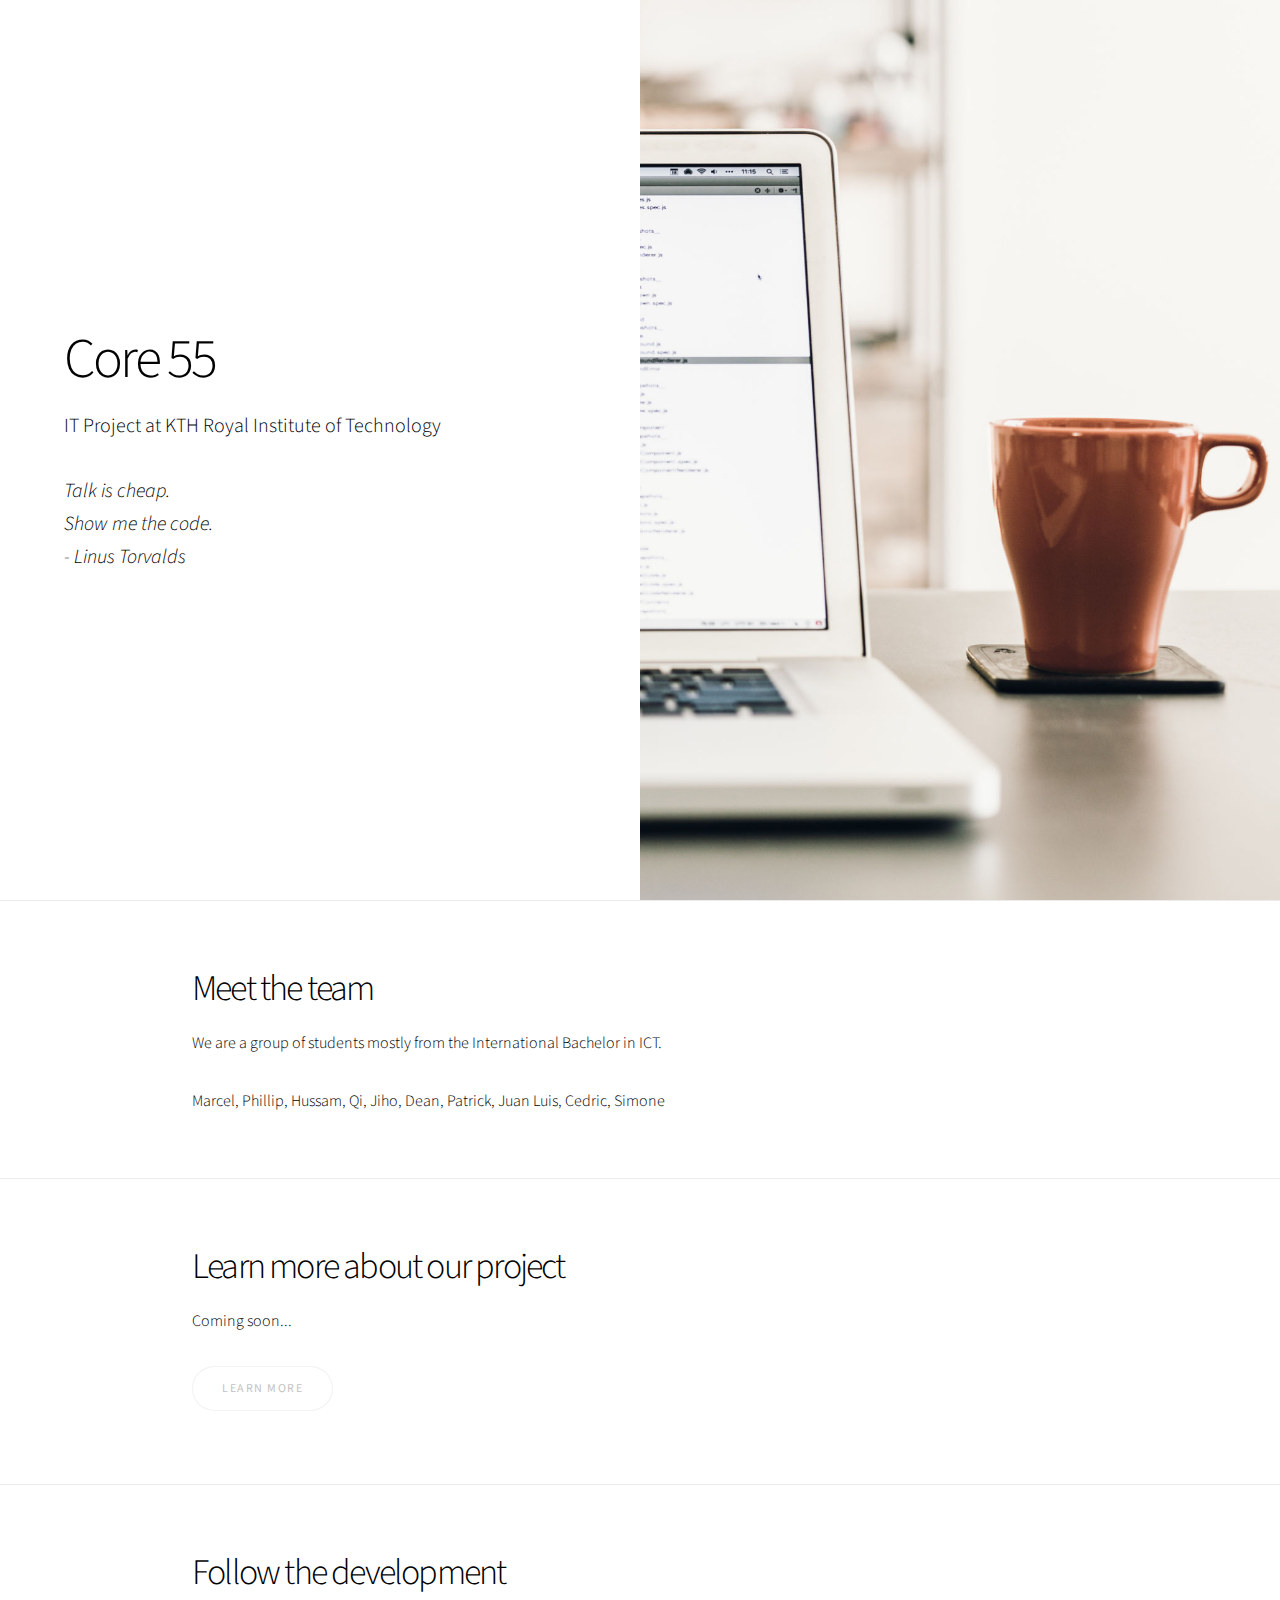
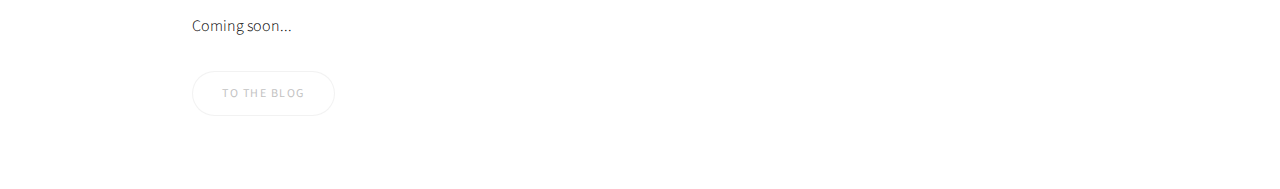
==== index.html @ 36d3620c "Add optimised image" ====
<!DOCTYPE HTML>
<!--
	Story by HTML5 UP
	html5up.net | @ajlkn
	Free for personal and commercial use under the CCA 3.0 license (html5up.net/license)
-->
<html>

<head>
	<title>Core 55</title>
	<meta charset="utf-8" />
	<meta name="viewport" content="width=device-width, initial-scale=1" />
	<link rel="stylesheet" href="assets/css/main.css" />
</head>

<body>

	<!-- Wrapper -->
	<div id="wrapper" class="divided">

		<!-- Core 55 presentation -->
		<section class="banner style1 orient-left content-align-left image-position-right fullscreen onload-image-fade-in onload-content-fade-right">
			<div class="content">
				<h1>Core 55</h1>
				<p class="major">IT Project at KTH Royal Institute of Technology</p>
				<p class="major"><i>Talk is cheap.<br>Show me the code.<br>- Linus Torvalds</i></p>
			</div>
			<div class="image">
				<img src="images/banner_opt.jpg" alt="" />
			</div>
		</section>

		<!-- About our project -->
		<section class="spotlight style1 orient-right content-align-left image-position-center onscroll-image-fade-in" id="first">
			<div class="content">
				<h2>Meet the team</h2>
				<p>We are a group of students mostly from the International Bachelor in ICT.</p>
				<p>Marcel, Phillip, Hussam, Qi, Jiho, Dean, Patrick, Juan Luis, Cedric, Simone</p>
			</div>
		</section>

		<!-- Blog -->
		<section class="spotlight style1 orient-left content-align-left image-position-center onscroll-image-fade-in">
			<div class="content">
				<h2>Learn more about our project</h2>
				<p>Coming soon...</p>
				<ul class="actions vertical">
					<li><a href="#" class="button disabled">Learn More</a></li>
				</ul>
			</div>
		</section>

		<!-- Blog -->
		<section class="spotlight style1 orient-left content-align-left image-position-center onscroll-image-fade-in">
			<div class="content">
				<h2>Follow the development</h2>
				<p>Coming soon...</p>
				<ul class="actions vertical">
					<li><a href="#" class="button disabled">To The Blog</a></li>
				</ul>
			</div>
		</section>

	</div>

	<!-- Scripts -->
	<script src="assets/js/jquery.min.js"></script>
	<script src="assets/js/jquery.scrollex.min.js"></script>
	<script src="assets/js/jquery.scrolly.min.js"></script>
	<script src="assets/js/skel.min.js"></script>
	<script src="assets/js/util.js"></script>
	<script src="assets/js/main.js"></script>

</body>

</html>
---- assets/css/main.css ----
@import url(font-awesome.min.css);
@import url("https://fonts.googleapis.com/css?family=Source+Sans+Pro:300,300i,400,400i");

/*
	Story by HTML5 UP
	html5up.net | @ajlkn
	Free for personal and commercial use under the CCA 3.0 license (html5up.net/license)
*/

/* Reset */

	html, body, div, span, applet, object, iframe, h1, h2, h3, h4, h5, h6, p, blockquote, pre, a, abbr, acronym, address, big, cite, code, del, dfn, em, img, ins, kbd, q, s, samp, small, strike, strong, sub, sup, tt, var, b, u, i, center, dl, dt, dd, ol, ul, li, fieldset, form, label, legend, table, caption, tbody, tfoot, thead, tr, th, td, article, aside, canvas, details, embed, figure, figcaption, footer, header, hgroup, menu, nav, output, ruby, section, summary, time, mark, audio, video {
		margin: 0;
		padding: 0;
		border: 0;
		font-size: 100%;
		font: inherit;
		vertical-align: baseline;
	}

	article, aside, details, figcaption, figure, footer, header, hgroup, menu, nav, section {
		display: block;
	}

	body {
		line-height: 1;
	}

	ol, ul {
		list-style: none;
	}

	blockquote, q {
		quotes: none;
	}

	blockquote:before, blockquote:after, q:before, q:after {
		content: '';
		content: none;
	}

	table {
		border-collapse: collapse;
		border-spacing: 0;
	}

	body {
		-webkit-text-size-adjust: none;
	}

/* Box Model */

	*, *:before, *:after {
		-moz-box-sizing: border-box;
		-webkit-box-sizing: border-box;
		box-sizing: border-box;
	}

/* Grid */

	.row {
		border-bottom: solid 1px transparent;
		-moz-box-sizing: border-box;
		-webkit-box-sizing: border-box;
		box-sizing: border-box;
	}

	.row > * {
		float: left;
		-moz-box-sizing: border-box;
		-webkit-box-sizing: border-box;
		box-sizing: border-box;
	}

	.row:after, .row:before {
		content: '';
		display: block;
		clear: both;
		height: 0;
	}

	.row.uniform > * > :first-child {
		margin-top: 0;
	}

	.row.uniform > * > :last-child {
		margin-bottom: 0;
	}

	.row.\30 \25 > * {
		padding: 0 0 0 0rem;
	}

	.row.\30 \25 {
		margin: 0 0 -1px 0rem;
	}

	.row.uniform.\30 \25 > * {
		padding: 0rem 0 0 0rem;
	}

	.row.uniform.\30 \25 {
		margin: 0rem 0 -1px 0rem;
	}

	.row > * {
		padding: 0 0 0 2rem;
	}

	.row {
		margin: 0 0 -1px -2rem;
	}

	.row.uniform > * {
		padding: 2rem 0 0 2rem;
	}

	.row.uniform {
		margin: -2rem 0 -1px -2rem;
	}

	.row.\32 00\25 > * {
		padding: 0 0 0 4rem;
	}

	.row.\32 00\25 {
		margin: 0 0 -1px -4rem;
	}

	.row.uniform.\32 00\25 > * {
		padding: 4rem 0 0 4rem;
	}

	.row.uniform.\32 00\25 {
		margin: -4rem 0 -1px -4rem;
	}

	.row.\31 50\25 > * {
		padding: 0 0 0 3rem;
	}

	.row.\31 50\25 {
		margin: 0 0 -1px -3rem;
	}

	.row.uniform.\31 50\25 > * {
		padding: 3rem 0 0 3rem;
	}

	.row.uniform.\31 50\25 {
		margin: -3rem 0 -1px -3rem;
	}

	.row.\35 0\25 > * {
		padding: 0 0 0 1rem;
	}

	.row.\35 0\25 {
		margin: 0 0 -1px -1rem;
	}

	.row.uniform.\35 0\25 > * {
		padding: 1rem 0 0 1rem;
	}

	.row.uniform.\35 0\25 {
		margin: -1rem 0 -1px -1rem;
	}

	.row.\32 5\25 > * {
		padding: 0 0 0 0.5rem;
	}

	.row.\32 5\25 {
		margin: 0 0 -1px -0.5rem;
	}

	.row.uniform.\32 5\25 > * {
		padding: 0.5rem 0 0 0.5rem;
	}

	.row.uniform.\32 5\25 {
		margin: -0.5rem 0 -1px -0.5rem;
	}

	.\31 2u, .\31 2u\24 {
		width: 100%;
		clear: none;
		margin-left: 0;
	}

	.\31 1u, .\31 1u\24 {
		width: 91.6666666667%;
		clear: none;
		margin-left: 0;
	}

	.\31 0u, .\31 0u\24 {
		width: 83.3333333333%;
		clear: none;
		margin-left: 0;
	}

	.\39 u, .\39 u\24 {
		width: 75%;
		clear: none;
		margin-left: 0;
	}

	.\38 u, .\38 u\24 {
		width: 66.6666666667%;
		clear: none;
		margin-left: 0;
	}

	.\37 u, .\37 u\24 {
		width: 58.3333333333%;
		clear: none;
		margin-left: 0;
	}

	.\36 u, .\36 u\24 {
		width: 50%;
		clear: none;
		margin-left: 0;
	}

	.\35 u, .\35 u\24 {
		width: 41.6666666667%;
		clear: none;
		margin-left: 0;
	}

	.\34 u, .\34 u\24 {
		width: 33.3333333333%;
		clear: none;
		margin-left: 0;
	}

	.\33 u, .\33 u\24 {
		width: 25%;
		clear: none;
		margin-left: 0;
	}

	.\32 u, .\32 u\24 {
		width: 16.6666666667%;
		clear: none;
		margin-left: 0;
	}

	.\31 u, .\31 u\24 {
		width: 8.3333333333%;
		clear: none;
		margin-left: 0;
	}

	.\31 2u\24 + *,
	.\31 1u\24 + *,
	.\31 0u\24 + *,
	.\39 u\24 + *,
	.\38 u\24 + *,
	.\37 u\24 + *,
	.\36 u\24 + *,
	.\35 u\24 + *,
	.\34 u\24 + *,
	.\33 u\24 + *,
	.\32 u\24 + *,
	.\31 u\24 + * {
		clear: left;
	}

	.\-11u {
		margin-left: 91.66667%;
	}

	.\-10u {
		margin-left: 83.33333%;
	}

	.\-9u {
		margin-left: 75%;
	}

	.\-8u {
		margin-left: 66.66667%;
	}

	.\-7u {
		margin-left: 58.33333%;
	}

	.\-6u {
		margin-left: 50%;
	}

	.\-5u {
		margin-left: 41.66667%;
	}

	.\-4u {
		margin-left: 33.33333%;
	}

	.\-3u {
		margin-left: 25%;
	}

	.\-2u {
		margin-left: 16.66667%;
	}

	.\-1u {
		margin-left: 8.33333%;
	}

	@media screen and (max-width: 1680px) {

		.row > * {
			padding: 0 0 0 2rem;
		}

		.row {
			margin: 0 0 -1px -2rem;
		}

		.row.uniform > * {
			padding: 2rem 0 0 2rem;
		}

		.row.uniform {
			margin: -2rem 0 -1px -2rem;
		}

		.row.\32 00\25 > * {
			padding: 0 0 0 4rem;
		}

		.row.\32 00\25 {
			margin: 0 0 -1px -4rem;
		}

		.row.uniform.\32 00\25 > * {
			padding: 4rem 0 0 4rem;
		}

		.row.uniform.\32 00\25 {
			margin: -4rem 0 -1px -4rem;
		}

		.row.\31 50\25 > * {
			padding: 0 0 0 3rem;
		}

		.row.\31 50\25 {
			margin: 0 0 -1px -3rem;
		}

		.row.uniform.\31 50\25 > * {
			padding: 3rem 0 0 3rem;
		}

		.row.uniform.\31 50\25 {
			margin: -3rem 0 -1px -3rem;
		}

		.row.\35 0\25 > * {
			padding: 0 0 0 1rem;
		}

		.row.\35 0\25 {
			margin: 0 0 -1px -1rem;
		}

		.row.uniform.\35 0\25 > * {
			padding: 1rem 0 0 1rem;
		}

		.row.uniform.\35 0\25 {
			margin: -1rem 0 -1px -1rem;
		}

		.row.\32 5\25 > * {
			padding: 0 0 0 0.5rem;
		}

		.row.\32 5\25 {
			margin: 0 0 -1px -0.5rem;
		}

		.row.uniform.\32 5\25 > * {
			padding: 0.5rem 0 0 0.5rem;
		}

		.row.uniform.\32 5\25 {
			margin: -0.5rem 0 -1px -0.5rem;
		}

		.\31 2u\28xlarge\29, .\31 2u\24\28xlarge\29 {
			width: 100%;
			clear: none;
			margin-left: 0;
		}

		.\31 1u\28xlarge\29, .\31 1u\24\28xlarge\29 {
			width: 91.6666666667%;
			clear: none;
			margin-left: 0;
		}

		.\31 0u\28xlarge\29, .\31 0u\24\28xlarge\29 {
			width: 83.3333333333%;
			clear: none;
			margin-left: 0;
		}

		.\39 u\28xlarge\29, .\39 u\24\28xlarge\29 {
			width: 75%;
			clear: none;
			margin-left: 0;
		}

		.\38 u\28xlarge\29, .\38 u\24\28xlarge\29 {
			width: 66.6666666667%;
			clear: none;
			margin-left: 0;
		}

		.\37 u\28xlarge\29, .\37 u\24\28xlarge\29 {
			width: 58.3333333333%;
			clear: none;
			margin-left: 0;
		}

		.\36 u\28xlarge\29, .\36 u\24\28xlarge\29 {
			width: 50%;
			clear: none;
			margin-left: 0;
		}

		.\35 u\28xlarge\29, .\35 u\24\28xlarge\29 {
			width: 41.6666666667%;
			clear: none;
			margin-left: 0;
		}

		.\34 u\28xlarge\29, .\34 u\24\28xlarge\29 {
			width: 33.3333333333%;
			clear: none;
			margin-left: 0;
		}

		.\33 u\28xlarge\29, .\33 u\24\28xlarge\29 {
			width: 25%;
			clear: none;
			margin-left: 0;
		}

		.\32 u\28xlarge\29, .\32 u\24\28xlarge\29 {
			width: 16.6666666667%;
			clear: none;
			margin-left: 0;
		}

		.\31 u\28xlarge\29, .\31 u\24\28xlarge\29 {
			width: 8.3333333333%;
			clear: none;
			margin-left: 0;
		}

		.\31 2u\24\28xlarge\29 + *,
		.\31 1u\24\28xlarge\29 + *,
		.\31 0u\24\28xlarge\29 + *,
		.\39 u\24\28xlarge\29 + *,
		.\38 u\24\28xlarge\29 + *,
		.\37 u\24\28xlarge\29 + *,
		.\36 u\24\28xlarge\29 + *,
		.\35 u\24\28xlarge\29 + *,
		.\34 u\24\28xlarge\29 + *,
		.\33 u\24\28xlarge\29 + *,
		.\32 u\24\28xlarge\29 + *,
		.\31 u\24\28xlarge\29 + * {
			clear: left;
		}

		.\-11u\28xlarge\29 {
			margin-left: 91.66667%;
		}

		.\-10u\28xlarge\29 {
			margin-left: 83.33333%;
		}

		.\-9u\28xlarge\29 {
			margin-left: 75%;
		}

		.\-8u\28xlarge\29 {
			margin-left: 66.66667%;
		}

		.\-7u\28xlarge\29 {
			margin-left: 58.33333%;
		}

		.\-6u\28xlarge\29 {
			margin-left: 50%;
		}

		.\-5u\28xlarge\29 {
			margin-left: 41.66667%;
		}

		.\-4u\28xlarge\29 {
			margin-left: 33.33333%;
		}

		.\-3u\28xlarge\29 {
			margin-left: 25%;
		}

		.\-2u\28xlarge\29 {
			margin-left: 16.66667%;
		}

		.\-1u\28xlarge\29 {
			margin-left: 8.33333%;
		}

	}

	@media screen and (max-width: 1280px) {

		.row > * {
			padding: 0 0 0 2rem;
		}

		.row {
			margin: 0 0 -1px -2rem;
		}

		.row.uniform > * {
			padding: 2rem 0 0 2rem;
		}

		.row.uniform {
			margin: -2rem 0 -1px -2rem;
		}

		.row.\32 00\25 > * {
			padding: 0 0 0 4rem;
		}

		.row.\32 00\25 {
			margin: 0 0 -1px -4rem;
		}

		.row.uniform.\32 00\25 > * {
			padding: 4rem 0 0 4rem;
		}

		.row.uniform.\32 00\25 {
			margin: -4rem 0 -1px -4rem;
		}

		.row.\31 50\25 > * {
			padding: 0 0 0 3rem;
		}

		.row.\31 50\25 {
			margin: 0 0 -1px -3rem;
		}

		.row.uniform.\31 50\25 > * {
			padding: 3rem 0 0 3rem;
		}

		.row.uniform.\31 50\25 {
			margin: -3rem 0 -1px -3rem;
		}

		.row.\35 0\25 > * {
			padding: 0 0 0 1rem;
		}

		.row.\35 0\25 {
			margin: 0 0 -1px -1rem;
		}

		.row.uniform.\35 0\25 > * {
			padding: 1rem 0 0 1rem;
		}

		.row.uniform.\35 0\25 {
			margin: -1rem 0 -1px -1rem;
		}

		.row.\32 5\25 > * {
			padding: 0 0 0 0.5rem;
		}

		.row.\32 5\25 {
			margin: 0 0 -1px -0.5rem;
		}

		.row.uniform.\32 5\25 > * {
			padding: 0.5rem 0 0 0.5rem;
		}

		.row.uniform.\32 5\25 {
			margin: -0.5rem 0 -1px -0.5rem;
		}

		.\31 2u\28large\29, .\31 2u\24\28large\29 {
			width: 100%;
			clear: none;
			margin-left: 0;
		}

		.\31 1u\28large\29, .\31 1u\24\28large\29 {
			width: 91.6666666667%;
			clear: none;
			margin-left: 0;
		}

		.\31 0u\28large\29, .\31 0u\24\28large\29 {
			width: 83.3333333333%;
			clear: none;
			margin-left: 0;
		}

		.\39 u\28large\29, .\39 u\24\28large\29 {
			width: 75%;
			clear: none;
			margin-left: 0;
		}

		.\38 u\28large\29, .\38 u\24\28large\29 {
			width: 66.6666666667%;
			clear: none;
			margin-left: 0;
		}

		.\37 u\28large\29, .\37 u\24\28large\29 {
			width: 58.3333333333%;
			clear: none;
			margin-left: 0;
		}

		.\36 u\28large\29, .\36 u\24\28large\29 {
			width: 50%;
			clear: none;
			margin-left: 0;
		}

		.\35 u\28large\29, .\35 u\24\28large\29 {
			width: 41.6666666667%;
			clear: none;
			margin-left: 0;
		}

		.\34 u\28large\29, .\34 u\24\28large\29 {
			width: 33.3333333333%;
			clear: none;
			margin-left: 0;
		}

		.\33 u\28large\29, .\33 u\24\28large\29 {
			width: 25%;
			clear: none;
			margin-left: 0;
		}

		.\32 u\28large\29, .\32 u\24\28large\29 {
			width: 16.6666666667%;
			clear: none;
			margin-left: 0;
		}

		.\31 u\28large\29, .\31 u\24\28large\29 {
			width: 8.3333333333%;
			clear: none;
			margin-left: 0;
		}

		.\31 2u\24\28large\29 + *,
		.\31 1u\24\28large\29 + *,
		.\31 0u\24\28large\29 + *,
		.\39 u\24\28large\29 + *,
		.\38 u\24\28large\29 + *,
		.\37 u\24\28large\29 + *,
		.\36 u\24\28large\29 + *,
		.\35 u\24\28large\29 + *,
		.\34 u\24\28large\29 + *,
		.\33 u\24\28large\29 + *,
		.\32 u\24\28large\29 + *,
		.\31 u\24\28large\29 + * {
			clear: left;
		}

		.\-11u\28large\29 {
			margin-left: 91.66667%;
		}

		.\-10u\28large\29 {
			margin-left: 83.33333%;
		}

		.\-9u\28large\29 {
			margin-left: 75%;
		}

		.\-8u\28large\29 {
			margin-left: 66.66667%;
		}

		.\-7u\28large\29 {
			margin-left: 58.33333%;
		}

		.\-6u\28large\29 {
			margin-left: 50%;
		}

		.\-5u\28large\29 {
			margin-left: 41.66667%;
		}

		.\-4u\28large\29 {
			margin-left: 33.33333%;
		}

		.\-3u\28large\29 {
			margin-left: 25%;
		}

		.\-2u\28large\29 {
			margin-left: 16.66667%;
		}

		.\-1u\28large\29 {
			margin-left: 8.33333%;
		}

	}

	@media screen and (max-width: 980px) {

		.row > * {
			padding: 0 0 0 2rem;
		}

		.row {
			margin: 0 0 -1px -2rem;
		}

		.row.uniform > * {
			padding: 2rem 0 0 2rem;
		}

		.row.uniform {
			margin: -2rem 0 -1px -2rem;
		}

		.row.\32 00\25 > * {
			padding: 0 0 0 4rem;
		}

		.row.\32 00\25 {
			margin: 0 0 -1px -4rem;
		}

		.row.uniform.\32 00\25 > * {
			padding: 4rem 0 0 4rem;
		}

		.row.uniform.\32 00\25 {
			margin: -4rem 0 -1px -4rem;
		}

		.row.\31 50\25 > * {
			padding: 0 0 0 3rem;
		}

		.row.\31 50\25 {
			margin: 0 0 -1px -3rem;
		}

		.row.uniform.\31 50\25 > * {
			padding: 3rem 0 0 3rem;
		}

		.row.uniform.\31 50\25 {
			margin: -3rem 0 -1px -3rem;
		}

		.row.\35 0\25 > * {
			padding: 0 0 0 1rem;
		}

		.row.\35 0\25 {
			margin: 0 0 -1px -1rem;
		}

		.row.uniform.\35 0\25 > * {
			padding: 1rem 0 0 1rem;
		}

		.row.uniform.\35 0\25 {
			margin: -1rem 0 -1px -1rem;
		}

		.row.\32 5\25 > * {
			padding: 0 0 0 0.5rem;
		}

		.row.\32 5\25 {
			margin: 0 0 -1px -0.5rem;
		}

		.row.uniform.\32 5\25 > * {
			padding: 0.5rem 0 0 0.5rem;
		}

		.row.uniform.\32 5\25 {
			margin: -0.5rem 0 -1px -0.5rem;
		}

		.\31 2u\28medium\29, .\31 2u\24\28medium\29 {
			width: 100%;
			clear: none;
			margin-left: 0;
		}

		.\31 1u\28medium\29, .\31 1u\24\28medium\29 {
			width: 91.6666666667%;
			clear: none;
			margin-left: 0;
		}

		.\31 0u\28medium\29, .\31 0u\24\28medium\29 {
			width: 83.3333333333%;
			clear: none;
			margin-left: 0;
		}

		.\39 u\28medium\29, .\39 u\24\28medium\29 {
			width: 75%;
			clear: none;
			margin-left: 0;
		}

		.\38 u\28medium\29, .\38 u\24\28medium\29 {
			width: 66.6666666667%;
			clear: none;
			margin-left: 0;
		}

		.\37 u\28medium\29, .\37 u\24\28medium\29 {
			width: 58.3333333333%;
			clear: none;
			margin-left: 0;
		}

		.\36 u\28medium\29, .\36 u\24\28medium\29 {
			width: 50%;
			clear: none;
			margin-left: 0;
		}

		.\35 u\28medium\29, .\35 u\24\28medium\29 {
			width: 41.6666666667%;
			clear: none;
			margin-left: 0;
		}

		.\34 u\28medium\29, .\34 u\24\28medium\29 {
			width: 33.3333333333%;
			clear: none;
			margin-left: 0;
		}

		.\33 u\28medium\29, .\33 u\24\28medium\29 {
			width: 25%;
			clear: none;
			margin-left: 0;
		}

		.\32 u\28medium\29, .\32 u\24\28medium\29 {
			width: 16.6666666667%;
			clear: none;
			margin-left: 0;
		}

		.\31 u\28medium\29, .\31 u\24\28medium\29 {
			width: 8.3333333333%;
			clear: none;
			margin-left: 0;
		}

		.\31 2u\24\28medium\29 + *,
		.\31 1u\24\28medium\29 + *,
		.\31 0u\24\28medium\29 + *,
		.\39 u\24\28medium\29 + *,
		.\38 u\24\28medium\29 + *,
		.\37 u\24\28medium\29 + *,
		.\36 u\24\28medium\29 + *,
		.\35 u\24\28medium\29 + *,
		.\34 u\24\28medium\29 + *,
		.\33 u\24\28medium\29 + *,
		.\32 u\24\28medium\29 + *,
		.\31 u\24\28medium\29 + * {
			clear: left;
		}

		.\-11u\28medium\29 {
			margin-left: 91.66667%;
		}

		.\-10u\28medium\29 {
			margin-left: 83.33333%;
		}

		.\-9u\28medium\29 {
			margin-left: 75%;
		}

		.\-8u\28medium\29 {
			margin-left: 66.66667%;
		}

		.\-7u\28medium\29 {
			margin-left: 58.33333%;
		}

		.\-6u\28medium\29 {
			margin-left: 50%;
		}

		.\-5u\28medium\29 {
			margin-left: 41.66667%;
		}

		.\-4u\28medium\29 {
			margin-left: 33.33333%;
		}

		.\-3u\28medium\29 {
			margin-left: 25%;
		}

		.\-2u\28medium\29 {
			margin-left: 16.66667%;
		}

		.\-1u\28medium\29 {
			margin-left: 8.33333%;
		}

	}

	@media screen and (max-width: 736px) {

		.row > * {
			padding: 0 0 0 2rem;
		}

		.row {
			margin: 0 0 -1px -2rem;
		}

		.row.uniform > * {
			padding: 2rem 0 0 2rem;
		}

		.row.uniform {
			margin: -2rem 0 -1px -2rem;
		}

		.row.\32 00\25 > * {
			padding: 0 0 0 4rem;
		}

		.row.\32 00\25 {
			margin: 0 0 -1px -4rem;
		}

		.row.uniform.\32 00\25 > * {
			padding: 4rem 0 0 4rem;
		}

		.row.uniform.\32 00\25 {
			margin: -4rem 0 -1px -4rem;
		}

		.row.\31 50\25 > * {
			padding: 0 0 0 3rem;
		}

		.row.\31 50\25 {
			margin: 0 0 -1px -3rem;
		}

		.row.uniform.\31 50\25 > * {
			padding: 3rem 0 0 3rem;
		}

		.row.uniform.\31 50\25 {
			margin: -3rem 0 -1px -3rem;
		}

		.row.\35 0\25 > * {
			padding: 0 0 0 1rem;
		}

		.row.\35 0\25 {
			margin: 0 0 -1px -1rem;
		}

		.row.uniform.\35 0\25 > * {
			padding: 1rem 0 0 1rem;
		}

		.row.uniform.\35 0\25 {
			margin: -1rem 0 -1px -1rem;
		}

		.row.\32 5\25 > * {
			padding: 0 0 0 0.5rem;
		}

		.row.\32 5\25 {
			margin: 0 0 -1px -0.5rem;
		}

		.row.uniform.\32 5\25 > * {
			padding: 0.5rem 0 0 0.5rem;
		}

		.row.uniform.\32 5\25 {
			margin: -0.5rem 0 -1px -0.5rem;
		}

		.\31 2u\28small\29, .\31 2u\24\28small\29 {
			width: 100%;
			clear: none;
			margin-left: 0;
		}

		.\31 1u\28small\29, .\31 1u\24\28small\29 {
			width: 91.6666666667%;
			clear: none;
			margin-left: 0;
		}

		.\31 0u\28small\29, .\31 0u\24\28small\29 {
			width: 83.3333333333%;
			clear: none;
			margin-left: 0;
		}

		.\39 u\28small\29, .\39 u\24\28small\29 {
			width: 75%;
			clear: none;
			margin-left: 0;
		}

		.\38 u\28small\29, .\38 u\24\28small\29 {
			width: 66.6666666667%;
			clear: none;
			margin-left: 0;
		}

		.\37 u\28small\29, .\37 u\24\28small\29 {
			width: 58.3333333333%;
			clear: none;
			margin-left: 0;
		}

		.\36 u\28small\29, .\36 u\24\28small\29 {
			width: 50%;
			clear: none;
			margin-left: 0;
		}

		.\35 u\28small\29, .\35 u\24\28small\29 {
			width: 41.6666666667%;
			clear: none;
			margin-left: 0;
		}

		.\34 u\28small\29, .\34 u\24\28small\29 {
			width: 33.3333333333%;
			clear: none;
			margin-left: 0;
		}

		.\33 u\28small\29, .\33 u\24\28small\29 {
			width: 25%;
			clear: none;
			margin-left: 0;
		}

		.\32 u\28small\29, .\32 u\24\28small\29 {
			width: 16.6666666667%;
			clear: none;
			margin-left: 0;
		}

		.\31 u\28small\29, .\31 u\24\28small\29 {
			width: 8.3333333333%;
			clear: none;
			margin-left: 0;
		}

		.\31 2u\24\28small\29 + *,
		.\31 1u\24\28small\29 + *,
		.\31 0u\24\28small\29 + *,
		.\39 u\24\28small\29 + *,
		.\38 u\24\28small\29 + *,
		.\37 u\24\28small\29 + *,
		.\36 u\24\28small\29 + *,
		.\35 u\24\28small\29 + *,
		.\34 u\24\28small\29 + *,
		.\33 u\24\28small\29 + *,
		.\32 u\24\28small\29 + *,
		.\31 u\24\28small\29 + * {
			clear: left;
		}

		.\-11u\28small\29 {
			margin-left: 91.66667%;
		}

		.\-10u\28small\29 {
			margin-left: 83.33333%;
		}

		.\-9u\28small\29 {
			margin-left: 75%;
		}

		.\-8u\28small\29 {
			margin-left: 66.66667%;
		}

		.\-7u\28small\29 {
			margin-left: 58.33333%;
		}

		.\-6u\28small\29 {
			margin-left: 50%;
		}

		.\-5u\28small\29 {
			margin-left: 41.66667%;
		}

		.\-4u\28small\29 {
			margin-left: 33.33333%;
		}

		.\-3u\28small\29 {
			margin-left: 25%;
		}

		.\-2u\28small\29 {
			margin-left: 16.66667%;
		}

		.\-1u\28small\29 {
			margin-left: 8.33333%;
		}

	}

	@media screen and (max-width: 480px) {

		.row > * {
			padding: 0 0 0 2rem;
		}

		.row {
			margin: 0 0 -1px -2rem;
		}

		.row.uniform > * {
			padding: 2rem 0 0 2rem;
		}

		.row.uniform {
			margin: -2rem 0 -1px -2rem;
		}

		.row.\32 00\25 > * {
			padding: 0 0 0 4rem;
		}

		.row.\32 00\25 {
			margin: 0 0 -1px -4rem;
		}

		.row.uniform.\32 00\25 > * {
			padding: 4rem 0 0 4rem;
		}

		.row.uniform.\32 00\25 {
			margin: -4rem 0 -1px -4rem;
		}

		.row.\31 50\25 > * {
			padding: 0 0 0 3rem;
		}

		.row.\31 50\25 {
			margin: 0 0 -1px -3rem;
		}

		.row.uniform.\31 50\25 > * {
			padding: 3rem 0 0 3rem;
		}

		.row.uniform.\31 50\25 {
			margin: -3rem 0 -1px -3rem;
		}

		.row.\35 0\25 > * {
			padding: 0 0 0 1rem;
		}

		.row.\35 0\25 {
			margin: 0 0 -1px -1rem;
		}

		.row.uniform.\35 0\25 > * {
			padding: 1rem 0 0 1rem;
		}

		.row.uniform.\35 0\25 {
			margin: -1rem 0 -1px -1rem;
		}

		.row.\32 5\25 > * {
			padding: 0 0 0 0.5rem;
		}

		.row.\32 5\25 {
			margin: 0 0 -1px -0.5rem;
		}

		.row.uniform.\32 5\25 > * {
			padding: 0.5rem 0 0 0.5rem;
		}

		.row.uniform.\32 5\25 {
			margin: -0.5rem 0 -1px -0.5rem;
		}

		.\31 2u\28xsmall\29, .\31 2u\24\28xsmall\29 {
			width: 100%;
			clear: none;
			margin-left: 0;
		}

		.\31 1u\28xsmall\29, .\31 1u\24\28xsmall\29 {
			width: 91.6666666667%;
			clear: none;
			margin-left: 0;
		}

		.\31 0u\28xsmall\29, .\31 0u\24\28xsmall\29 {
			width: 83.3333333333%;
			clear: none;
			margin-left: 0;
		}

		.\39 u\28xsmall\29, .\39 u\24\28xsmall\29 {
			width: 75%;
			clear: none;
			margin-left: 0;
		}

		.\38 u\28xsmall\29, .\38 u\24\28xsmall\29 {
			width: 66.6666666667%;
			clear: none;
			margin-left: 0;
		}

		.\37 u\28xsmall\29, .\37 u\24\28xsmall\29 {
			width: 58.3333333333%;
			clear: none;
			margin-left: 0;
		}

		.\36 u\28xsmall\29, .\36 u\24\28xsmall\29 {
			width: 50%;
			clear: none;
			margin-left: 0;
		}

		.\35 u\28xsmall\29, .\35 u\24\28xsmall\29 {
			width: 41.6666666667%;
			clear: none;
			margin-left: 0;
		}

		.\34 u\28xsmall\29, .\34 u\24\28xsmall\29 {
			width: 33.3333333333%;
			clear: none;
			margin-left: 0;
		}

		.\33 u\28xsmall\29, .\33 u\24\28xsmall\29 {
			width: 25%;
			clear: none;
			margin-left: 0;
		}

		.\32 u\28xsmall\29, .\32 u\24\28xsmall\29 {
			width: 16.6666666667%;
			clear: none;
			margin-left: 0;
		}

		.\31 u\28xsmall\29, .\31 u\24\28xsmall\29 {
			width: 8.3333333333%;
			clear: none;
			margin-left: 0;
		}

		.\31 2u\24\28xsmall\29 + *,
		.\31 1u\24\28xsmall\29 + *,
		.\31 0u\24\28xsmall\29 + *,
		.\39 u\24\28xsmall\29 + *,
		.\38 u\24\28xsmall\29 + *,
		.\37 u\24\28xsmall\29 + *,
		.\36 u\24\28xsmall\29 + *,
		.\35 u\24\28xsmall\29 + *,
		.\34 u\24\28xsmall\29 + *,
		.\33 u\24\28xsmall\29 + *,
		.\32 u\24\28xsmall\29 + *,
		.\31 u\24\28xsmall\29 + * {
			clear: left;
		}

		.\-11u\28xsmall\29 {
			margin-left: 91.66667%;
		}

		.\-10u\28xsmall\29 {
			margin-left: 83.33333%;
		}

		.\-9u\28xsmall\29 {
			margin-left: 75%;
		}

		.\-8u\28xsmall\29 {
			margin-left: 66.66667%;
		}

		.\-7u\28xsmall\29 {
			margin-left: 58.33333%;
		}

		.\-6u\28xsmall\29 {
			margin-left: 50%;
		}

		.\-5u\28xsmall\29 {
			margin-left: 41.66667%;
		}

		.\-4u\28xsmall\29 {
			margin-left: 33.33333%;
		}

		.\-3u\28xsmall\29 {
			margin-left: 25%;
		}

		.\-2u\28xsmall\29 {
			margin-left: 16.66667%;
		}

		.\-1u\28xsmall\29 {
			margin-left: 8.33333%;
		}

	}

	@media screen and (max-width: 360px) {

		.row > * {
			padding: 0 0 0 2rem;
		}

		.row {
			margin: 0 0 -1px -2rem;
		}

		.row.uniform > * {
			padding: 2rem 0 0 2rem;
		}

		.row.uniform {
			margin: -2rem 0 -1px -2rem;
		}

		.row.\32 00\25 > * {
			padding: 0 0 0 4rem;
		}

		.row.\32 00\25 {
			margin: 0 0 -1px -4rem;
		}

		.row.uniform.\32 00\25 > * {
			padding: 4rem 0 0 4rem;
		}

		.row.uniform.\32 00\25 {
			margin: -4rem 0 -1px -4rem;
		}

		.row.\31 50\25 > * {
			padding: 0 0 0 3rem;
		}

		.row.\31 50\25 {
			margin: 0 0 -1px -3rem;
		}

		.row.uniform.\31 50\25 > * {
			padding: 3rem 0 0 3rem;
		}

		.row.uniform.\31 50\25 {
			margin: -3rem 0 -1px -3rem;
		}

		.row.\35 0\25 > * {
			padding: 0 0 0 1rem;
		}

		.row.\35 0\25 {
			margin: 0 0 -1px -1rem;
		}

		.row.uniform.\35 0\25 > * {
			padding: 1rem 0 0 1rem;
		}

		.row.uniform.\35 0\25 {
			margin: -1rem 0 -1px -1rem;
		}

		.row.\32 5\25 > * {
			padding: 0 0 0 0.5rem;
		}

		.row.\32 5\25 {
			margin: 0 0 -1px -0.5rem;
		}

		.row.uniform.\32 5\25 > * {
			padding: 0.5rem 0 0 0.5rem;
		}

		.row.uniform.\32 5\25 {
			margin: -0.5rem 0 -1px -0.5rem;
		}

		.\31 2u\28xxsmall\29, .\31 2u\24\28xxsmall\29 {
			width: 100%;
			clear: none;
			margin-left: 0;
		}

		.\31 1u\28xxsmall\29, .\31 1u\24\28xxsmall\29 {
			width: 91.6666666667%;
			clear: none;
			margin-left: 0;
		}

		.\31 0u\28xxsmall\29, .\31 0u\24\28xxsmall\29 {
			width: 83.3333333333%;
			clear: none;
			margin-left: 0;
		}

		.\39 u\28xxsmall\29, .\39 u\24\28xxsmall\29 {
			width: 75%;
			clear: none;
			margin-left: 0;
		}

		.\38 u\28xxsmall\29, .\38 u\24\28xxsmall\29 {
			width: 66.6666666667%;
			clear: none;
			margin-left: 0;
		}

		.\37 u\28xxsmall\29, .\37 u\24\28xxsmall\29 {
			width: 58.3333333333%;
			clear: none;
			margin-left: 0;
		}

		.\36 u\28xxsmall\29, .\36 u\24\28xxsmall\29 {
			width: 50%;
			clear: none;
			margin-left: 0;
		}

		.\35 u\28xxsmall\29, .\35 u\24\28xxsmall\29 {
			width: 41.6666666667%;
			clear: none;
			margin-left: 0;
		}

		.\34 u\28xxsmall\29, .\34 u\24\28xxsmall\29 {
			width: 33.3333333333%;
			clear: none;
			margin-left: 0;
		}

		.\33 u\28xxsmall\29, .\33 u\24\28xxsmall\29 {
			width: 25%;
			clear: none;
			margin-left: 0;
		}

		.\32 u\28xxsmall\29, .\32 u\24\28xxsmall\29 {
			width: 16.6666666667%;
			clear: none;
			margin-left: 0;
		}

		.\31 u\28xxsmall\29, .\31 u\24\28xxsmall\29 {
			width: 8.3333333333%;
			clear: none;
			margin-left: 0;
		}

		.\31 2u\24\28xxsmall\29 + *,
		.\31 1u\24\28xxsmall\29 + *,
		.\31 0u\24\28xxsmall\29 + *,
		.\39 u\24\28xxsmall\29 + *,
		.\38 u\24\28xxsmall\29 + *,
		.\37 u\24\28xxsmall\29 + *,
		.\36 u\24\28xxsmall\29 + *,
		.\35 u\24\28xxsmall\29 + *,
		.\34 u\24\28xxsmall\29 + *,
		.\33 u\24\28xxsmall\29 + *,
		.\32 u\24\28xxsmall\29 + *,
		.\31 u\24\28xxsmall\29 + * {
			clear: left;
		}

		.\-11u\28xxsmall\29 {
			margin-left: 91.66667%;
		}

		.\-10u\28xxsmall\29 {
			margin-left: 83.33333%;
		}

		.\-9u\28xxsmall\29 {
			margin-left: 75%;
		}

		.\-8u\28xxsmall\29 {
			margin-left: 66.66667%;
		}

		.\-7u\28xxsmall\29 {
			margin-left: 58.33333%;
		}

		.\-6u\28xxsmall\29 {
			margin-left: 50%;
		}

		.\-5u\28xxsmall\29 {
			margin-left: 41.66667%;
		}

		.\-4u\28xxsmall\29 {
			margin-left: 33.33333%;
		}

		.\-3u\28xxsmall\29 {
			margin-left: 25%;
		}

		.\-2u\28xxsmall\29 {
			margin-left: 16.66667%;
		}

		.\-1u\28xxsmall\29 {
			margin-left: 8.33333%;
		}

	}

/* Basic */

	@-ms-viewport {
		width: device-width;
	}

	body {
		-ms-overflow-style: scrollbar;
	}

	@media screen and (max-width: 480px) {

		html, body {
			min-width: 320px;
		}

	}

	body {
		background: #ffffff;
	}

		body.is-loading *, body.is-loading *:before, body.is-loading *:after {
			-moz-animation: none !important;
			-webkit-animation: none !important;
			-ms-animation: none !important;
			animation: none !important;
			-moz-transition: none !important;
			-webkit-transition: none !important;
			-ms-transition: none !important;
			transition: none !important;
		}

/* Type */

	html {
		font-size: 18pt;
	}

		@media screen and (max-width: 1680px) {

			html {
				font-size: 14pt;
			}

		}

		@media screen and (max-width: 1280px) {

			html {
				font-size: 12pt;
			}

		}

		@media screen and (max-width: 736px) {

			html {
				font-size: 11pt;
			}

		}

		@media screen and (max-width: 360px) {

			html {
				font-size: 10pt;
			}

		}

	body {
		background-color: #ffffff;
		color: #000000;
	}

	body, input, select, textarea {
		font-family: "Source Sans Pro", Helvetica, sans-serif;
		font-size: 1rem;
		font-weight: 300;
		line-height: 1.65;
	}

	a {
		-moz-transition: color 0.2s ease-in-out;
		-webkit-transition: color 0.2s ease-in-out;
		-ms-transition: color 0.2s ease-in-out;
		transition: color 0.2s ease-in-out;
		text-decoration: underline;
	}

		a:hover {
			text-decoration: none;
		}

	strong, b {
		font-weight: 400;
	}

	em, i {
		font-style: italic;
	}

	p {
		margin: 0 0 2rem 0;
	}

		p.major {
			font-size: 1.25rem;
		}

	h1, h2, h3, h4, h5, h6 {
		font-weight: 300;
		line-height: 1.375;
		letter-spacing: -0.05em;
		margin: 0 0 1rem 0;
	}

		h1 a, h2 a, h3 a, h4 a, h5 a, h6 a {
			color: inherit;
			text-decoration: none;
		}

	h1 {
		font-size: 3.5rem;
		line-height: 1.2;
	}

	h2 {
		font-size: 2.25rem;
	}

	h3 {
		font-size: 1.5rem;
	}

	h4 {
		font-size: 1.1rem;
	}

	h5 {
		font-size: 0.9rem;
	}

	h6 {
		font-size: 0.7rem;
	}

	sub {
		font-size: 0.8rem;
		position: relative;
		top: 0.5rem;
	}

	sup {
		font-size: 0.8rem;
		position: relative;
		top: -0.5rem;
	}

	blockquote {
		border-left: solid 4px;
		font-style: italic;
		margin: 0 0 2rem 0;
		padding: 0.5rem 0 0.5rem 2rem;
	}

	code {
		border-radius: 4px;
		font-family: "Courier New", monospace;
		font-size: 0.9em;
		margin: 0 0.25rem;
		padding: 0.25rem 0.325rem;
	}

	pre {
		-webkit-overflow-scrolling: touch;
		font-family: "Courier New", monospace;
		font-size: 0.9em;
		margin: 0 0 2rem 0;
	}

		pre code {
			display: block;
			line-height: 1.5;
			padding: 0.75rem 1rem;
			overflow-x: auto;
		}

	hr {
		border: 0;
		border-bottom: solid 1px;
		margin: 2.5rem 0;
	}

		hr.major {
			margin: 3.5rem 0;
		}

	.align-left {
		text-align: left;
	}

	.align-center {
		text-align: center;
	}

	.align-right {
		text-align: right;
	}

	@media screen and (max-width: 736px) {

		p.major {
			font-size: 1.1rem;
		}

		h1 {
			font-size: 2.5rem;
		}

		h2 {
			font-size: 2rem;
		}

		h3 {
			font-size: 1.25rem;
		}

		h4 {
			font-size: 1rem;
		}

	}

	input, select, textarea {
		color: #000000;
	}

	a {
		color: #000000;
	}

		a:hover {
			color: #47D3E5;
		}

	strong, b {
		color: #000000;
	}

	h1, h2, h3, h4, h5, h6 {
		color: #000000;
	}

	blockquote {
		border-left-color: rgba(0, 0, 0, 0.2);
	}

	code {
		background: rgba(0, 0, 0, 0.05);
		border-color: rgba(0, 0, 0, 0.2);
	}

	hr {
		border-bottom-color: rgba(0, 0, 0, 0.2);
	}

/* Box */

	.box {
		border-radius: 4px;
		border: solid 1px;
		margin-bottom: 2rem;
		padding: 1.5rem;
	}

		.box > :last-child,
		.box > :last-child > :last-child,
		.box > :last-child > :last-child > :last-child {
			margin-bottom: 0;
		}

		.box.alt {
			border: 0;
			border-radius: 0;
			padding: 0;
		}

	.box {
		border-color: rgba(0, 0, 0, 0.2);
	}

/* Button */

	input[type="submit"],
	input[type="reset"],
	input[type="button"],
	button,
	.button {
		-moz-appearance: none;
		-webkit-appearance: none;
		-ms-appearance: none;
		appearance: none;
		-moz-transition: background-color 0.2s ease-in-out, box-shadow 0.2s ease-in-out, color 0.2s ease-in-out;
		-webkit-transition: background-color 0.2s ease-in-out, box-shadow 0.2s ease-in-out, color 0.2s ease-in-out;
		-ms-transition: background-color 0.2s ease-in-out, box-shadow 0.2s ease-in-out, color 0.2s ease-in-out;
		transition: background-color 0.2s ease-in-out, box-shadow 0.2s ease-in-out, color 0.2s ease-in-out;
		border: 0;
		cursor: pointer;
		display: inline-block;
		font-weight: 400;
		letter-spacing: 0.125em;
		text-align: center;
		text-decoration: none;
		text-transform: uppercase;
		white-space: nowrap;
		font-size: 0.75rem;
		max-width: 20rem;
		height: 3.75em;
		line-height: 3.75em;
		border-radius: 3.75em;
		padding: 0 2.5em;
		text-overflow: ellipsis;
		overflow: hidden;
	}

		input[type="submit"].icon:before,
		input[type="reset"].icon:before,
		input[type="button"].icon:before,
		button.icon:before,
		.button.icon:before {
			margin-right: 0.5rem;
		}

		input[type="submit"].fit,
		input[type="reset"].fit,
		input[type="button"].fit,
		button.fit,
		.button.fit {
			display: block;
			margin: 0 0 1rem 0;
			width: 100%;
		}

		input[type="submit"].small,
		input[type="reset"].small,
		input[type="button"].small,
		button.small,
		.button.small {
			font-size: 0.6rem;
			height: 3.325em;
			line-height: 3.325em;
			border-radius: 3.325em;
			padding: 0 2em;
		}

		input[type="submit"].big,
		input[type="reset"].big,
		input[type="button"].big,
		button.big,
		.button.big {
			font-size: 0.8rem;
			height: 4em;
			line-height: 4em;
			border-radius: 4em;
			padding: 0 3em;
		}

		input[type="submit"].wide,
		input[type="reset"].wide,
		input[type="button"].wide,
		button.wide,
		.button.wide {
			min-width: 14em;
		}

		input[type="submit"].disabled, input[type="submit"]:disabled,
		input[type="reset"].disabled,
		input[type="reset"]:disabled,
		input[type="button"].disabled,
		input[type="button"]:disabled,
		button.disabled,
		button:disabled,
		.button.disabled,
		.button:disabled {
			-moz-pointer-events: none;
			-webkit-pointer-events: none;
			-ms-pointer-events: none;
			pointer-events: none;
			opacity: 0.25;
		}

	input[type="submit"],
	input[type="reset"],
	input[type="button"],
	button,
	.button {
		background-color: transparent;
		box-shadow: inset 0 0 0 1px rgba(0, 0, 0, 0.2);
		color: #000000 !important;
	}

		input[type="submit"]:hover,
		input[type="reset"]:hover,
		input[type="button"]:hover,
		button:hover,
		.button:hover {
			box-shadow: inset 0 0 0 1px #47D3E5;
			color: #47D3E5 !important;
		}

		input[type="submit"]:active,
		input[type="reset"]:active,
		input[type="button"]:active,
		button:active,
		.button:active {
			background-color: rgba(71, 211, 229, 0.2);
			box-shadow: inset 0 0 0 1px #47D3E5;
			color: #47D3E5 !important;
		}

		input[type="submit"].special,
		input[type="reset"].special,
		input[type="button"].special,
		button.special,
		.button.special {
			background-color: #000000;
			box-shadow: none;
			color: #ffffff !important;
		}

			input[type="submit"].special:hover,
			input[type="reset"].special:hover,
			input[type="button"].special:hover,
			button.special:hover,
			.button.special:hover {
				background-color: #47D3E5;
			}

			input[type="submit"].special:active,
			input[type="reset"].special:active,
			input[type="button"].special:active,
			button.special:active,
			.button.special:active {
				background-color: #1ebdd1;
			}

/* Form */

	form {
		margin: 0 0 2rem 0;
	}

		form .field {
			margin: 0 0 1.5rem 0;
			clear: both;
		}

			form .field.half {
				clear: none;
				width: 50%;
				float: left;
				padding: 0 0 0 0.75rem;
			}

				form .field.half.first {
					padding: 0 0.75rem 0 0;
				}

			form .field.third {
				clear: none;
				width: 33.33333%;
				float: left;
				padding: 0 0 0 0.75rem;
			}

				form .field.third.first {
					padding: 0 0.75rem 0 0;
				}

		form > .actions {
			clear: both;
			margin: 1.875rem 0 0 0 !important;
		}

		@media screen and (max-width: 736px) {

			form .field {
				margin: 0 0 1.125rem 0;
			}

				form .field.half {
					padding: 0 0 0 0.5625rem;
				}

					form .field.half.first {
						padding: 0 0.5625rem 0 0;
					}

			form > .actions {
				margin: 1.5rem 0 0 0 !important;
			}

		}

		@media screen and (max-width: 480px) {

			form .field.half {
				width: 100%;
				float: none;
				padding: 0;
			}

				form .field.half.first {
					padding: 0;
				}

			form .field.third {
				width: 100%;
				float: none;
				padding: 0;
			}

				form .field.third.first {
					padding: 0;
				}

		}

	label {
		display: block;
		font-size: 0.9rem;
		font-weight: 400;
		margin: 0 0 1rem 0;
	}

	input[type="text"],
	input[type="password"],
	input[type="email"],
	input[type="tel"],
	input[type="search"],
	input[type="url"],
	select,
	textarea {
		-moz-appearance: none;
		-webkit-appearance: none;
		-ms-appearance: none;
		appearance: none;
		background-color: transparent;
		border-radius: 4px;
		border: none;
		border: solid 1px;
		color: inherit;
		display: block;
		outline: 0;
		padding: 0 0.825rem;
		text-decoration: none;
		width: 100%;
	}

		input[type="text"]:invalid,
		input[type="password"]:invalid,
		input[type="email"]:invalid,
		input[type="tel"]:invalid,
		input[type="search"]:invalid,
		input[type="url"]:invalid,
		select:invalid,
		textarea:invalid {
			box-shadow: none;
		}

	.select-wrapper {
		text-decoration: none;
		display: block;
		position: relative;
	}

		.select-wrapper:before {
			-moz-osx-font-smoothing: grayscale;
			-webkit-font-smoothing: antialiased;
			font-family: FontAwesome;
			font-style: normal;
			font-weight: normal;
			text-transform: none !important;
		}

		.select-wrapper:before {
			content: '\f078';
			display: block;
			height: 2.75rem;
			line-height: 2.75rem;
			pointer-events: none;
			position: absolute;
			right: 0;
			text-align: center;
			top: 0;
			width: 2.75rem;
		}

		.select-wrapper select::-ms-expand {
			display: none;
		}

	input[type="text"],
	input[type="password"],
	input[type="email"],
	input[type="tel"],
	input[type="search"],
	input[type="url"],
	select {
		height: 2.75rem;
	}

	textarea {
		padding: 0.75rem 1rem;
	}

	input[type="checkbox"],
	input[type="radio"] {
		-moz-appearance: none;
		-webkit-appearance: none;
		-ms-appearance: none;
		appearance: none;
		display: block;
		float: left;
		margin-right: -2rem;
		opacity: 0;
		width: 1rem;
		z-index: -1;
	}

		input[type="checkbox"] + label,
		input[type="radio"] + label {
			text-decoration: none;
			-moz-user-select: none;
			-webkit-user-select: none;
			-ms-user-select: none;
			user-select: none;
			cursor: pointer;
			display: inline-block;
			font-size: 1rem;
			font-weight: 300;
			padding-left: 2.4rem;
			padding-right: 0.75rem;
			position: relative;
			margin-bottom: 0;
		}

			input[type="checkbox"] + label:before,
			input[type="radio"] + label:before {
				-moz-osx-font-smoothing: grayscale;
				-webkit-font-smoothing: antialiased;
				font-family: FontAwesome;
				font-style: normal;
				font-weight: normal;
				text-transform: none !important;
			}

			input[type="checkbox"] + label:before,
			input[type="radio"] + label:before {
				border-radius: 4px;
				border: solid 1px;
				content: '';
				display: inline-block;
				height: 1.65rem;
				left: 0;
				line-height: 1.58125rem;
				position: absolute;
				text-align: center;
				top: 0;
				width: 1.65rem;
			}

		input[type="checkbox"]:checked + label:before,
		input[type="radio"]:checked + label:before {
			content: '\f00c';
		}

	input[type="checkbox"] + label:before {
		border-radius: 4px;
	}

	input[type="radio"] + label:before {
		border-radius: 100%;
	}

	::-webkit-input-placeholder {
		opacity: 1.0;
	}

	:-moz-placeholder {
		opacity: 1.0;
	}

	::-moz-placeholder {
		opacity: 1.0;
	}

	:-ms-input-placeholder {
		opacity: 1.0;
	}

	.formerize-placeholder {
		opacity: 1.0;
	}

	label {
		color: #000000;
	}

	input[type="text"],
	input[type="password"],
	input[type="email"],
	input[type="tel"],
	input[type="search"],
	input[type="url"],
	select,
	textarea {
		border-color: rgba(0, 0, 0, 0.2);
	}

		input[type="text"]:focus,
		input[type="password"]:focus,
		input[type="email"]:focus,
		input[type="tel"]:focus,
		input[type="search"]:focus,
		input[type="url"]:focus,
		select:focus,
		textarea:focus {
			border-color: #47D3E5;
			box-shadow: 0 0 0 1px #47D3E5;
		}

	.select-wrapper:before {
		color: rgba(0, 0, 0, 0.2);
	}

	input[type="checkbox"] + label,
	input[type="radio"] + label {
		color: #000000;
	}

		input[type="checkbox"] + label:before,
		input[type="radio"] + label:before {
			border-color: rgba(0, 0, 0, 0.2);
		}

	input[type="checkbox"]:checked + label:before,
	input[type="radio"]:checked + label:before {
		background-color: #000000;
		border-color: #000000;
		color: #ffffff;
	}

	input[type="checkbox"]:focus + label:before,
	input[type="radio"]:focus + label:before {
		border-color: #47D3E5;
		box-shadow: 0 0 0 1px #47D3E5;
	}

	::-webkit-input-placeholder {
		color: rgba(0, 0, 0, 0.75) !important;
	}

	:-moz-placeholder {
		color: rgba(0, 0, 0, 0.75) !important;
	}

	::-moz-placeholder {
		color: rgba(0, 0, 0, 0.75) !important;
	}

	:-ms-input-placeholder {
		color: rgba(0, 0, 0, 0.75) !important;
	}

	.formerize-placeholder {
		color: rgba(0, 0, 0, 0.75) !important;
	}

/* Icon */

	.icon {
		text-decoration: none;
		border-bottom: none;
		position: relative;
		text-align: center;
	}

		.icon:before {
			-moz-osx-font-smoothing: grayscale;
			-webkit-font-smoothing: antialiased;
			font-family: FontAwesome;
			font-style: normal;
			font-weight: normal;
			text-transform: none !important;
		}

		.icon > .label {
			display: none;
		}

		.icon.style2:before {
			border-radius: 2.75em;
			display: inline-block;
			height: 2.75em;
			line-height: 2.75em;
			width: 2.75em;
		}

		.icon.major {
			display: block;
			margin: 0 0 1rem 0;
		}

			.icon.major:before {
				font-size: 1.25rem;
			}

	a.icon.style2:before {
		-moz-transition: background-color 0.2s ease-in-out, box-shadow 0.2s ease-in-out, color 0.2s ease-in-out;
		-webkit-transition: background-color 0.2s ease-in-out, box-shadow 0.2s ease-in-out, color 0.2s ease-in-out;
		-ms-transition: background-color 0.2s ease-in-out, box-shadow 0.2s ease-in-out, color 0.2s ease-in-out;
		transition: background-color 0.2s ease-in-out, box-shadow 0.2s ease-in-out, color 0.2s ease-in-out;
	}

	.icon.style2:before {
		box-shadow: inset 0 0 0 1px rgba(0, 0, 0, 0.2);
	}

	a.icon.style2:hover:before {
		box-shadow: inset 0 0 0 1px #47D3E5;
		color: #47D3E5;
	}

	a.icon.style2:active:before {
		background-color: rgba(71, 211, 229, 0.1);
		box-shadow: inset 0 0 0 1px #47D3E5;
		color: #47D3E5;
	}

/* Image */

	.image {
		border: 0;
		border-radius: 4px;
		display: inline-block;
		position: relative;
	}

		.image img {
			display: block;
			border-radius: 4px;
		}

		.image.left, .image.right {
			width: 40%;
			max-width: 10rem;
		}

			.image.left img, .image.right img {
				width: 100%;
			}

		.image.left {
			float: left;
			margin: 0 1.5rem 1rem 0;
			top: 0.25rem;
		}

		.image.right {
			float: right;
			margin: 0 0 1rem 1.5rem;
			top: 0.25rem;
		}

		.image.fit {
			display: block;
			margin: 0 0 2rem 0;
			width: 100%;
		}

			.image.fit img {
				width: 100%;
			}

		.image.main {
			display: block;
			margin: 0 0 3rem 0;
			width: 100%;
		}

			.image.main img {
				width: 100%;
			}

/* List */

	ol {
		list-style: decimal;
		margin: 0 0 2rem 0;
		padding-left: 1.25rem;
	}

		ol li {
			padding-left: 0.25rem;
		}

	ul {
		list-style: disc;
		margin: 0 0 2rem 0;
		padding-left: 1rem;
	}

		ul li {
			padding-left: 0.5rem;
		}

		ul.alt {
			list-style: none;
			padding-left: 0;
		}

			ul.alt li {
				border-top: solid 1px;
				padding: 0.5rem 0;
			}

				ul.alt li:first-child {
					border-top: 0;
					padding-top: 0;
				}

		ul.icons {
			cursor: default;
			list-style: none;
			padding-left: 0;
		}

			ul.icons li {
				display: inline-block;
				padding: 0 0.75rem 0 0;
			}

				ul.icons li:last-child {
					padding-right: 0;
				}

		ul.actions {
			cursor: default;
			list-style: none;
			padding-left: 0;
		}

			ul.actions li {
				display: inline-block;
				padding: 0 1rem 0 0;
				vertical-align: middle;
			}

				ul.actions li:last-child {
					padding-right: 0;
				}

			ul.actions.small li {
				padding: 0 0.5rem 0 0;
			}

			ul.actions.vertical li {
				display: block;
				padding: 1rem 0 0 0;
			}

				ul.actions.vertical li:first-child {
					padding-top: 0;
				}

				ul.actions.vertical li > * {
					margin-bottom: 0;
				}

			ul.actions.vertical.small li {
				padding: 0.5rem 0 0 0;
			}

				ul.actions.vertical.small li:first-child {
					padding-top: 0;
				}

			ul.actions.fit {
				display: table;
				margin-left: -1rem;
				padding: 0;
				table-layout: fixed;
				width: calc(100% + 1rem);
			}

				ul.actions.fit li {
					display: table-cell;
					padding: 0 0 0 1rem;
				}

					ul.actions.fit li > * {
						margin-bottom: 0;
					}

				ul.actions.fit.small {
					margin-left: -0.5rem;
					width: calc(100% + 0.5rem);
				}

					ul.actions.fit.small li {
						padding: 0 0 0 0.5rem;
					}

			@media screen and (max-width: 480px) {

				ul.actions {
					margin: 0 0 2rem 0;
				}

					ul.actions li {
						padding: 1rem 0 0 0;
						display: block;
						text-align: center;
						width: 100%;
					}

						ul.actions li:first-child {
							padding-top: 0;
						}

						ul.actions li > * {
							width: 100%;
							margin: 0 !important;
						}

							ul.actions li > *.icon:before {
								margin-left: -2rem;
							}

					ul.actions.small li {
						padding: 0.5rem 0 0 0;
					}

						ul.actions.small li:first-child {
							padding-top: 0;
						}

			}

	dl {
		margin: 0 0 2rem 0;
	}

		dl dt {
			display: block;
			font-weight: 400;
			margin: 0 0 1rem 0;
		}

		dl dd {
			margin-left: 2rem;
		}

		dl.style2 dt {
			width: 25%;
			float: left;
		}

		dl.style2 dd {
			width: 70%;
			float: left;
		}

		dl.style2:after {
			content: '';
			display: block;
			clear: both;
		}

	ul.alt li {
		border-top-color: rgba(0, 0, 0, 0.2);
	}

/* Section/Article */

	section.special, article.special {
		text-align: center;
	}

	header p {
		position: relative;
		margin: -0.65rem 0 1.5rem 0;
		font-style: italic;
	}

	header h1 + p {
		font-size: 1.375rem;
	}

	header h2 + p {
		font-size: 1.25rem;
	}

	header h3 + p {
		font-size: 1.1rem;
	}

	header h4 + p,
	header h5 + p,
	header h6 + p {
		font-size: 0.9rem;
	}

	header p {
		color: rgba(0, 0, 0, 0.75);
	}

/* Table */

	.table-wrapper {
		-webkit-overflow-scrolling: touch;
		margin: 0 0 2rem 0;
		overflow-x: auto;
	}

		.table-wrapper > table {
			margin-bottom: 0;
		}

	table {
		margin: 0 0 2rem 0;
		width: 100%;
	}

		table tbody tr {
			border: solid 1px;
			border-left: 0;
			border-right: 0;
		}

		table td {
			padding: 0.75rem 0.75rem;
		}

		table th {
			font-size: 0.9rem;
			font-weight: 400;
			padding: 0 0.75rem 0.75rem 0.75rem;
			text-align: left;
		}

		table thead {
			border-bottom: solid 2px;
		}

		table tfoot {
			border-top: solid 2px;
		}

		table.alt {
			border-collapse: separate;
		}

			table.alt tbody tr td {
				border: solid 1px;
				border-left-width: 0;
				border-top-width: 0;
			}

				table.alt tbody tr td:first-child {
					border-left-width: 1px;
				}

			table.alt tbody tr:first-child td {
				border-top-width: 1px;
			}

			table.alt thead {
				border-bottom: 0;
			}

			table.alt tfoot {
				border-top: 0;
			}

		table.fixed {
			table-layout: fixed;
		}

	table tbody tr {
		border-color: rgba(0, 0, 0, 0.2);
	}

		table tbody tr:nth-child(2n + 1) {
			background-color: rgba(0, 0, 0, 0.05);
		}

		table tbody tr.alt {
			background-color: rgba(0, 0, 0, 0.05) !important;
		}

	table th {
		color: #000000;
	}

	table thead {
		border-bottom-color: rgba(0, 0, 0, 0.2);
	}

	table tfoot {
		border-top-color: rgba(0, 0, 0, 0.2);
	}

	table.alt tbody tr td {
		border-color: rgba(0, 0, 0, 0.2);
	}

	table.uniform tbody tr:nth-child(2n + 1) {
		background-color: transparent;
	}

/* Banner (transitions) */

	.banner.onload-content-fade-up .content {
		-moz-transition: opacity 0.75s ease-in-out, -moz-transform 0.75s ease-in-out;
		-webkit-transition: opacity 0.75s ease-in-out, -webkit-transform 0.75s ease-in-out;
		-ms-transition: opacity 0.75s ease-in-out, -ms-transform 0.75s ease-in-out;
		transition: opacity 0.75s ease-in-out, transform 0.75s ease-in-out;
	}

	body.is-loading .banner.onload-content-fade-up .content {
		-moz-transform: translateY(1rem);
		-webkit-transform: translateY(1rem);
		-ms-transform: translateY(1rem);
		transform: translateY(1rem);
		opacity: 0;
	}

	.banner.onload-content-fade-down .content {
		-moz-transition: opacity 0.75s ease-in-out, -moz-transform 0.75s ease-in-out;
		-webkit-transition: opacity 0.75s ease-in-out, -webkit-transform 0.75s ease-in-out;
		-ms-transition: opacity 0.75s ease-in-out, -ms-transform 0.75s ease-in-out;
		transition: opacity 0.75s ease-in-out, transform 0.75s ease-in-out;
	}

	body.is-loading .banner.onload-content-fade-down .content {
		-moz-transform: translateY(-1rem);
		-webkit-transform: translateY(-1rem);
		-ms-transform: translateY(-1rem);
		transform: translateY(-1rem);
		opacity: 0;
	}

	.banner.onload-content-fade-left .content {
		-moz-transition: opacity 0.75s ease-in-out, -moz-transform 0.75s ease-in-out;
		-webkit-transition: opacity 0.75s ease-in-out, -webkit-transform 0.75s ease-in-out;
		-ms-transition: opacity 0.75s ease-in-out, -ms-transform 0.75s ease-in-out;
		transition: opacity 0.75s ease-in-out, transform 0.75s ease-in-out;
	}

	body.is-loading .banner.onload-content-fade-left .content {
		-moz-transform: translateX(1rem);
		-webkit-transform: translateX(1rem);
		-ms-transform: translateX(1rem);
		transform: translateX(1rem);
		opacity: 0;
	}

	.banner.onload-content-fade-right .content {
		-moz-transition: opacity 0.75s ease-in-out, -moz-transform 0.75s ease-in-out;
		-webkit-transition: opacity 0.75s ease-in-out, -webkit-transform 0.75s ease-in-out;
		-ms-transition: opacity 0.75s ease-in-out, -ms-transform 0.75s ease-in-out;
		transition: opacity 0.75s ease-in-out, transform 0.75s ease-in-out;
	}

	body.is-loading .banner.onload-content-fade-right .content {
		-moz-transform: translateX(-1rem);
		-webkit-transform: translateX(-1rem);
		-ms-transform: translateX(-1rem);
		transform: translateX(-1rem);
		opacity: 0;
	}

	.banner.onload-content-fade-in .content {
		-moz-transition: opacity 0.75s ease-in-out;
		-webkit-transition: opacity 0.75s ease-in-out;
		-ms-transition: opacity 0.75s ease-in-out;
		transition: opacity 0.75s ease-in-out;
	}

	body.is-loading .banner.onload-content-fade-in .content {
		opacity: 0;
	}

	.banner.onload-image-fade-up .image {
		-moz-transition: opacity 0.75s ease-in-out, -moz-transform 0.75s ease-in-out;
		-webkit-transition: opacity 0.75s ease-in-out, -webkit-transform 0.75s ease-in-out;
		-ms-transition: opacity 0.75s ease-in-out, -ms-transform 0.75s ease-in-out;
		transition: opacity 0.75s ease-in-out, transform 0.75s ease-in-out;
	}

		.banner.onload-image-fade-up .image img {
			-moz-transition: opacity 0.75s ease-in-out;
			-webkit-transition: opacity 0.75s ease-in-out;
			-ms-transition: opacity 0.75s ease-in-out;
			transition: opacity 0.75s ease-in-out;
			-moz-transition-delay: 0.5625s;
			-webkit-transition-delay: 0.5625s;
			-ms-transition-delay: 0.5625s;
			transition-delay: 0.5625s;
		}

	body.is-loading .banner.onload-image-fade-up .image {
		-moz-transform: translateY(1rem);
		-webkit-transform: translateY(1rem);
		-ms-transform: translateY(1rem);
		transform: translateY(1rem);
		opacity: 0;
	}

		body.is-loading .banner.onload-image-fade-up .image img {
			opacity: 0;
		}

	.banner.onload-image-fade-down .image {
		-moz-transition: opacity 0.75s ease-in-out, -moz-transform 0.75s ease-in-out;
		-webkit-transition: opacity 0.75s ease-in-out, -webkit-transform 0.75s ease-in-out;
		-ms-transition: opacity 0.75s ease-in-out, -ms-transform 0.75s ease-in-out;
		transition: opacity 0.75s ease-in-out, transform 0.75s ease-in-out;
	}

		.banner.onload-image-fade-down .image img {
			-moz-transition: opacity 0.75s ease-in-out;
			-webkit-transition: opacity 0.75s ease-in-out;
			-ms-transition: opacity 0.75s ease-in-out;
			transition: opacity 0.75s ease-in-out;
			-moz-transition-delay: 0.5625s;
			-webkit-transition-delay: 0.5625s;
			-ms-transition-delay: 0.5625s;
			transition-delay: 0.5625s;
		}

	body.is-loading .banner.onload-image-fade-down .image {
		-moz-transform: translateY(-1rem);
		-webkit-transform: translateY(-1rem);
		-ms-transform: translateY(-1rem);
		transform: translateY(-1rem);
		opacity: 0;
	}

		body.is-loading .banner.onload-image-fade-down .image img {
			opacity: 0;
		}

	.banner.onload-image-fade-left .image {
		-moz-transition: opacity 0.75s ease-in-out, -moz-transform 0.75s ease-in-out;
		-webkit-transition: opacity 0.75s ease-in-out, -webkit-transform 0.75s ease-in-out;
		-ms-transition: opacity 0.75s ease-in-out, -ms-transform 0.75s ease-in-out;
		transition: opacity 0.75s ease-in-out, transform 0.75s ease-in-out;
	}

		.banner.onload-image-fade-left .image img {
			-moz-transition: opacity 0.75s ease-in-out;
			-webkit-transition: opacity 0.75s ease-in-out;
			-ms-transition: opacity 0.75s ease-in-out;
			transition: opacity 0.75s ease-in-out;
			-moz-transition-delay: 0.5625s;
			-webkit-transition-delay: 0.5625s;
			-ms-transition-delay: 0.5625s;
			transition-delay: 0.5625s;
		}

	body.is-loading .banner.onload-image-fade-left .image {
		-moz-transform: translateX(1rem);
		-webkit-transform: translateX(1rem);
		-ms-transform: translateX(1rem);
		transform: translateX(1rem);
		opacity: 0;
	}

		body.is-loading .banner.onload-image-fade-left .image img {
			opacity: 0;
		}

	.banner.onload-image-fade-right .image {
		-moz-transition: opacity 0.75s ease-in-out, -moz-transform 0.75s ease-in-out;
		-webkit-transition: opacity 0.75s ease-in-out, -webkit-transform 0.75s ease-in-out;
		-ms-transition: opacity 0.75s ease-in-out, -ms-transform 0.75s ease-in-out;
		transition: opacity 0.75s ease-in-out, transform 0.75s ease-in-out;
	}

		.banner.onload-image-fade-right .image img {
			-moz-transition: opacity 0.75s ease-in-out;
			-webkit-transition: opacity 0.75s ease-in-out;
			-ms-transition: opacity 0.75s ease-in-out;
			transition: opacity 0.75s ease-in-out;
			-moz-transition-delay: 0.5625s;
			-webkit-transition-delay: 0.5625s;
			-ms-transition-delay: 0.5625s;
			transition-delay: 0.5625s;
		}

	body.is-loading .banner.onload-image-fade-right .image {
		-moz-transform: translateX(-1rem);
		-webkit-transform: translateX(-1rem);
		-ms-transform: translateX(-1rem);
		transform: translateX(-1rem);
		opacity: 0;
	}

		body.is-loading .banner.onload-image-fade-right .image img {
			opacity: 0;
		}

	.banner.onload-image-fade-in .image img {
		-moz-transition: opacity 0.75s ease-in-out;
		-webkit-transition: opacity 0.75s ease-in-out;
		-ms-transition: opacity 0.75s ease-in-out;
		transition: opacity 0.75s ease-in-out;
	}

	body.is-loading .banner.onload-image-fade-in .image img {
		opacity: 0;
	}

	.banner.onscroll-content-fade-up .content {
		-moz-transition: opacity 0.75s ease-in-out, -moz-transform 0.75s ease-in-out;
		-webkit-transition: opacity 0.75s ease-in-out, -webkit-transform 0.75s ease-in-out;
		-ms-transition: opacity 0.75s ease-in-out, -ms-transform 0.75s ease-in-out;
		transition: opacity 0.75s ease-in-out, transform 0.75s ease-in-out;
	}

	.banner.onscroll-content-fade-up.is-inactive .content {
		-moz-transform: translateY(1rem);
		-webkit-transform: translateY(1rem);
		-ms-transform: translateY(1rem);
		transform: translateY(1rem);
		opacity: 0;
	}

	.banner.onscroll-content-fade-down .content {
		-moz-transition: opacity 0.75s ease-in-out, -moz-transform 0.75s ease-in-out;
		-webkit-transition: opacity 0.75s ease-in-out, -webkit-transform 0.75s ease-in-out;
		-ms-transition: opacity 0.75s ease-in-out, -ms-transform 0.75s ease-in-out;
		transition: opacity 0.75s ease-in-out, transform 0.75s ease-in-out;
	}

	.banner.onscroll-content-fade-down.is-inactive .content {
		-moz-transform: translateY(-1rem);
		-webkit-transform: translateY(-1rem);
		-ms-transform: translateY(-1rem);
		transform: translateY(-1rem);
		opacity: 0;
	}

	.banner.onscroll-content-fade-left .content {
		-moz-transition: opacity 0.75s ease-in-out, -moz-transform 0.75s ease-in-out;
		-webkit-transition: opacity 0.75s ease-in-out, -webkit-transform 0.75s ease-in-out;
		-ms-transition: opacity 0.75s ease-in-out, -ms-transform 0.75s ease-in-out;
		transition: opacity 0.75s ease-in-out, transform 0.75s ease-in-out;
	}

	.banner.onscroll-content-fade-left.is-inactive .content {
		-moz-transform: translateX(1rem);
		-webkit-transform: translateX(1rem);
		-ms-transform: translateX(1rem);
		transform: translateX(1rem);
		opacity: 0;
	}

	.banner.onscroll-content-fade-right .content {
		-moz-transition: opacity 0.75s ease-in-out, -moz-transform 0.75s ease-in-out;
		-webkit-transition: opacity 0.75s ease-in-out, -webkit-transform 0.75s ease-in-out;
		-ms-transition: opacity 0.75s ease-in-out, -ms-transform 0.75s ease-in-out;
		transition: opacity 0.75s ease-in-out, transform 0.75s ease-in-out;
	}

	.banner.onscroll-content-fade-right.is-inactive .content {
		-moz-transform: translateX(-1rem);
		-webkit-transform: translateX(-1rem);
		-ms-transform: translateX(-1rem);
		transform: translateX(-1rem);
		opacity: 0;
	}

	.banner.onscroll-content-fade-in .content {
		-moz-transition: opacity 0.75s ease-in-out;
		-webkit-transition: opacity 0.75s ease-in-out;
		-ms-transition: opacity 0.75s ease-in-out;
		transition: opacity 0.75s ease-in-out;
	}

	.banner.onscroll-content-fade-in.is-inactive .content {
		opacity: 0;
	}

	.banner.onscroll-image-fade-up .image {
		-moz-transition: opacity 0.75s ease-in-out, -moz-transform 0.75s ease-in-out;
		-webkit-transition: opacity 0.75s ease-in-out, -webkit-transform 0.75s ease-in-out;
		-ms-transition: opacity 0.75s ease-in-out, -ms-transform 0.75s ease-in-out;
		transition: opacity 0.75s ease-in-out, transform 0.75s ease-in-out;
	}

		.banner.onscroll-image-fade-up .image img {
			-moz-transition: opacity 0.75s ease-in-out;
			-webkit-transition: opacity 0.75s ease-in-out;
			-ms-transition: opacity 0.75s ease-in-out;
			transition: opacity 0.75s ease-in-out;
			-moz-transition-delay: 0.5625s;
			-webkit-transition-delay: 0.5625s;
			-ms-transition-delay: 0.5625s;
			transition-delay: 0.5625s;
		}

	.banner.onscroll-image-fade-up.is-inactive .image {
		-moz-transform: translateY(1rem);
		-webkit-transform: translateY(1rem);
		-ms-transform: translateY(1rem);
		transform: translateY(1rem);
		opacity: 0;
	}

		.banner.onscroll-image-fade-up.is-inactive .image img {
			opacity: 0;
		}

	.banner.onscroll-image-fade-down .image {
		-moz-transition: opacity 0.75s ease-in-out, -moz-transform 0.75s ease-in-out;
		-webkit-transition: opacity 0.75s ease-in-out, -webkit-transform 0.75s ease-in-out;
		-ms-transition: opacity 0.75s ease-in-out, -ms-transform 0.75s ease-in-out;
		transition: opacity 0.75s ease-in-out, transform 0.75s ease-in-out;
	}

		.banner.onscroll-image-fade-down .image img {
			-moz-transition: opacity 0.75s ease-in-out;
			-webkit-transition: opacity 0.75s ease-in-out;
			-ms-transition: opacity 0.75s ease-in-out;
			transition: opacity 0.75s ease-in-out;
			-moz-transition-delay: 0.5625s;
			-webkit-transition-delay: 0.5625s;
			-ms-transition-delay: 0.5625s;
			transition-delay: 0.5625s;
		}

	.banner.onscroll-image-fade-down.is-inactive .image {
		-moz-transform: translateY(-1rem);
		-webkit-transform: translateY(-1rem);
		-ms-transform: translateY(-1rem);
		transform: translateY(-1rem);
		opacity: 0;
	}

		.banner.onscroll-image-fade-down.is-inactive .image img {
			opacity: 0;
		}

	.banner.onscroll-image-fade-left .image {
		-moz-transition: opacity 0.75s ease-in-out, -moz-transform 0.75s ease-in-out;
		-webkit-transition: opacity 0.75s ease-in-out, -webkit-transform 0.75s ease-in-out;
		-ms-transition: opacity 0.75s ease-in-out, -ms-transform 0.75s ease-in-out;
		transition: opacity 0.75s ease-in-out, transform 0.75s ease-in-out;
	}

		.banner.onscroll-image-fade-left .image img {
			-moz-transition: opacity 0.75s ease-in-out;
			-webkit-transition: opacity 0.75s ease-in-out;
			-ms-transition: opacity 0.75s ease-in-out;
			transition: opacity 0.75s ease-in-out;
			-moz-transition-delay: 0.5625s;
			-webkit-transition-delay: 0.5625s;
			-ms-transition-delay: 0.5625s;
			transition-delay: 0.5625s;
		}

	.banner.onscroll-image-fade-left.is-inactive .image {
		-moz-transform: translateX(1rem);
		-webkit-transform: translateX(1rem);
		-ms-transform: translateX(1rem);
		transform: translateX(1rem);
		opacity: 0;
	}

		.banner.onscroll-image-fade-left.is-inactive .image img {
			opacity: 0;
		}

	.banner.onscroll-image-fade-right .image {
		-moz-transition: opacity 0.75s ease-in-out, -moz-transform 0.75s ease-in-out;
		-webkit-transition: opacity 0.75s ease-in-out, -webkit-transform 0.75s ease-in-out;
		-ms-transition: opacity 0.75s ease-in-out, -ms-transform 0.75s ease-in-out;
		transition: opacity 0.75s ease-in-out, transform 0.75s ease-in-out;
	}

		.banner.onscroll-image-fade-right .image img {
			-moz-transition: opacity 0.75s ease-in-out;
			-webkit-transition: opacity 0.75s ease-in-out;
			-ms-transition: opacity 0.75s ease-in-out;
			transition: opacity 0.75s ease-in-out;
			-moz-transition-delay: 0.5625s;
			-webkit-transition-delay: 0.5625s;
			-ms-transition-delay: 0.5625s;
			transition-delay: 0.5625s;
		}

	.banner.onscroll-image-fade-right.is-inactive .image {
		-moz-transform: translateX(-1rem);
		-webkit-transform: translateX(-1rem);
		-ms-transform: translateX(-1rem);
		transform: translateX(-1rem);
		opacity: 0;
	}

		.banner.onscroll-image-fade-right.is-inactive .image img {
			opacity: 0;
		}

	.banner.onscroll-image-fade-in .image img {
		-moz-transition: opacity 0.75s ease-in-out;
		-webkit-transition: opacity 0.75s ease-in-out;
		-ms-transition: opacity 0.75s ease-in-out;
		transition: opacity 0.75s ease-in-out;
	}

	.banner.onscroll-image-fade-in.is-inactive .image img {
		opacity: 0;
	}

/* Banner (style1) */

	.banner.style1 {
		-moz-align-items: stretch;
		-webkit-align-items: stretch;
		-ms-align-items: stretch;
		align-items: stretch;
		display: -moz-flex;
		display: -webkit-flex;
		display: -ms-flex;
		display: flex;
		-moz-flex-direction: row;
		-webkit-flex-direction: row;
		-ms-flex-direction: row;
		flex-direction: row;
		-moz-justify-content: -moz-flex-end;
		-webkit-justify-content: -webkit-flex-end;
		-ms-justify-content: -ms-flex-end;
		justify-content: flex-end;
		position: relative;
		text-align: left;
		overflow-x: hidden;
	}

		.banner.style1 .content {
			padding: 7rem 7rem 5rem 7rem ;
			-moz-align-self: center;
			-webkit-align-self: center;
			-ms-align-self: center;
			align-self: center;
			-moz-flex-grow: 1;
			-webkit-flex-grow: 1;
			-ms-flex-grow: 1;
			flex-grow: 1;
			-moz-flex-shrink: 1;
			-webkit-flex-shrink: 1;
			-ms-flex-shrink: 1;
			flex-shrink: 1;
			width: 50%;
			max-width: 48rem;
			margin: 0 auto;
		}

		.banner.style1 .image {
			-moz-flex-grow: 0;
			-webkit-flex-grow: 0;
			-ms-flex-grow: 0;
			flex-grow: 0;
			-moz-flex-shrink: 0;
			-webkit-flex-shrink: 0;
			-ms-flex-shrink: 0;
			flex-shrink: 0;
			border-radius: 0;
			width: 50%;
		}

			.banner.style1 .image img {
				-moz-object-fit: cover;
				-webkit-object-fit: cover;
				-ms-object-fit: cover;
				object-fit: cover;
				-moz-object-position: center;
				-webkit-object-position: center;
				-ms-object-position: center;
				object-position: center;
				display: block;
				position: absolute;
				top: 0;
				left: 0;
				width: 100%;
				height: 100%;
				border-radius: 0;
			}

		@media screen and (max-width: 1680px) {

			.banner.style1 .content {
				padding: 5rem 5rem 3rem 5rem ;
			}

		}

		@media screen and (max-width: 1280px) {

			.banner.style1 .content {
				padding: 4rem 4rem 2rem 4rem ;
			}

		}

		@media screen and (max-width: 980px) {

			.banner.style1 .content {
				padding: 3.75rem 3rem 1.75rem 3rem ;
			}

		}

		@media screen and (max-width: 736px) {

			.banner.style1 .content {
				padding: 2.5rem 2rem 0.5rem 2rem ;
			}

		}

		@media screen and (orientation: portrait) {

			.banner.style1 {
				-moz-flex-direction: column-reverse;
				-webkit-flex-direction: column-reverse;
				-ms-flex-direction: column-reverse;
				flex-direction: column-reverse;
				text-align: center;
			}

				.banner.style1 .content {
					display: -moz-flex;
					display: -webkit-flex;
					display: -ms-flex;
					display: flex;
					-moz-flex-direction: column;
					-webkit-flex-direction: column;
					-ms-flex-direction: column;
					flex-direction: column;
					-moz-justify-content: center;
					-webkit-justify-content: center;
					-ms-justify-content: center;
					justify-content: center;
					width: 100%;
					max-width: 100%;
				}

				.banner.style1 .image {
					width: 100%;
					max-width: 100%;
					height: 45vh;
				}

		}

		.banner.style1.fullscreen {
			min-height: 100vh;
		}

			@media screen and (orientation: portrait) {

				.banner.style1.fullscreen .content {
					min-height: 50vh;
				}

				.banner.style1.fullscreen .image {
					height: 50vh;
				}

			}

		.banner.style1.orient-right {
			-moz-flex-direction: row-reverse;
			-webkit-flex-direction: row-reverse;
			-ms-flex-direction: row-reverse;
			flex-direction: row-reverse;
		}

			@media screen and (orientation: portrait) {

				.banner.style1.orient-right {
					-moz-flex-direction: column-reverse;
					-webkit-flex-direction: column-reverse;
					-ms-flex-direction: column-reverse;
					flex-direction: column-reverse;
				}

			}

		.banner.style1.content-align-center {
			text-align: center;
		}

		.banner.style1.content-align-right {
			text-align: right;
		}

			@media screen and (orientation: portrait) {

				.banner.style1.content-align-right {
					text-align: center;
				}

			}

		.banner.style1.image-position-left .image img {
			-moz-object-position: left;
			-webkit-object-position: left;
			-ms-object-position: left;
			object-position: left;
		}

		.banner.style1.image-position-right .image img {
			-moz-object-position: right;
			-webkit-object-position: right;
			-ms-object-position: right;
			object-position: right;
		}

/* Banner (style2) */

	.banner.style2 {
		padding: 5.25rem 5.25rem 3.25rem 5.25rem ;
		-moz-align-items: center;
		-webkit-align-items: center;
		-ms-align-items: center;
		align-items: center;
		display: -moz-flex;
		display: -webkit-flex;
		display: -ms-flex;
		display: flex;
		-moz-justify-content: center;
		-webkit-justify-content: center;
		-ms-justify-content: center;
		justify-content: center;
		background-color: inherit;
		position: relative;
		text-align: center;
		overflow-x: hidden;
	}

		.banner.style2 .content {
			padding: 5.25rem 5.25rem 3.25rem 5.25rem ;
			position: relative;
			width: 40rem;
			max-width: 100%;
			background-color: inherit;
			border-radius: 0.5rem;
			margin-bottom: 2rem;
			z-index: 1;
		}

		.banner.style2 .image {
			-moz-flex-grow: 0;
			-webkit-flex-grow: 0;
			-ms-flex-grow: 0;
			flex-grow: 0;
			-moz-flex-shrink: 0;
			-webkit-flex-shrink: 0;
			-ms-flex-shrink: 0;
			flex-shrink: 0;
			position: absolute;
			width: 100%;
			height: 100%;
			top: 0;
			left: 0;
			border-radius: 0;
		}

			.banner.style2 .image img {
				-moz-object-fit: cover;
				-webkit-object-fit: cover;
				-ms-object-fit: cover;
				object-fit: cover;
				-moz-object-position: center;
				-webkit-object-position: center;
				-ms-object-position: center;
				object-position: center;
				display: block;
				position: absolute;
				top: 0;
				left: 0;
				width: 100%;
				height: 100%;
				border-radius: 0;
			}

		@media screen and (max-width: 1680px) {

			.banner.style2 {
				padding: 3.75rem 3.75rem 1.75rem 3.75rem ;
			}

				.banner.style2 .content {
					padding: 3.75rem 3.75rem 1.75rem 3.75rem ;
				}

		}

		@media screen and (max-width: 1280px) {

			.banner.style2 {
				padding: 4rem 3rem 2rem 3rem ;
			}

				.banner.style2 .content {
					padding: 4rem 3rem 2rem 3rem ;
				}

		}

		@media screen and (max-width: 980px) {

			.banner.style2 {
				padding: 3rem 3rem 1rem 3rem ;
			}

				.banner.style2 .content {
					padding: 3.75rem 2.25rem 1.75rem 2.25rem ;
				}

		}

		@media screen and (max-width: 736px) {

			.banner.style2 {
				padding: 2rem 2rem 0.1rem 2rem ;
			}

				.banner.style2 .content {
					padding: 2.5rem 1.5rem 0.5rem 1.5rem ;
				}

		}

		.banner.style2.fullscreen {
			min-height: 100vh;
		}

		.banner.style2.orient-left {
			-moz-justify-content: -moz-flex-start;
			-webkit-justify-content: -webkit-flex-start;
			-ms-justify-content: -ms-flex-start;
			justify-content: flex-start;
			padding-left: 0;
		}

			.banner.style2.orient-left .content {
				border-top-left-radius: 0;
				border-bottom-left-radius: 0;
			}

		.banner.style2.orient-right {
			-moz-justify-content: -moz-flex-end;
			-webkit-justify-content: -webkit-flex-end;
			-ms-justify-content: -ms-flex-end;
			justify-content: flex-end;
			padding-right: 0;
		}

			.banner.style2.orient-right .content {
				border-top-right-radius: 0;
				border-bottom-right-radius: 0;
			}

		.banner.style2.content-align-left {
			text-align: left;
		}

		.banner.style2.content-align-right {
			text-align: right;
		}

		.banner.style2.image-position-left .image img {
			-moz-object-position: left;
			-webkit-object-position: left;
			-ms-object-position: left;
			object-position: left;
		}

		.banner.style2.image-position-right .image img {
			-moz-object-position: right;
			-webkit-object-position: right;
			-ms-object-position: right;
			object-position: right;
		}

/* Banner (style3) */

	.banner.style3 {
		padding: 7rem 7rem 5rem 7rem ;
		-moz-align-items: center;
		-webkit-align-items: center;
		-ms-align-items: center;
		align-items: center;
		display: -moz-flex;
		display: -webkit-flex;
		display: -ms-flex;
		display: flex;
		-moz-flex-direction: row-reverse;
		-webkit-flex-direction: row-reverse;
		-ms-flex-direction: row-reverse;
		flex-direction: row-reverse;
		-moz-justify-content: center;
		-webkit-justify-content: center;
		-ms-justify-content: center;
		justify-content: center;
		position: relative;
		text-align: left;
		overflow-x: hidden;
	}

		.banner.style3 .content {
			width: 31.5rem;
			max-width: 100%;
		}

		.banner.style3 .image {
			-moz-flex-grow: 0;
			-webkit-flex-grow: 0;
			-ms-flex-grow: 0;
			flex-grow: 0;
			-moz-flex-shrink: 0;
			-webkit-flex-shrink: 0;
			-ms-flex-shrink: 0;
			flex-shrink: 0;
			width: 21rem;
			height: 21rem;
			border-radius: 100%;
			margin: 0 3.5rem 2rem 0;
		}

			.banner.style3 .image img {
				-moz-object-fit: cover;
				-webkit-object-fit: cover;
				-ms-object-fit: cover;
				object-fit: cover;
				-moz-object-position: center;
				-webkit-object-position: center;
				-ms-object-position: center;
				object-position: center;
				display: block;
				width: 100%;
				height: 100%;
				border-radius: 100%;
			}

		@media screen and (max-width: 1680px) {

			.banner.style3 {
				padding: 5rem 5rem 3rem 5rem ;
			}

		}

		@media screen and (max-width: 1280px) {

			.banner.style3 {
				padding: 4rem 4rem 2rem 4rem ;
			}

		}

		@media screen and (max-width: 980px) {

			.banner.style3 {
				padding: 3.75rem 3rem 1.75rem 3rem ;
			}

				.banner.style3 .image {
					width: 18.375rem;
					height: 18.375rem;
				}

		}

		@media screen and (max-width: 736px) {

			.banner.style3 {
				padding: 2.5rem 2rem 0.5rem 2rem ;
				-moz-align-items: -moz-flex-start;
				-webkit-align-items: -webkit-flex-start;
				-ms-align-items: -ms-flex-start;
				align-items: flex-start;
			}

				.banner.style3 .image {
					width: 15.75rem;
					height: 15.75rem;
					margin: 0 2rem 2rem 0;
				}

		}

		@media screen and (orientation: portrait) {

			.banner.style3 {
				-moz-align-items: center;
				-webkit-align-items: center;
				-ms-align-items: center;
				align-items: center;
				-moz-flex-direction: column-reverse;
				-webkit-flex-direction: column-reverse;
				-ms-flex-direction: column-reverse;
				flex-direction: column-reverse;
				text-align: center;
			}

				.banner.style3 .content {
					width: 34rem;
					max-width: 100%;
				}

				.banner.style3 .image {
					margin-right: 0;
				}

		}

		.banner.style3.fullscreen {
			min-height: 100vh;
		}

		.banner.style3.orient-left {
			-moz-flex-direction: row;
			-webkit-flex-direction: row;
			-ms-flex-direction: row;
			flex-direction: row;
		}

			.banner.style3.orient-left .image {
				margin: 0 0 2rem 3.5rem;
			}

			@media screen and (max-width: 736px) {

				.banner.style3.orient-left .image {
					margin: 0 0 2rem 2rem;
				}

			}

			@media screen and (orientation: portrait) {

				.banner.style3.orient-left {
					-moz-flex-direction: column-reverse;
					-webkit-flex-direction: column-reverse;
					-ms-flex-direction: column-reverse;
					flex-direction: column-reverse;
				}

					.banner.style3.orient-left .image {
						margin-left: 0;
					}

			}

		.banner.style3.content-align-center {
			text-align: center;
		}

		.banner.style3.content-align-right {
			text-align: right;
		}

		.banner.style3.image-position-left .image img {
			-moz-object-position: left;
			-webkit-object-position: left;
			-ms-object-position: left;
			object-position: left;
		}

		.banner.style3.image-position-right .image img {
			-moz-object-position: right;
			-webkit-object-position: right;
			-ms-object-position: right;
			object-position: right;
		}

/* Banner (style4) */

	.banner.style4 {
		padding: 7rem 7rem 5rem 7rem ;
		-moz-align-items: center;
		-webkit-align-items: center;
		-ms-align-items: center;
		align-items: center;
		display: -moz-flex;
		display: -webkit-flex;
		display: -ms-flex;
		display: flex;
		-moz-flex-direction: row-reverse;
		-webkit-flex-direction: row-reverse;
		-ms-flex-direction: row-reverse;
		flex-direction: row-reverse;
		-moz-justify-content: center;
		-webkit-justify-content: center;
		-ms-justify-content: center;
		justify-content: center;
		position: relative;
		text-align: left;
		overflow-x: hidden;
	}

		.banner.style4 .content {
			width: 31.5rem;
			max-width: 100%;
		}

		.banner.style4 .image {
			-moz-flex-grow: 0;
			-webkit-flex-grow: 0;
			-ms-flex-grow: 0;
			flex-grow: 0;
			-moz-flex-shrink: 0;
			-webkit-flex-shrink: 0;
			-ms-flex-shrink: 0;
			flex-shrink: 0;
			border-radius: 0;
			border: solid 1px;
			width: 13rem;
			height: 23.11111rem;
			margin-top: 2.5rem;
			margin-bottom: 5rem;
			margin-right: 3.5rem;
		}

			.banner.style4 .image img {
				-moz-object-fit: cover;
				-webkit-object-fit: cover;
				-ms-object-fit: cover;
				object-fit: cover;
				-moz-object-position: center;
				-webkit-object-position: center;
				-ms-object-position: center;
				object-position: center;
				display: block;
				width: 100%;
				height: 100%;
				border-radius: 0;
			}

			.banner.style4 .image:before {
				content: '';
				display: block;
				background-position: center;
				background-repeat: no-repeat;
				border: solid 1px;
				border-bottom: 0;
			}

			.banner.style4 .image:after {
				content: '';
				display: block;
				background-position: center;
				background-repeat: no-repeat;
				border: solid 1px;
				border-top: 0;
			}

			.banner.style4 .image:before {
				height: 2.5rem;
				background-size: 64px 32px;
				margin-top: -2.5rem;
				border-radius: 1rem 1rem 0 0;
			}

			.banner.style4 .image:after {
				height: 3rem;
				background-size: 64px 32px;
				margin-bottom: -3rem;
				border-radius: 0 0 1rem 1rem;
			}

		@media screen and (max-width: 1680px) {

			.banner.style4 {
				padding: 5rem 5rem 3rem 5rem ;
			}

		}

		@media screen and (max-width: 1280px) {

			.banner.style4 {
				padding: 4rem 4rem 2rem 4rem ;
			}

		}

		@media screen and (max-width: 980px) {

			.banner.style4 {
				padding: 3.75rem 3rem 1.75rem 3rem ;
			}

				.banner.style4 .image {
					width: 11.375rem;
					height: 20.22222rem;
					margin-top: 2.1875rem;
					margin-bottom: 4.625rem;
				}

					.banner.style4 .image:before {
						height: 2.1875rem;
						background-size: 56px 28px;
						margin-top: -2.1875rem;
						border-radius: 0.875rem 0.875rem 0 0;
					}

					.banner.style4 .image:after {
						height: 2.625rem;
						background-size: 56px 28px;
						margin-bottom: -2.625rem;
						border-radius: 0 0 0.875rem 0.875rem;
					}

		}

		@media screen and (max-width: 736px) {

			.banner.style4 {
				padding: 2.5rem 2rem 0.5rem 2rem ;
				-moz-align-items: -moz-flex-start;
				-webkit-align-items: -webkit-flex-start;
				-ms-align-items: -ms-flex-start;
				align-items: flex-start;
			}

				.banner.style4 .image {
					width: 8.125rem;
					height: 14.44444rem;
					margin-top: 1.5625rem;
					margin-bottom: 3.875rem;
				}

					.banner.style4 .image:before {
						height: 1.5625rem;
						background-size: 40px 20px;
						margin-top: -1.5625rem;
						border-radius: 0.625rem 0.625rem 0 0;
					}

					.banner.style4 .image:after {
						height: 1.875rem;
						background-size: 40px 20px;
						margin-bottom: -1.875rem;
						border-radius: 0 0 0.625rem 0.625rem;
					}

		}

		@media screen and (orientation: portrait) {

			.banner.style4 {
				-moz-align-items: center;
				-webkit-align-items: center;
				-ms-align-items: center;
				align-items: center;
				-moz-flex-direction: column-reverse;
				-webkit-flex-direction: column-reverse;
				-ms-flex-direction: column-reverse;
				flex-direction: column-reverse;
				text-align: center;
			}

				.banner.style4 .content {
					width: 34rem;
					max-width: 100%;
				}

				.banner.style4 .image {
					margin-right: 0;
					margin-left: 0;
				}

		}

		.banner.style4.fullscreen {
			min-height: 100vh;
		}

		.banner.style4.orient-left {
			-moz-flex-direction: row;
			-webkit-flex-direction: row;
			-ms-flex-direction: row;
			flex-direction: row;
		}

			.banner.style4.orient-left .image {
				margin-right: 0;
				margin-left: 3.5rem;
			}

			@media screen and (orientation: portrait) {

				.banner.style4.orient-left {
					-moz-flex-direction: column-reverse;
					-webkit-flex-direction: column-reverse;
					-ms-flex-direction: column-reverse;
					flex-direction: column-reverse;
				}

					.banner.style4.orient-left .image {
						margin-right: 0;
						margin-left: 0;
					}

			}

		.banner.style4.content-align-center {
			text-align: center;
		}

		.banner.style4.content-align-right {
			text-align: right;
		}

		.banner.style4.image-position-left .image img {
			-moz-object-position: left;
			-webkit-object-position: left;
			-ms-object-position: left;
			object-position: left;
		}

		.banner.style4.image-position-right .image img {
			-moz-object-position: right;
			-webkit-object-position: right;
			-ms-object-position: right;
			object-position: right;
		}

/* Banner (style5) */

	.banner.style5 {
		padding: 7rem 7rem 5rem 7rem ;
		-moz-align-items: center;
		-webkit-align-items: center;
		-ms-align-items: center;
		align-items: center;
		display: -moz-flex;
		display: -webkit-flex;
		display: -ms-flex;
		display: flex;
		-moz-justify-content: center;
		-webkit-justify-content: center;
		-ms-justify-content: center;
		justify-content: center;
		background-color: inherit;
		position: relative;
		text-align: center;
		overflow-x: hidden;
	}

		.banner.style5 .content {
			position: relative;
			width: 40rem;
			max-width: 100%;
			margin-bottom: 2rem;
			z-index: 1;
		}

		.banner.style5 .image {
			-moz-flex-grow: 0;
			-webkit-flex-grow: 0;
			-ms-flex-grow: 0;
			flex-grow: 0;
			-moz-flex-shrink: 0;
			-webkit-flex-shrink: 0;
			-ms-flex-shrink: 0;
			flex-shrink: 0;
			position: absolute;
			width: 100%;
			height: 100%;
			top: 0;
			left: 0;
			border-radius: 0;
			opacity: 0.5;
		}

			.banner.style5 .image img {
				-moz-object-fit: cover;
				-webkit-object-fit: cover;
				-ms-object-fit: cover;
				object-fit: cover;
				-moz-object-position: center;
				-webkit-object-position: center;
				-ms-object-position: center;
				object-position: center;
				display: block;
				position: absolute;
				top: 0;
				left: 0;
				width: 100%;
				height: 100%;
				border-radius: 0;
			}

		@media screen and (max-width: 1680px) {

			.banner.style5 {
				padding: 5rem 5rem 3rem 5rem ;
			}

		}

		@media screen and (max-width: 1280px) {

			.banner.style5 {
				padding: 4rem 4rem 2rem 4rem ;
			}

		}

		@media screen and (max-width: 980px) {

			.banner.style5 {
				padding: 3.75rem 3rem 1.75rem 3rem ;
			}

		}

		@media screen and (max-width: 736px) {

			.banner.style5 {
				padding: 2.5rem 2rem 0.5rem 2rem ;
			}

		}

		.banner.style5.fullscreen {
			min-height: 100vh;
		}

		.banner.style5.content-align-left {
			text-align: left;
		}

		.banner.style5.content-align-right {
			text-align: right;
		}

		.banner.style5.image-position-left .image img {
			-moz-object-position: left;
			-webkit-object-position: left;
			-ms-object-position: left;
			object-position: left;
		}

		.banner.style5.image-position-right .image img {
			-moz-object-position: right;
			-webkit-object-position: right;
			-ms-object-position: right;
			object-position: right;
		}

	.banner .image {
		background-color: rgba(0, 0, 0, 0.125);
	}

	.banner.invert .image {
		background-color: rgba(255, 255, 255, 0.125);
	}

	.banner.style4 .image {
		border-color: rgba(0, 0, 0, 0.2);
		background-color: rgba(0, 0, 0, 0.2);
		border-width: 0;
	}

		.banner.style4 .image:before {
			background-image: url("data:image/svg+xml;charset=utf8,%3Csvg xmlns='http://www.w3.org/2000/svg' xmlns:xlink='http://www.w3.org/1999/xlink' width='64px' height='32px' viewBox='0 0 64 32' zoomAndPan='disable'%3E%3Cstyle%3Erect %7Bfill: transparent%3B stroke: rgba(0, 0, 0, 0.2)%3B stroke-width: 1px%3B %7D%3C/style%3E%3Crect rx='4' ry='4' x='11' y='12' width='42' height='8' vector-effect='non-scaling-stroke' /%3E%3C/svg%3E");
			border-color: rgba(0, 0, 0, 0.2);
			width: 100%;
		}

		.banner.style4 .image:after {
			background-image: url("data:image/svg+xml;charset=utf8,%3Csvg xmlns='http://www.w3.org/2000/svg' xmlns:xlink='http://www.w3.org/1999/xlink' width='64px' height='32px' viewBox='0 0 64 32' zoomAndPan='disable'%3E%3Cstyle%3Ecircle %7Bfill: transparent%3B stroke: rgba(0, 0, 0, 0.2)%3B stroke-width: 1px%3B %7D%3C/style%3E%3Ccircle cx='32' cy='16' r='14' vector-effect='non-scaling-stroke' /%3E%3C/svg%3E");
			border-color: rgba(0, 0, 0, 0.2);
			width: 100%;
		}

	.banner.style4.android .image:after {
		background-image: url("data:image/svg+xml;charset=utf8,%3Csvg xmlns='http://www.w3.org/2000/svg' xmlns:xlink='http://www.w3.org/1999/xlink' width='64px' height='32px' viewBox='0 0 64 32' zoomAndPan='disable'%3E%3Cstyle%3Erect %7Bfill: transparent%3B stroke: rgba(0, 0, 0, 0.2)%3B stroke-width: 1px%3B %7D%3C/style%3E%3Crect rx='4' ry='4' x='6' y='4' width='52' height='24' vector-effect='non-scaling-stroke' /%3E%3C/svg%3E");
	}

	.banner.style4.invert .image {
		border-color: white;
		background-color: white;
		border-width: 1px;
	}

		.banner.style4.invert .image:before {
			background-image: url("data:image/svg+xml;charset=utf8,%3Csvg xmlns='http://www.w3.org/2000/svg' xmlns:xlink='http://www.w3.org/1999/xlink' width='64px' height='32px' viewBox='0 0 64 32' zoomAndPan='disable'%3E%3Cstyle%3Erect %7Bfill: transparent%3B stroke: white%3B stroke-width: 1px%3B %7D%3C/style%3E%3Crect rx='4' ry='4' x='11' y='12' width='42' height='8' vector-effect='non-scaling-stroke' /%3E%3C/svg%3E");
			border-color: white;
			width: calc(100% + 2px);
			margin-left: -1px;
		}

		.banner.style4.invert .image:after {
			background-image: url("data:image/svg+xml;charset=utf8,%3Csvg xmlns='http://www.w3.org/2000/svg' xmlns:xlink='http://www.w3.org/1999/xlink' width='64px' height='32px' viewBox='0 0 64 32' zoomAndPan='disable'%3E%3Cstyle%3Ecircle %7Bfill: transparent%3B stroke: white%3B stroke-width: 1px%3B %7D%3C/style%3E%3Ccircle cx='32' cy='16' r='14' vector-effect='non-scaling-stroke' /%3E%3C/svg%3E");
			border-color: white;
			width: calc(100% + 2px);
			margin-left: -1px;
		}

	.banner.style4.invert.android .image:after {
		background-image: url("data:image/svg+xml;charset=utf8,%3Csvg xmlns='http://www.w3.org/2000/svg' xmlns:xlink='http://www.w3.org/1999/xlink' width='64px' height='32px' viewBox='0 0 64 32' zoomAndPan='disable'%3E%3Cstyle%3Erect %7Bfill: transparent%3B stroke: white%3B stroke-width: 1px%3B %7D%3C/style%3E%3Crect rx='4' ry='4' x='6' y='4' width='52' height='24' vector-effect='non-scaling-stroke' /%3E%3C/svg%3E");
	}

/* Spotlight (transitions) */

	.spotlight.onload-content-fade-up .content {
		-moz-transition: opacity 0.75s ease-in-out, -moz-transform 0.75s ease-in-out;
		-webkit-transition: opacity 0.75s ease-in-out, -webkit-transform 0.75s ease-in-out;
		-ms-transition: opacity 0.75s ease-in-out, -ms-transform 0.75s ease-in-out;
		transition: opacity 0.75s ease-in-out, transform 0.75s ease-in-out;
	}

	body.is-loading .spotlight.onload-content-fade-up .content {
		-moz-transform: translateY(1rem);
		-webkit-transform: translateY(1rem);
		-ms-transform: translateY(1rem);
		transform: translateY(1rem);
		opacity: 0;
	}

	.spotlight.onload-content-fade-down .content {
		-moz-transition: opacity 0.75s ease-in-out, -moz-transform 0.75s ease-in-out;
		-webkit-transition: opacity 0.75s ease-in-out, -webkit-transform 0.75s ease-in-out;
		-ms-transition: opacity 0.75s ease-in-out, -ms-transform 0.75s ease-in-out;
		transition: opacity 0.75s ease-in-out, transform 0.75s ease-in-out;
	}

	body.is-loading .spotlight.onload-content-fade-down .content {
		-moz-transform: translateY(-1rem);
		-webkit-transform: translateY(-1rem);
		-ms-transform: translateY(-1rem);
		transform: translateY(-1rem);
		opacity: 0;
	}

	.spotlight.onload-content-fade-left .content {
		-moz-transition: opacity 0.75s ease-in-out, -moz-transform 0.75s ease-in-out;
		-webkit-transition: opacity 0.75s ease-in-out, -webkit-transform 0.75s ease-in-out;
		-ms-transition: opacity 0.75s ease-in-out, -ms-transform 0.75s ease-in-out;
		transition: opacity 0.75s ease-in-out, transform 0.75s ease-in-out;
	}

	body.is-loading .spotlight.onload-content-fade-left .content {
		-moz-transform: translateX(1rem);
		-webkit-transform: translateX(1rem);
		-ms-transform: translateX(1rem);
		transform: translateX(1rem);
		opacity: 0;
	}

	.spotlight.onload-content-fade-right .content {
		-moz-transition: opacity 0.75s ease-in-out, -moz-transform 0.75s ease-in-out;
		-webkit-transition: opacity 0.75s ease-in-out, -webkit-transform 0.75s ease-in-out;
		-ms-transition: opacity 0.75s ease-in-out, -ms-transform 0.75s ease-in-out;
		transition: opacity 0.75s ease-in-out, transform 0.75s ease-in-out;
	}

	body.is-loading .spotlight.onload-content-fade-right .content {
		-moz-transform: translateX(-1rem);
		-webkit-transform: translateX(-1rem);
		-ms-transform: translateX(-1rem);
		transform: translateX(-1rem);
		opacity: 0;
	}

	.spotlight.onload-content-fade-in .content {
		-moz-transition: opacity 0.75s ease-in-out;
		-webkit-transition: opacity 0.75s ease-in-out;
		-ms-transition: opacity 0.75s ease-in-out;
		transition: opacity 0.75s ease-in-out;
	}

	body.is-loading .spotlight.onload-content-fade-in .content {
		opacity: 0;
	}

	.spotlight.onload-image-fade-up .image {
		-moz-transition: opacity 0.75s ease-in-out, -moz-transform 0.75s ease-in-out;
		-webkit-transition: opacity 0.75s ease-in-out, -webkit-transform 0.75s ease-in-out;
		-ms-transition: opacity 0.75s ease-in-out, -ms-transform 0.75s ease-in-out;
		transition: opacity 0.75s ease-in-out, transform 0.75s ease-in-out;
	}

		.spotlight.onload-image-fade-up .image img {
			-moz-transition: opacity 0.75s ease-in-out;
			-webkit-transition: opacity 0.75s ease-in-out;
			-ms-transition: opacity 0.75s ease-in-out;
			transition: opacity 0.75s ease-in-out;
			-moz-transition-delay: 0.5625s;
			-webkit-transition-delay: 0.5625s;
			-ms-transition-delay: 0.5625s;
			transition-delay: 0.5625s;
		}

	body.is-loading .spotlight.onload-image-fade-up .image {
		-moz-transform: translateY(1rem);
		-webkit-transform: translateY(1rem);
		-ms-transform: translateY(1rem);
		transform: translateY(1rem);
		opacity: 0;
	}

		body.is-loading .spotlight.onload-image-fade-up .image img {
			opacity: 0;
		}

	.spotlight.onload-image-fade-down .image {
		-moz-transition: opacity 0.75s ease-in-out, -moz-transform 0.75s ease-in-out;
		-webkit-transition: opacity 0.75s ease-in-out, -webkit-transform 0.75s ease-in-out;
		-ms-transition: opacity 0.75s ease-in-out, -ms-transform 0.75s ease-in-out;
		transition: opacity 0.75s ease-in-out, transform 0.75s ease-in-out;
	}

		.spotlight.onload-image-fade-down .image img {
			-moz-transition: opacity 0.75s ease-in-out;
			-webkit-transition: opacity 0.75s ease-in-out;
			-ms-transition: opacity 0.75s ease-in-out;
			transition: opacity 0.75s ease-in-out;
			-moz-transition-delay: 0.5625s;
			-webkit-transition-delay: 0.5625s;
			-ms-transition-delay: 0.5625s;
			transition-delay: 0.5625s;
		}

	body.is-loading .spotlight.onload-image-fade-down .image {
		-moz-transform: translateY(-1rem);
		-webkit-transform: translateY(-1rem);
		-ms-transform: translateY(-1rem);
		transform: translateY(-1rem);
		opacity: 0;
	}

		body.is-loading .spotlight.onload-image-fade-down .image img {
			opacity: 0;
		}

	.spotlight.onload-image-fade-left .image {
		-moz-transition: opacity 0.75s ease-in-out, -moz-transform 0.75s ease-in-out;
		-webkit-transition: opacity 0.75s ease-in-out, -webkit-transform 0.75s ease-in-out;
		-ms-transition: opacity 0.75s ease-in-out, -ms-transform 0.75s ease-in-out;
		transition: opacity 0.75s ease-in-out, transform 0.75s ease-in-out;
	}

		.spotlight.onload-image-fade-left .image img {
			-moz-transition: opacity 0.75s ease-in-out;
			-webkit-transition: opacity 0.75s ease-in-out;
			-ms-transition: opacity 0.75s ease-in-out;
			transition: opacity 0.75s ease-in-out;
			-moz-transition-delay: 0.5625s;
			-webkit-transition-delay: 0.5625s;
			-ms-transition-delay: 0.5625s;
			transition-delay: 0.5625s;
		}

	body.is-loading .spotlight.onload-image-fade-left .image {
		-moz-transform: translateX(1rem);
		-webkit-transform: translateX(1rem);
		-ms-transform: translateX(1rem);
		transform: translateX(1rem);
		opacity: 0;
	}

		body.is-loading .spotlight.onload-image-fade-left .image img {
			opacity: 0;
		}

	.spotlight.onload-image-fade-right .image {
		-moz-transition: opacity 0.75s ease-in-out, -moz-transform 0.75s ease-in-out;
		-webkit-transition: opacity 0.75s ease-in-out, -webkit-transform 0.75s ease-in-out;
		-ms-transition: opacity 0.75s ease-in-out, -ms-transform 0.75s ease-in-out;
		transition: opacity 0.75s ease-in-out, transform 0.75s ease-in-out;
	}

		.spotlight.onload-image-fade-right .image img {
			-moz-transition: opacity 0.75s ease-in-out;
			-webkit-transition: opacity 0.75s ease-in-out;
			-ms-transition: opacity 0.75s ease-in-out;
			transition: opacity 0.75s ease-in-out;
			-moz-transition-delay: 0.5625s;
			-webkit-transition-delay: 0.5625s;
			-ms-transition-delay: 0.5625s;
			transition-delay: 0.5625s;
		}

	body.is-loading .spotlight.onload-image-fade-right .image {
		-moz-transform: translateX(-1rem);
		-webkit-transform: translateX(-1rem);
		-ms-transform: translateX(-1rem);
		transform: translateX(-1rem);
		opacity: 0;
	}

		body.is-loading .spotlight.onload-image-fade-right .image img {
			opacity: 0;
		}

	.spotlight.onload-image-fade-in .image img {
		-moz-transition: opacity 0.75s ease-in-out;
		-webkit-transition: opacity 0.75s ease-in-out;
		-ms-transition: opacity 0.75s ease-in-out;
		transition: opacity 0.75s ease-in-out;
	}

	body.is-loading .spotlight.onload-image-fade-in .image img {
		opacity: 0;
	}

	.spotlight.onscroll-content-fade-up .content {
		-moz-transition: opacity 0.75s ease-in-out, -moz-transform 0.75s ease-in-out;
		-webkit-transition: opacity 0.75s ease-in-out, -webkit-transform 0.75s ease-in-out;
		-ms-transition: opacity 0.75s ease-in-out, -ms-transform 0.75s ease-in-out;
		transition: opacity 0.75s ease-in-out, transform 0.75s ease-in-out;
	}

	.spotlight.onscroll-content-fade-up.is-inactive .content {
		-moz-transform: translateY(1rem);
		-webkit-transform: translateY(1rem);
		-ms-transform: translateY(1rem);
		transform: translateY(1rem);
		opacity: 0;
	}

	.spotlight.onscroll-content-fade-down .content {
		-moz-transition: opacity 0.75s ease-in-out, -moz-transform 0.75s ease-in-out;
		-webkit-transition: opacity 0.75s ease-in-out, -webkit-transform 0.75s ease-in-out;
		-ms-transition: opacity 0.75s ease-in-out, -ms-transform 0.75s ease-in-out;
		transition: opacity 0.75s ease-in-out, transform 0.75s ease-in-out;
	}

	.spotlight.onscroll-content-fade-down.is-inactive .content {
		-moz-transform: translateY(-1rem);
		-webkit-transform: translateY(-1rem);
		-ms-transform: translateY(-1rem);
		transform: translateY(-1rem);
		opacity: 0;
	}

	.spotlight.onscroll-content-fade-left .content {
		-moz-transition: opacity 0.75s ease-in-out, -moz-transform 0.75s ease-in-out;
		-webkit-transition: opacity 0.75s ease-in-out, -webkit-transform 0.75s ease-in-out;
		-ms-transition: opacity 0.75s ease-in-out, -ms-transform 0.75s ease-in-out;
		transition: opacity 0.75s ease-in-out, transform 0.75s ease-in-out;
	}

	.spotlight.onscroll-content-fade-left.is-inactive .content {
		-moz-transform: translateX(1rem);
		-webkit-transform: translateX(1rem);
		-ms-transform: translateX(1rem);
		transform: translateX(1rem);
		opacity: 0;
	}

	.spotlight.onscroll-content-fade-right .content {
		-moz-transition: opacity 0.75s ease-in-out, -moz-transform 0.75s ease-in-out;
		-webkit-transition: opacity 0.75s ease-in-out, -webkit-transform 0.75s ease-in-out;
		-ms-transition: opacity 0.75s ease-in-out, -ms-transform 0.75s ease-in-out;
		transition: opacity 0.75s ease-in-out, transform 0.75s ease-in-out;
	}

	.spotlight.onscroll-content-fade-right.is-inactive .content {
		-moz-transform: translateX(-1rem);
		-webkit-transform: translateX(-1rem);
		-ms-transform: translateX(-1rem);
		transform: translateX(-1rem);
		opacity: 0;
	}

	.spotlight.onscroll-content-fade-in .content {
		-moz-transition: opacity 0.75s ease-in-out;
		-webkit-transition: opacity 0.75s ease-in-out;
		-ms-transition: opacity 0.75s ease-in-out;
		transition: opacity 0.75s ease-in-out;
	}

	.spotlight.onscroll-content-fade-in.is-inactive .content {
		opacity: 0;
	}

	.spotlight.onscroll-image-fade-up .image {
		-moz-transition: opacity 0.75s ease-in-out, -moz-transform 0.75s ease-in-out;
		-webkit-transition: opacity 0.75s ease-in-out, -webkit-transform 0.75s ease-in-out;
		-ms-transition: opacity 0.75s ease-in-out, -ms-transform 0.75s ease-in-out;
		transition: opacity 0.75s ease-in-out, transform 0.75s ease-in-out;
	}

		.spotlight.onscroll-image-fade-up .image img {
			-moz-transition: opacity 0.75s ease-in-out;
			-webkit-transition: opacity 0.75s ease-in-out;
			-ms-transition: opacity 0.75s ease-in-out;
			transition: opacity 0.75s ease-in-out;
			-moz-transition-delay: 0.5625s;
			-webkit-transition-delay: 0.5625s;
			-ms-transition-delay: 0.5625s;
			transition-delay: 0.5625s;
		}

	.spotlight.onscroll-image-fade-up.is-inactive .image {
		-moz-transform: translateY(1rem);
		-webkit-transform: translateY(1rem);
		-ms-transform: translateY(1rem);
		transform: translateY(1rem);
		opacity: 0;
	}

		.spotlight.onscroll-image-fade-up.is-inactive .image img {
			opacity: 0;
		}

	.spotlight.onscroll-image-fade-down .image {
		-moz-transition: opacity 0.75s ease-in-out, -moz-transform 0.75s ease-in-out;
		-webkit-transition: opacity 0.75s ease-in-out, -webkit-transform 0.75s ease-in-out;
		-ms-transition: opacity 0.75s ease-in-out, -ms-transform 0.75s ease-in-out;
		transition: opacity 0.75s ease-in-out, transform 0.75s ease-in-out;
	}

		.spotlight.onscroll-image-fade-down .image img {
			-moz-transition: opacity 0.75s ease-in-out;
			-webkit-transition: opacity 0.75s ease-in-out;
			-ms-transition: opacity 0.75s ease-in-out;
			transition: opacity 0.75s ease-in-out;
			-moz-transition-delay: 0.5625s;
			-webkit-transition-delay: 0.5625s;
			-ms-transition-delay: 0.5625s;
			transition-delay: 0.5625s;
		}

	.spotlight.onscroll-image-fade-down.is-inactive .image {
		-moz-transform: translateY(-1rem);
		-webkit-transform: translateY(-1rem);
		-ms-transform: translateY(-1rem);
		transform: translateY(-1rem);
		opacity: 0;
	}

		.spotlight.onscroll-image-fade-down.is-inactive .image img {
			opacity: 0;
		}

	.spotlight.onscroll-image-fade-left .image {
		-moz-transition: opacity 0.75s ease-in-out, -moz-transform 0.75s ease-in-out;
		-webkit-transition: opacity 0.75s ease-in-out, -webkit-transform 0.75s ease-in-out;
		-ms-transition: opacity 0.75s ease-in-out, -ms-transform 0.75s ease-in-out;
		transition: opacity 0.75s ease-in-out, transform 0.75s ease-in-out;
	}

		.spotlight.onscroll-image-fade-left .image img {
			-moz-transition: opacity 0.75s ease-in-out;
			-webkit-transition: opacity 0.75s ease-in-out;
			-ms-transition: opacity 0.75s ease-in-out;
			transition: opacity 0.75s ease-in-out;
			-moz-transition-delay: 0.5625s;
			-webkit-transition-delay: 0.5625s;
			-ms-transition-delay: 0.5625s;
			transition-delay: 0.5625s;
		}

	.spotlight.onscroll-image-fade-left.is-inactive .image {
		-moz-transform: translateX(1rem);
		-webkit-transform: translateX(1rem);
		-ms-transform: translateX(1rem);
		transform: translateX(1rem);
		opacity: 0;
	}

		.spotlight.onscroll-image-fade-left.is-inactive .image img {
			opacity: 0;
		}

	.spotlight.onscroll-image-fade-right .image {
		-moz-transition: opacity 0.75s ease-in-out, -moz-transform 0.75s ease-in-out;
		-webkit-transition: opacity 0.75s ease-in-out, -webkit-transform 0.75s ease-in-out;
		-ms-transition: opacity 0.75s ease-in-out, -ms-transform 0.75s ease-in-out;
		transition: opacity 0.75s ease-in-out, transform 0.75s ease-in-out;
	}

		.spotlight.onscroll-image-fade-right .image img {
			-moz-transition: opacity 0.75s ease-in-out;
			-webkit-transition: opacity 0.75s ease-in-out;
			-ms-transition: opacity 0.75s ease-in-out;
			transition: opacity 0.75s ease-in-out;
			-moz-transition-delay: 0.5625s;
			-webkit-transition-delay: 0.5625s;
			-ms-transition-delay: 0.5625s;
			transition-delay: 0.5625s;
		}

	.spotlight.onscroll-image-fade-right.is-inactive .image {
		-moz-transform: translateX(-1rem);
		-webkit-transform: translateX(-1rem);
		-ms-transform: translateX(-1rem);
		transform: translateX(-1rem);
		opacity: 0;
	}

		.spotlight.onscroll-image-fade-right.is-inactive .image img {
			opacity: 0;
		}

	.spotlight.onscroll-image-fade-in .image img {
		-moz-transition: opacity 0.75s ease-in-out;
		-webkit-transition: opacity 0.75s ease-in-out;
		-ms-transition: opacity 0.75s ease-in-out;
		transition: opacity 0.75s ease-in-out;
	}

	.spotlight.onscroll-image-fade-in.is-inactive .image img {
		opacity: 0;
	}

/* Spotlight (style1) */

	.spotlight.style1 {
		-moz-align-items: stretch;
		-webkit-align-items: stretch;
		-ms-align-items: stretch;
		align-items: stretch;
		display: -moz-flex;
		display: -webkit-flex;
		display: -ms-flex;
		display: flex;
		-moz-flex-direction: row;
		-webkit-flex-direction: row;
		-ms-flex-direction: row;
		flex-direction: row;
		-moz-justify-content: -moz-flex-end;
		-webkit-justify-content: -webkit-flex-end;
		-ms-justify-content: -ms-flex-end;
		justify-content: flex-end;
		position: relative;
		overflow-x: hidden;
		text-align: left;
	}

		.spotlight.style1 .content {
			padding: 7rem 7rem 5rem 7rem ;
			-moz-align-self: center;
			-webkit-align-self: center;
			-ms-align-self: center;
			align-self: center;
			-moz-flex-grow: 1;
			-webkit-flex-grow: 1;
			-ms-flex-grow: 1;
			flex-grow: 1;
			-moz-flex-shrink: 1;
			-webkit-flex-shrink: 1;
			-ms-flex-shrink: 1;
			flex-shrink: 1;
			width: 65%;
			max-width: 64rem;
			margin: 0 auto;
		}

		.spotlight.style1 .image {
			-moz-flex-grow: 0;
			-webkit-flex-grow: 0;
			-ms-flex-grow: 0;
			flex-grow: 0;
			-moz-flex-shrink: 0;
			-webkit-flex-shrink: 0;
			-ms-flex-shrink: 0;
			flex-shrink: 0;
			width: 35%;
			min-width: 25rem;
			border-radius: 0;
		}

			.spotlight.style1 .image img {
				-moz-object-fit: cover;
				-webkit-object-fit: cover;
				-ms-object-fit: cover;
				object-fit: cover;
				-moz-object-position: center;
				-webkit-object-position: center;
				-ms-object-position: center;
				object-position: center;
				display: block;
				position: absolute;
				top: 0;
				left: 0;
				width: 100%;
				height: 100%;
				border-radius: 0;
			}

		@media screen and (max-width: 1680px) {

			.spotlight.style1 .content {
				padding: 5rem 5rem 3rem 5rem ;
			}

		}

		@media screen and (max-width: 1280px) {

			.spotlight.style1 .content {
				padding: 4rem 4rem 2rem 4rem ;
			}

		}

		@media screen and (max-width: 980px) {

			.spotlight.style1 .content {
				padding: 3.75rem 3rem 1.75rem 3rem ;
				width: 50%;
				min-width: 0;
			}

			.spotlight.style1 .image {
				width: 50%;
				min-width: 0;
			}

		}

		@media screen and (max-width: 736px) {

			.spotlight.style1 .content {
				padding: 2.5rem 2rem 0.5rem 2rem ;
			}

		}

	@media screen and (max-width: 736px) and (orientation: portrait) {

		.spotlight.style1 {
			-moz-flex-direction: column-reverse;
			-webkit-flex-direction: column-reverse;
			-ms-flex-direction: column-reverse;
			flex-direction: column-reverse;
			text-align: center !important;
		}

			.spotlight.style1 .content {
				width: 100%;
			}

			.spotlight.style1 .image {
				width: 100%;
			}

				.spotlight.style1 .image img {
					position: relative;
				}

	}

		.spotlight.style1.orient-right {
			-moz-flex-direction: row-reverse;
			-webkit-flex-direction: row-reverse;
			-ms-flex-direction: row-reverse;
			flex-direction: row-reverse;
		}

	@media screen and (max-width: 736px) and (orientation: portrait) {

		.spotlight.style1.orient-right {
			-moz-flex-direction: column-reverse;
			-webkit-flex-direction: column-reverse;
			-ms-flex-direction: column-reverse;
			flex-direction: column-reverse;
		}

	}

		.spotlight.style1.content-align-center {
			text-align: center;
		}

		.spotlight.style1.content-align-right {
			text-align: right;
		}

		.spotlight.style1.image-position-left .image img {
			-moz-object-position: left;
			-webkit-object-position: left;
			-ms-object-position: left;
			object-position: left;
		}

		.spotlight.style1.image-position-right .image img {
			-moz-object-position: right;
			-webkit-object-position: right;
			-ms-object-position: right;
			object-position: right;
		}

/* Spotlight (style2) */

	.spotlight.style2 {
		padding: 7rem 7rem 5rem 7rem ;
		-moz-align-items: center;
		-webkit-align-items: center;
		-ms-align-items: center;
		align-items: center;
		display: -moz-flex;
		display: -webkit-flex;
		display: -ms-flex;
		display: flex;
		-moz-flex-direction: row-reverse;
		-webkit-flex-direction: row-reverse;
		-ms-flex-direction: row-reverse;
		flex-direction: row-reverse;
		-moz-justify-content: center;
		-webkit-justify-content: center;
		-ms-justify-content: center;
		justify-content: center;
		position: relative;
		overflow-x: hidden;
		text-align: left;
	}

		.spotlight.style2 .content {
			width: 44.5rem;
			max-width: 100%;
		}

		.spotlight.style2 .image {
			-moz-flex-grow: 0;
			-webkit-flex-grow: 0;
			-ms-flex-grow: 0;
			flex-grow: 0;
			-moz-flex-shrink: 0;
			-webkit-flex-shrink: 0;
			-ms-flex-shrink: 0;
			flex-shrink: 0;
			width: 21rem;
			height: 21rem;
			border-radius: 100%;
			margin: 0 3.5rem 2rem 0;
		}

			.spotlight.style2 .image img {
				-moz-object-fit: cover;
				-webkit-object-fit: cover;
				-ms-object-fit: cover;
				object-fit: cover;
				-moz-object-position: center;
				-webkit-object-position: center;
				-ms-object-position: center;
				object-position: center;
				display: block;
				width: 100%;
				height: 100%;
				border-radius: 100%;
			}

		@media screen and (max-width: 1680px) {

			.spotlight.style2 {
				padding: 5rem 5rem 3rem 5rem ;
			}

		}

		@media screen and (max-width: 1280px) {

			.spotlight.style2 {
				padding: 4rem 4rem 2rem 4rem ;
			}

		}

		@media screen and (max-width: 980px) {

			.spotlight.style2 {
				padding: 3.75rem 3rem 1.75rem 3rem ;
			}

				.spotlight.style2 .image {
					width: 18.375rem;
					height: 18.375rem;
				}

		}

		@media screen and (max-width: 736px) {

			.spotlight.style2 {
				padding: 2.5rem 2rem 0.5rem 2rem ;
				-moz-align-items: -moz-flex-start;
				-webkit-align-items: -webkit-flex-start;
				-ms-align-items: -ms-flex-start;
				align-items: flex-start;
			}

				.spotlight.style2 .image {
					width: 15.75rem;
					height: 15.75rem;
					margin: 0 2rem 2rem 0;
				}

		}

		@media screen and (orientation: portrait) {

			.spotlight.style2 {
				-moz-align-items: center;
				-webkit-align-items: center;
				-ms-align-items: center;
				align-items: center;
				-moz-flex-direction: column-reverse;
				-webkit-flex-direction: column-reverse;
				-ms-flex-direction: column-reverse;
				flex-direction: column-reverse;
				text-align: center !important;
			}

				.spotlight.style2 .content {
					width: 34rem;
					max-width: 100%;
				}

				.spotlight.style2 .image {
					margin-right: 0;
				}

		}

		.spotlight.style2.orient-left {
			-moz-flex-direction: row;
			-webkit-flex-direction: row;
			-ms-flex-direction: row;
			flex-direction: row;
		}

			.spotlight.style2.orient-left .image {
				margin: 0 0 2rem 3.5rem;
			}

			@media screen and (max-width: 736px) {

				.spotlight.style2.orient-left .image {
					margin: 0 0 2rem 2rem;
				}

			}

			@media screen and (orientation: portrait) {

				.spotlight.style2.orient-left {
					-moz-flex-direction: column-reverse;
					-webkit-flex-direction: column-reverse;
					-ms-flex-direction: column-reverse;
					flex-direction: column-reverse;
				}

					.spotlight.style2.orient-left .image {
						margin-left: 0;
					}

			}

		.spotlight.style2.content-align-center {
			text-align: center;
		}

		.spotlight.style2.content-align-right {
			text-align: right;
		}

		.spotlight.style2.image-position-left .image img {
			-moz-object-position: left;
			-webkit-object-position: left;
			-ms-object-position: left;
			object-position: left;
		}

		.spotlight.style2.image-position-right .image img {
			-moz-object-position: right;
			-webkit-object-position: right;
			-ms-object-position: right;
			object-position: right;
		}

/* Spotlight (style3) */

	.spotlight.style3 {
		padding: 7rem 7rem 5rem 7rem ;
		-moz-align-items: center;
		-webkit-align-items: center;
		-ms-align-items: center;
		align-items: center;
		display: -moz-flex;
		display: -webkit-flex;
		display: -ms-flex;
		display: flex;
		-moz-flex-direction: row-reverse;
		-webkit-flex-direction: row-reverse;
		-ms-flex-direction: row-reverse;
		flex-direction: row-reverse;
		-moz-justify-content: center;
		-webkit-justify-content: center;
		-ms-justify-content: center;
		justify-content: center;
		position: relative;
		overflow-x: hidden;
		text-align: left;
	}

		.spotlight.style3 .content {
			width: 44.5rem;
			max-width: 100%;
		}

		.spotlight.style3 .image {
			-moz-flex-grow: 0;
			-webkit-flex-grow: 0;
			-ms-flex-grow: 0;
			flex-grow: 0;
			-moz-flex-shrink: 0;
			-webkit-flex-shrink: 0;
			-ms-flex-shrink: 0;
			flex-shrink: 0;
			border-radius: 0;
			border: solid 1px;
			width: 13rem;
			height: 23.11111rem;
			margin-top: 2.5rem;
			margin-bottom: 5rem;
			margin-right: 3.5rem;
		}

			.spotlight.style3 .image img {
				-moz-object-fit: cover;
				-webkit-object-fit: cover;
				-ms-object-fit: cover;
				object-fit: cover;
				-moz-object-position: center;
				-webkit-object-position: center;
				-ms-object-position: center;
				object-position: center;
				display: block;
				width: 100%;
				height: 100%;
				border-radius: 0;
			}

			.spotlight.style3 .image:before {
				content: '';
				display: block;
				background-position: center;
				background-repeat: no-repeat;
				border: solid 1px;
				border-bottom: 0;
			}

			.spotlight.style3 .image:after {
				content: '';
				display: block;
				background-position: center;
				background-repeat: no-repeat;
				border: solid 1px;
				border-top: 0;
			}

			.spotlight.style3 .image:before {
				height: 2.5rem;
				background-size: 64px 32px;
				margin-top: -2.5rem;
				border-radius: 1rem 1rem 0 0;
			}

			.spotlight.style3 .image:after {
				height: 3rem;
				background-size: 64px 32px;
				margin-bottom: -3rem;
				border-radius: 0 0 1rem 1rem;
			}

		@media screen and (max-width: 1680px) {

			.spotlight.style3 {
				padding: 5rem 5rem 3rem 5rem ;
			}

		}

		@media screen and (max-width: 1280px) {

			.spotlight.style3 {
				padding: 4rem 4rem 2rem 4rem ;
			}

		}

		@media screen and (max-width: 980px) {

			.spotlight.style3 {
				padding: 3.75rem 3rem 1.75rem 3rem ;
			}

				.spotlight.style3 .image {
					width: 11.375rem;
					height: 20.22222rem;
					margin-top: 2.1875rem;
					margin-bottom: 4.625rem;
				}

					.spotlight.style3 .image:before {
						height: 2.1875rem;
						background-size: 56px 28px;
						margin-top: -2.1875rem;
						border-radius: 0.875rem 0.875rem 0 0;
					}

					.spotlight.style3 .image:after {
						height: 2.625rem;
						background-size: 56px 28px;
						margin-bottom: -2.625rem;
						border-radius: 0 0 0.875rem 0.875rem;
					}

		}

		@media screen and (max-width: 736px) {

			.spotlight.style3 {
				padding: 2.5rem 2rem 0.5rem 2rem ;
				-moz-align-items: -moz-flex-start;
				-webkit-align-items: -webkit-flex-start;
				-ms-align-items: -ms-flex-start;
				align-items: flex-start;
			}

				.spotlight.style3 .image {
					width: 8.125rem;
					height: 14.44444rem;
					margin-top: 1.5625rem;
					margin-bottom: 3.875rem;
				}

					.spotlight.style3 .image:before {
						height: 1.5625rem;
						background-size: 40px 20px;
						margin-top: -1.5625rem;
						border-radius: 0.625rem 0.625rem 0 0;
					}

					.spotlight.style3 .image:after {
						height: 1.875rem;
						background-size: 40px 20px;
						margin-bottom: -1.875rem;
						border-radius: 0 0 0.625rem 0.625rem;
					}

		}

		@media screen and (orientation: portrait) {

			.spotlight.style3 {
				-moz-align-items: center;
				-webkit-align-items: center;
				-ms-align-items: center;
				align-items: center;
				-moz-flex-direction: column-reverse;
				-webkit-flex-direction: column-reverse;
				-ms-flex-direction: column-reverse;
				flex-direction: column-reverse;
				text-align: center !important;
			}

				.spotlight.style3 .content {
					width: 34rem;
					max-width: 100%;
				}

				.spotlight.style3 .image {
					margin-right: 0;
					margin-left: 0;
				}

		}

		.spotlight.style3.orient-left {
			-moz-flex-direction: row;
			-webkit-flex-direction: row;
			-ms-flex-direction: row;
			flex-direction: row;
		}

			.spotlight.style3.orient-left .image {
				margin-right: 0;
				margin-left: 3.5rem;
			}

			@media screen and (orientation: portrait) {

				.spotlight.style3.orient-left {
					-moz-flex-direction: column-reverse;
					-webkit-flex-direction: column-reverse;
					-ms-flex-direction: column-reverse;
					flex-direction: column-reverse;
				}

					.spotlight.style3.orient-left .image {
						margin-right: 0;
						margin-left: 0;
					}

			}

		.spotlight.style3.content-align-center {
			text-align: center;
		}

		.spotlight.style3.content-align-right {
			text-align: right;
		}

		.spotlight.style3.image-position-left .image img {
			-moz-object-position: left;
			-webkit-object-position: left;
			-ms-object-position: left;
			object-position: left;
		}

		.spotlight.style3.image-position-right .image img {
			-moz-object-position: right;
			-webkit-object-position: right;
			-ms-object-position: right;
			object-position: right;
		}

/* Spotlight (style4) */

	.spotlight.style4 {
		padding: 7rem 5.25rem 5rem 5.25rem ;
		-moz-align-items: center;
		-webkit-align-items: center;
		-ms-align-items: center;
		align-items: center;
		display: -moz-flex;
		display: -webkit-flex;
		display: -ms-flex;
		display: flex;
		-moz-justify-content: center;
		-webkit-justify-content: center;
		-ms-justify-content: center;
		justify-content: center;
		background-color: inherit;
		position: relative;
		overflow-x: hidden;
		text-align: center;
	}

		.spotlight.style4 .content {
			padding: 3.5rem 3.5rem 1.5rem 3.5rem ;
			position: relative;
			width: 40rem;
			max-width: 50%;
			background-color: inherit;
			border-radius: 0.5rem;
			margin-bottom: 2rem;
			z-index: 1;
		}

		.spotlight.style4 .image {
			-moz-flex-grow: 0;
			-webkit-flex-grow: 0;
			-ms-flex-grow: 0;
			flex-grow: 0;
			-moz-flex-shrink: 0;
			-webkit-flex-shrink: 0;
			-ms-flex-shrink: 0;
			flex-shrink: 0;
			position: absolute;
			width: 100%;
			height: 100%;
			top: 0;
			left: 0;
			border-radius: 0;
		}

			.spotlight.style4 .image img {
				-moz-object-fit: cover;
				-webkit-object-fit: cover;
				-ms-object-fit: cover;
				object-fit: cover;
				-moz-object-position: center;
				-webkit-object-position: center;
				-ms-object-position: center;
				object-position: center;
				display: block;
				position: absolute;
				top: 0;
				left: 0;
				width: 100%;
				height: 100%;
				border-radius: 0;
			}

		@media screen and (max-width: 1680px) {

			.spotlight.style4 {
				padding: 5rem 3.75rem 3rem 3.75rem ;
			}

				.spotlight.style4 .content {
					padding: 2.5rem 2.5rem 0.5rem 2.5rem ;
				}

		}

		@media screen and (max-width: 1280px) {

			.spotlight.style4 {
				padding: 4rem 3rem 2rem 3rem ;
			}

				.spotlight.style4 .content {
					padding: 3rem 3rem 1rem 3rem ;
				}

		}

		@media screen and (max-width: 980px) {

			.spotlight.style4 {
				padding: 3rem 2.25rem 1rem 2.25rem ;
			}

				.spotlight.style4 .content {
					padding: 2.25rem 2.25rem 0.25rem 2.25rem ;
				}

		}

		@media screen and (max-width: 736px) {

			.spotlight.style4 {
				padding: 2rem 1.5rem 0.1rem 1.5rem ;
			}

				.spotlight.style4 .content {
					padding: 1.5rem 1.5rem 0.1rem 1.5rem ;
				}

		}

		@media screen and (max-width: 480px) {

			.spotlight.style4 .content {
				max-width: 80%;
			}

		}

		.spotlight.style4.fullscreen {
			min-height: 100vh;
		}

		.spotlight.style4.halfscreen {
			min-height: 50vh;
		}

		.spotlight.style4.orient-left {
			-moz-justify-content: -moz-flex-start;
			-webkit-justify-content: -webkit-flex-start;
			-ms-justify-content: -ms-flex-start;
			justify-content: flex-start;
			padding-left: 0;
		}

			.spotlight.style4.orient-left .content {
				border-top-left-radius: 0;
				border-bottom-left-radius: 0;
			}

		.spotlight.style4.orient-right {
			-moz-justify-content: -moz-flex-end;
			-webkit-justify-content: -webkit-flex-end;
			-ms-justify-content: -ms-flex-end;
			justify-content: flex-end;
			padding-right: 0;
		}

			.spotlight.style4.orient-right .content {
				border-top-right-radius: 0;
				border-bottom-right-radius: 0;
			}

		.spotlight.style4.content-align-left {
			text-align: left;
		}

		.spotlight.style4.content-align-right {
			text-align: right;
		}

		.spotlight.style4.image-position-left .image img {
			-moz-object-position: left;
			-webkit-object-position: left;
			-ms-object-position: left;
			object-position: left;
		}

		.spotlight.style4.image-position-right .image img {
			-moz-object-position: right;
			-webkit-object-position: right;
			-ms-object-position: right;
			object-position: right;
		}

/* Spotlight (style5) */

	.spotlight.style5 {
		padding: 7rem 5.25rem 5rem 5.25rem ;
		-moz-align-items: center;
		-webkit-align-items: center;
		-ms-align-items: center;
		align-items: center;
		display: -moz-flex;
		display: -webkit-flex;
		display: -ms-flex;
		display: flex;
		-moz-justify-content: center;
		-webkit-justify-content: center;
		-ms-justify-content: center;
		justify-content: center;
		background-color: inherit;
		position: relative;
		overflow-x: hidden;
		text-align: center;
	}

		.spotlight.style5 .content {
			padding: 3.5rem 3.5rem 1.5rem 3.5rem ;
			position: relative;
			width: 40rem;
			max-width: 52.5%;
			background-color: inherit;
			border-radius: 0.5rem;
			margin-bottom: 2rem;
			z-index: 1;
		}

		.spotlight.style5 .image {
			-moz-flex-grow: 0;
			-webkit-flex-grow: 0;
			-ms-flex-grow: 0;
			flex-grow: 0;
			-moz-flex-shrink: 0;
			-webkit-flex-shrink: 0;
			-ms-flex-shrink: 0;
			flex-shrink: 0;
			position: absolute;
			width: 100%;
			height: 100%;
			top: 0;
			left: 0;
			border-radius: 0;
		}

			.spotlight.style5 .image img {
				-moz-object-fit: cover;
				-webkit-object-fit: cover;
				-ms-object-fit: cover;
				object-fit: cover;
				-moz-object-position: center;
				-webkit-object-position: center;
				-ms-object-position: center;
				object-position: center;
				display: block;
				position: absolute;
				top: 0;
				left: 0;
				width: 100%;
				height: 100%;
				border-radius: 0;
			}

		@media screen and (max-width: 1680px) {

			.spotlight.style5 {
				padding: 5rem 3.75rem 3rem 3.75rem ;
			}

				.spotlight.style5 .content {
					padding: 2.5rem 2.5rem 0.5rem 2.5rem ;
				}

		}

		@media screen and (max-width: 1280px) {

			.spotlight.style5 {
				padding: 4rem 3rem 2rem 3rem ;
			}

				.spotlight.style5 .content {
					padding: 3rem 3rem 1rem 3rem ;
				}

		}

		@media screen and (max-width: 980px) {

			.spotlight.style5 {
				padding: 3rem 2.25rem 1rem 2.25rem ;
			}

				.spotlight.style5 .content {
					padding: 2.25rem 2.25rem 0.25rem 2.25rem ;
				}

		}

		@media screen and (max-width: 736px) {

			.spotlight.style5 {
				padding: 2rem 1.5rem 0.1rem 1.5rem ;
			}

				.spotlight.style5 .content {
					padding: 1.5rem 1.5rem 0.1rem 1.5rem ;
				}

		}

		@media screen and (max-width: 480px) {

			.spotlight.style5 .content {
				max-width: 80%;
			}

		}

		.spotlight.style5.fullscreen {
			min-height: 100vh;
		}

		.spotlight.style5.halfscreen {
			min-height: 50vh;
		}

		.spotlight.style5.orient-left {
			-moz-justify-content: -moz-flex-start;
			-webkit-justify-content: -webkit-flex-start;
			-ms-justify-content: -ms-flex-start;
			justify-content: flex-start;
		}

		.spotlight.style5.orient-right {
			-moz-justify-content: -moz-flex-end;
			-webkit-justify-content: -webkit-flex-end;
			-ms-justify-content: -ms-flex-end;
			justify-content: flex-end;
		}

		.spotlight.style5.content-align-left {
			text-align: left;
		}

		.spotlight.style5.content-align-right {
			text-align: right;
		}

		.spotlight.style5.image-position-left .image img {
			-moz-object-position: left;
			-webkit-object-position: left;
			-ms-object-position: left;
			object-position: left;
		}

		.spotlight.style5.image-position-right .image img {
			-moz-object-position: right;
			-webkit-object-position: right;
			-ms-object-position: right;
			object-position: right;
		}

	.spotlight .image {
		background-color: rgba(0, 0, 0, 0.125);
	}

	.spotlight.invert .image {
		background-color: rgba(255, 255, 255, 0.125);
	}

	.spotlight.style3 .image {
		border-color: rgba(0, 0, 0, 0.2);
		background-color: rgba(0, 0, 0, 0.2);
		border-width: 0;
	}

		.spotlight.style3 .image:before {
			background-image: url("data:image/svg+xml;charset=utf8,%3Csvg xmlns='http://www.w3.org/2000/svg' xmlns:xlink='http://www.w3.org/1999/xlink' width='64px' height='32px' viewBox='0 0 64 32' zoomAndPan='disable'%3E%3Cstyle%3Erect %7Bfill: transparent%3B stroke: rgba(0, 0, 0, 0.2)%3B stroke-width: 1px%3B %7D%3C/style%3E%3Crect rx='4' ry='4' x='11' y='12' width='42' height='8' vector-effect='non-scaling-stroke' /%3E%3C/svg%3E");
			border-color: rgba(0, 0, 0, 0.2);
			width: 100%;
		}

		.spotlight.style3 .image:after {
			background-image: url("data:image/svg+xml;charset=utf8,%3Csvg xmlns='http://www.w3.org/2000/svg' xmlns:xlink='http://www.w3.org/1999/xlink' width='64px' height='32px' viewBox='0 0 64 32' zoomAndPan='disable'%3E%3Cstyle%3Ecircle %7Bfill: transparent%3B stroke: rgba(0, 0, 0, 0.2)%3B stroke-width: 1px%3B %7D%3C/style%3E%3Ccircle cx='32' cy='16' r='14' vector-effect='non-scaling-stroke' /%3E%3C/svg%3E");
			border-color: rgba(0, 0, 0, 0.2);
			width: 100%;
		}

	.spotlight.style3.android .image:after {
		background-image: url("data:image/svg+xml;charset=utf8,%3Csvg xmlns='http://www.w3.org/2000/svg' xmlns:xlink='http://www.w3.org/1999/xlink' width='64px' height='32px' viewBox='0 0 64 32' zoomAndPan='disable'%3E%3Cstyle%3Erect %7Bfill: transparent%3B stroke: rgba(0, 0, 0, 0.2)%3B stroke-width: 1px%3B %7D%3C/style%3E%3Crect rx='4' ry='4' x='6' y='4' width='52' height='24' vector-effect='non-scaling-stroke' /%3E%3C/svg%3E");
	}

	.spotlight.style3.invert .image {
		border-color: white;
		background-color: white;
		border-width: 1px;
	}

		.spotlight.style3.invert .image:before {
			background-image: url("data:image/svg+xml;charset=utf8,%3Csvg xmlns='http://www.w3.org/2000/svg' xmlns:xlink='http://www.w3.org/1999/xlink' width='64px' height='32px' viewBox='0 0 64 32' zoomAndPan='disable'%3E%3Cstyle%3Erect %7Bfill: transparent%3B stroke: white%3B stroke-width: 1px%3B %7D%3C/style%3E%3Crect rx='4' ry='4' x='11' y='12' width='42' height='8' vector-effect='non-scaling-stroke' /%3E%3C/svg%3E");
			border-color: white;
			width: calc(100% + 2px);
			margin-left: -1px;
		}

		.spotlight.style3.invert .image:after {
			background-image: url("data:image/svg+xml;charset=utf8,%3Csvg xmlns='http://www.w3.org/2000/svg' xmlns:xlink='http://www.w3.org/1999/xlink' width='64px' height='32px' viewBox='0 0 64 32' zoomAndPan='disable'%3E%3Cstyle%3Ecircle %7Bfill: transparent%3B stroke: white%3B stroke-width: 1px%3B %7D%3C/style%3E%3Ccircle cx='32' cy='16' r='14' vector-effect='non-scaling-stroke' /%3E%3C/svg%3E");
			border-color: white;
			width: calc(100% + 2px);
			margin-left: -1px;
		}

	.spotlight.style3.invert.android .image:after {
		background-image: url("data:image/svg+xml;charset=utf8,%3Csvg xmlns='http://www.w3.org/2000/svg' xmlns:xlink='http://www.w3.org/1999/xlink' width='64px' height='32px' viewBox='0 0 64 32' zoomAndPan='disable'%3E%3Cstyle%3Erect %7Bfill: transparent%3B stroke: white%3B stroke-width: 1px%3B %7D%3C/style%3E%3Crect rx='4' ry='4' x='6' y='4' width='52' height='24' vector-effect='non-scaling-stroke' /%3E%3C/svg%3E");
	}

/* Gallery (transitions) */

	.gallery.onload-fade-in article .image img {
		-moz-transition: opacity 0.75s ease-in-out;
		-webkit-transition: opacity 0.75s ease-in-out;
		-ms-transition: opacity 0.75s ease-in-out;
		transition: opacity 0.75s ease-in-out;
		-moz-transition-delay: 4.8s;
		-webkit-transition-delay: 4.8s;
		-ms-transition-delay: 4.8s;
		transition-delay: 4.8s;
	}

	.gallery.onload-fade-in article:nth-child(1) .image img {
		-moz-transition-delay: 0s;
		-webkit-transition-delay: 0s;
		-ms-transition-delay: 0s;
		transition-delay: 0s;
	}

	.gallery.onload-fade-in article:nth-child(2) .image img {
		-moz-transition-delay: 0.15s;
		-webkit-transition-delay: 0.15s;
		-ms-transition-delay: 0.15s;
		transition-delay: 0.15s;
	}

	.gallery.onload-fade-in article:nth-child(3) .image img {
		-moz-transition-delay: 0.3s;
		-webkit-transition-delay: 0.3s;
		-ms-transition-delay: 0.3s;
		transition-delay: 0.3s;
	}

	.gallery.onload-fade-in article:nth-child(4) .image img {
		-moz-transition-delay: 0.45s;
		-webkit-transition-delay: 0.45s;
		-ms-transition-delay: 0.45s;
		transition-delay: 0.45s;
	}

	.gallery.onload-fade-in article:nth-child(5) .image img {
		-moz-transition-delay: 0.6s;
		-webkit-transition-delay: 0.6s;
		-ms-transition-delay: 0.6s;
		transition-delay: 0.6s;
	}

	.gallery.onload-fade-in article:nth-child(6) .image img {
		-moz-transition-delay: 0.75s;
		-webkit-transition-delay: 0.75s;
		-ms-transition-delay: 0.75s;
		transition-delay: 0.75s;
	}

	.gallery.onload-fade-in article:nth-child(7) .image img {
		-moz-transition-delay: 0.9s;
		-webkit-transition-delay: 0.9s;
		-ms-transition-delay: 0.9s;
		transition-delay: 0.9s;
	}

	.gallery.onload-fade-in article:nth-child(8) .image img {
		-moz-transition-delay: 1.05s;
		-webkit-transition-delay: 1.05s;
		-ms-transition-delay: 1.05s;
		transition-delay: 1.05s;
	}

	.gallery.onload-fade-in article:nth-child(9) .image img {
		-moz-transition-delay: 1.2s;
		-webkit-transition-delay: 1.2s;
		-ms-transition-delay: 1.2s;
		transition-delay: 1.2s;
	}

	.gallery.onload-fade-in article:nth-child(10) .image img {
		-moz-transition-delay: 1.35s;
		-webkit-transition-delay: 1.35s;
		-ms-transition-delay: 1.35s;
		transition-delay: 1.35s;
	}

	.gallery.onload-fade-in article:nth-child(11) .image img {
		-moz-transition-delay: 1.5s;
		-webkit-transition-delay: 1.5s;
		-ms-transition-delay: 1.5s;
		transition-delay: 1.5s;
	}

	.gallery.onload-fade-in article:nth-child(12) .image img {
		-moz-transition-delay: 1.65s;
		-webkit-transition-delay: 1.65s;
		-ms-transition-delay: 1.65s;
		transition-delay: 1.65s;
	}

	.gallery.onload-fade-in article:nth-child(13) .image img {
		-moz-transition-delay: 1.8s;
		-webkit-transition-delay: 1.8s;
		-ms-transition-delay: 1.8s;
		transition-delay: 1.8s;
	}

	.gallery.onload-fade-in article:nth-child(14) .image img {
		-moz-transition-delay: 1.95s;
		-webkit-transition-delay: 1.95s;
		-ms-transition-delay: 1.95s;
		transition-delay: 1.95s;
	}

	.gallery.onload-fade-in article:nth-child(15) .image img {
		-moz-transition-delay: 2.1s;
		-webkit-transition-delay: 2.1s;
		-ms-transition-delay: 2.1s;
		transition-delay: 2.1s;
	}

	.gallery.onload-fade-in article:nth-child(16) .image img {
		-moz-transition-delay: 2.25s;
		-webkit-transition-delay: 2.25s;
		-ms-transition-delay: 2.25s;
		transition-delay: 2.25s;
	}

	.gallery.onload-fade-in article:nth-child(17) .image img {
		-moz-transition-delay: 2.4s;
		-webkit-transition-delay: 2.4s;
		-ms-transition-delay: 2.4s;
		transition-delay: 2.4s;
	}

	.gallery.onload-fade-in article:nth-child(18) .image img {
		-moz-transition-delay: 2.55s;
		-webkit-transition-delay: 2.55s;
		-ms-transition-delay: 2.55s;
		transition-delay: 2.55s;
	}

	.gallery.onload-fade-in article:nth-child(19) .image img {
		-moz-transition-delay: 2.7s;
		-webkit-transition-delay: 2.7s;
		-ms-transition-delay: 2.7s;
		transition-delay: 2.7s;
	}

	.gallery.onload-fade-in article:nth-child(20) .image img {
		-moz-transition-delay: 2.85s;
		-webkit-transition-delay: 2.85s;
		-ms-transition-delay: 2.85s;
		transition-delay: 2.85s;
	}

	.gallery.onload-fade-in article:nth-child(21) .image img {
		-moz-transition-delay: 3s;
		-webkit-transition-delay: 3s;
		-ms-transition-delay: 3s;
		transition-delay: 3s;
	}

	.gallery.onload-fade-in article:nth-child(22) .image img {
		-moz-transition-delay: 3.15s;
		-webkit-transition-delay: 3.15s;
		-ms-transition-delay: 3.15s;
		transition-delay: 3.15s;
	}

	.gallery.onload-fade-in article:nth-child(23) .image img {
		-moz-transition-delay: 3.3s;
		-webkit-transition-delay: 3.3s;
		-ms-transition-delay: 3.3s;
		transition-delay: 3.3s;
	}

	.gallery.onload-fade-in article:nth-child(24) .image img {
		-moz-transition-delay: 3.45s;
		-webkit-transition-delay: 3.45s;
		-ms-transition-delay: 3.45s;
		transition-delay: 3.45s;
	}

	.gallery.onload-fade-in article:nth-child(25) .image img {
		-moz-transition-delay: 3.6s;
		-webkit-transition-delay: 3.6s;
		-ms-transition-delay: 3.6s;
		transition-delay: 3.6s;
	}

	.gallery.onload-fade-in article:nth-child(26) .image img {
		-moz-transition-delay: 3.75s;
		-webkit-transition-delay: 3.75s;
		-ms-transition-delay: 3.75s;
		transition-delay: 3.75s;
	}

	.gallery.onload-fade-in article:nth-child(27) .image img {
		-moz-transition-delay: 3.9s;
		-webkit-transition-delay: 3.9s;
		-ms-transition-delay: 3.9s;
		transition-delay: 3.9s;
	}

	.gallery.onload-fade-in article:nth-child(28) .image img {
		-moz-transition-delay: 4.05s;
		-webkit-transition-delay: 4.05s;
		-ms-transition-delay: 4.05s;
		transition-delay: 4.05s;
	}

	.gallery.onload-fade-in article:nth-child(29) .image img {
		-moz-transition-delay: 4.2s;
		-webkit-transition-delay: 4.2s;
		-ms-transition-delay: 4.2s;
		transition-delay: 4.2s;
	}

	.gallery.onload-fade-in article:nth-child(30) .image img {
		-moz-transition-delay: 4.35s;
		-webkit-transition-delay: 4.35s;
		-ms-transition-delay: 4.35s;
		transition-delay: 4.35s;
	}

	.gallery.onload-fade-in article:nth-child(31) .image img {
		-moz-transition-delay: 4.5s;
		-webkit-transition-delay: 4.5s;
		-ms-transition-delay: 4.5s;
		transition-delay: 4.5s;
	}

	.gallery.onload-fade-in article:nth-child(32) .image img {
		-moz-transition-delay: 4.65s;
		-webkit-transition-delay: 4.65s;
		-ms-transition-delay: 4.65s;
		transition-delay: 4.65s;
	}

	.gallery.onload-fade-in article:nth-child(33) .image img {
		-moz-transition-delay: 4.8s;
		-webkit-transition-delay: 4.8s;
		-ms-transition-delay: 4.8s;
		transition-delay: 4.8s;
	}

	body.is-loading .gallery.onload-fade-in article .image img {
		opacity: 0;
	}

	.gallery.onscroll-fade-in article .image img {
		-moz-transition: opacity 0.75s ease-in-out;
		-webkit-transition: opacity 0.75s ease-in-out;
		-ms-transition: opacity 0.75s ease-in-out;
		transition: opacity 0.75s ease-in-out;
		-moz-transition-delay: 4.8s;
		-webkit-transition-delay: 4.8s;
		-ms-transition-delay: 4.8s;
		transition-delay: 4.8s;
	}

	.gallery.onscroll-fade-in article:nth-child(1) .image img {
		-moz-transition-delay: 0s;
		-webkit-transition-delay: 0s;
		-ms-transition-delay: 0s;
		transition-delay: 0s;
	}

	.gallery.onscroll-fade-in article:nth-child(2) .image img {
		-moz-transition-delay: 0.15s;
		-webkit-transition-delay: 0.15s;
		-ms-transition-delay: 0.15s;
		transition-delay: 0.15s;
	}

	.gallery.onscroll-fade-in article:nth-child(3) .image img {
		-moz-transition-delay: 0.3s;
		-webkit-transition-delay: 0.3s;
		-ms-transition-delay: 0.3s;
		transition-delay: 0.3s;
	}

	.gallery.onscroll-fade-in article:nth-child(4) .image img {
		-moz-transition-delay: 0.45s;
		-webkit-transition-delay: 0.45s;
		-ms-transition-delay: 0.45s;
		transition-delay: 0.45s;
	}

	.gallery.onscroll-fade-in article:nth-child(5) .image img {
		-moz-transition-delay: 0.6s;
		-webkit-transition-delay: 0.6s;
		-ms-transition-delay: 0.6s;
		transition-delay: 0.6s;
	}

	.gallery.onscroll-fade-in article:nth-child(6) .image img {
		-moz-transition-delay: 0.75s;
		-webkit-transition-delay: 0.75s;
		-ms-transition-delay: 0.75s;
		transition-delay: 0.75s;
	}

	.gallery.onscroll-fade-in article:nth-child(7) .image img {
		-moz-transition-delay: 0.9s;
		-webkit-transition-delay: 0.9s;
		-ms-transition-delay: 0.9s;
		transition-delay: 0.9s;
	}

	.gallery.onscroll-fade-in article:nth-child(8) .image img {
		-moz-transition-delay: 1.05s;
		-webkit-transition-delay: 1.05s;
		-ms-transition-delay: 1.05s;
		transition-delay: 1.05s;
	}

	.gallery.onscroll-fade-in article:nth-child(9) .image img {
		-moz-transition-delay: 1.2s;
		-webkit-transition-delay: 1.2s;
		-ms-transition-delay: 1.2s;
		transition-delay: 1.2s;
	}

	.gallery.onscroll-fade-in article:nth-child(10) .image img {
		-moz-transition-delay: 1.35s;
		-webkit-transition-delay: 1.35s;
		-ms-transition-delay: 1.35s;
		transition-delay: 1.35s;
	}

	.gallery.onscroll-fade-in article:nth-child(11) .image img {
		-moz-transition-delay: 1.5s;
		-webkit-transition-delay: 1.5s;
		-ms-transition-delay: 1.5s;
		transition-delay: 1.5s;
	}

	.gallery.onscroll-fade-in article:nth-child(12) .image img {
		-moz-transition-delay: 1.65s;
		-webkit-transition-delay: 1.65s;
		-ms-transition-delay: 1.65s;
		transition-delay: 1.65s;
	}

	.gallery.onscroll-fade-in article:nth-child(13) .image img {
		-moz-transition-delay: 1.8s;
		-webkit-transition-delay: 1.8s;
		-ms-transition-delay: 1.8s;
		transition-delay: 1.8s;
	}

	.gallery.onscroll-fade-in article:nth-child(14) .image img {
		-moz-transition-delay: 1.95s;
		-webkit-transition-delay: 1.95s;
		-ms-transition-delay: 1.95s;
		transition-delay: 1.95s;
	}

	.gallery.onscroll-fade-in article:nth-child(15) .image img {
		-moz-transition-delay: 2.1s;
		-webkit-transition-delay: 2.1s;
		-ms-transition-delay: 2.1s;
		transition-delay: 2.1s;
	}

	.gallery.onscroll-fade-in article:nth-child(16) .image img {
		-moz-transition-delay: 2.25s;
		-webkit-transition-delay: 2.25s;
		-ms-transition-delay: 2.25s;
		transition-delay: 2.25s;
	}

	.gallery.onscroll-fade-in article:nth-child(17) .image img {
		-moz-transition-delay: 2.4s;
		-webkit-transition-delay: 2.4s;
		-ms-transition-delay: 2.4s;
		transition-delay: 2.4s;
	}

	.gallery.onscroll-fade-in article:nth-child(18) .image img {
		-moz-transition-delay: 2.55s;
		-webkit-transition-delay: 2.55s;
		-ms-transition-delay: 2.55s;
		transition-delay: 2.55s;
	}

	.gallery.onscroll-fade-in article:nth-child(19) .image img {
		-moz-transition-delay: 2.7s;
		-webkit-transition-delay: 2.7s;
		-ms-transition-delay: 2.7s;
		transition-delay: 2.7s;
	}

	.gallery.onscroll-fade-in article:nth-child(20) .image img {
		-moz-transition-delay: 2.85s;
		-webkit-transition-delay: 2.85s;
		-ms-transition-delay: 2.85s;
		transition-delay: 2.85s;
	}

	.gallery.onscroll-fade-in article:nth-child(21) .image img {
		-moz-transition-delay: 3s;
		-webkit-transition-delay: 3s;
		-ms-transition-delay: 3s;
		transition-delay: 3s;
	}

	.gallery.onscroll-fade-in article:nth-child(22) .image img {
		-moz-transition-delay: 3.15s;
		-webkit-transition-delay: 3.15s;
		-ms-transition-delay: 3.15s;
		transition-delay: 3.15s;
	}

	.gallery.onscroll-fade-in article:nth-child(23) .image img {
		-moz-transition-delay: 3.3s;
		-webkit-transition-delay: 3.3s;
		-ms-transition-delay: 3.3s;
		transition-delay: 3.3s;
	}

	.gallery.onscroll-fade-in article:nth-child(24) .image img {
		-moz-transition-delay: 3.45s;
		-webkit-transition-delay: 3.45s;
		-ms-transition-delay: 3.45s;
		transition-delay: 3.45s;
	}

	.gallery.onscroll-fade-in article:nth-child(25) .image img {
		-moz-transition-delay: 3.6s;
		-webkit-transition-delay: 3.6s;
		-ms-transition-delay: 3.6s;
		transition-delay: 3.6s;
	}

	.gallery.onscroll-fade-in article:nth-child(26) .image img {
		-moz-transition-delay: 3.75s;
		-webkit-transition-delay: 3.75s;
		-ms-transition-delay: 3.75s;
		transition-delay: 3.75s;
	}

	.gallery.onscroll-fade-in article:nth-child(27) .image img {
		-moz-transition-delay: 3.9s;
		-webkit-transition-delay: 3.9s;
		-ms-transition-delay: 3.9s;
		transition-delay: 3.9s;
	}

	.gallery.onscroll-fade-in article:nth-child(28) .image img {
		-moz-transition-delay: 4.05s;
		-webkit-transition-delay: 4.05s;
		-ms-transition-delay: 4.05s;
		transition-delay: 4.05s;
	}

	.gallery.onscroll-fade-in article:nth-child(29) .image img {
		-moz-transition-delay: 4.2s;
		-webkit-transition-delay: 4.2s;
		-ms-transition-delay: 4.2s;
		transition-delay: 4.2s;
	}

	.gallery.onscroll-fade-in article:nth-child(30) .image img {
		-moz-transition-delay: 4.35s;
		-webkit-transition-delay: 4.35s;
		-ms-transition-delay: 4.35s;
		transition-delay: 4.35s;
	}

	.gallery.onscroll-fade-in article:nth-child(31) .image img {
		-moz-transition-delay: 4.5s;
		-webkit-transition-delay: 4.5s;
		-ms-transition-delay: 4.5s;
		transition-delay: 4.5s;
	}

	.gallery.onscroll-fade-in article:nth-child(32) .image img {
		-moz-transition-delay: 4.65s;
		-webkit-transition-delay: 4.65s;
		-ms-transition-delay: 4.65s;
		transition-delay: 4.65s;
	}

	.gallery.onscroll-fade-in article:nth-child(33) .image img {
		-moz-transition-delay: 4.8s;
		-webkit-transition-delay: 4.8s;
		-ms-transition-delay: 4.8s;
		transition-delay: 4.8s;
	}

	.gallery.onscroll-fade-in.is-inactive article .image img {
		opacity: 0;
	}

/* Gallery (style1) */

	.gallery.style1 {
		background-color: #000000;
		color: #ffffff;
		-moz-align-items: center;
		-webkit-align-items: center;
		-ms-align-items: center;
		align-items: center;
		display: -moz-flex;
		display: -webkit-flex;
		display: -ms-flex;
		display: flex;
		-moz-flex-wrap: wrap;
		-webkit-flex-wrap: wrap;
		-ms-flex-wrap: wrap;
		flex-wrap: wrap;
		-moz-justify-content: center;
		-webkit-justify-content: center;
		-ms-justify-content: center;
		justify-content: center;
		position: relative;
		width: 100%;
		background-color: transparent;
	}

		.gallery.style1 input, .gallery.style1 select, .gallery.style1 textarea {
			color: #ffffff;
		}

		.gallery.style1 a {
			color: #ffffff;
		}

			.gallery.style1 a:hover {
				color: #47D3E5;
			}

		.gallery.style1 strong, .gallery.style1 b {
			color: #ffffff;
		}

		.gallery.style1 h1, .gallery.style1 h2, .gallery.style1 h3, .gallery.style1 h4, .gallery.style1 h5, .gallery.style1 h6 {
			color: #ffffff;
		}

		.gallery.style1 blockquote {
			border-left-color: white;
		}

		.gallery.style1 code {
			background: rgba(255, 255, 255, 0.125);
			border-color: white;
		}

		.gallery.style1 hr {
			border-bottom-color: white;
		}

		.gallery.style1 input[type="submit"],
		.gallery.style1 input[type="reset"],
		.gallery.style1 input[type="button"],
		.gallery.style1 button,
		.gallery.style1 .button {
			background-color: transparent;
			box-shadow: inset 0 0 0 1px white;
			color: #ffffff !important;
		}

			.gallery.style1 input[type="submit"]:hover,
			.gallery.style1 input[type="reset"]:hover,
			.gallery.style1 input[type="button"]:hover,
			.gallery.style1 button:hover,
			.gallery.style1 .button:hover {
				box-shadow: inset 0 0 0 1px #47D3E5;
				color: #47D3E5 !important;
			}

			.gallery.style1 input[type="submit"]:active,
			.gallery.style1 input[type="reset"]:active,
			.gallery.style1 input[type="button"]:active,
			.gallery.style1 button:active,
			.gallery.style1 .button:active {
				background-color: rgba(71, 211, 229, 0.2);
				box-shadow: inset 0 0 0 1px #47D3E5;
				color: #47D3E5 !important;
			}

			.gallery.style1 input[type="submit"].special,
			.gallery.style1 input[type="reset"].special,
			.gallery.style1 input[type="button"].special,
			.gallery.style1 button.special,
			.gallery.style1 .button.special {
				background-color: #ffffff;
				box-shadow: none;
				color: #000000 !important;
			}

				.gallery.style1 input[type="submit"].special:hover,
				.gallery.style1 input[type="reset"].special:hover,
				.gallery.style1 input[type="button"].special:hover,
				.gallery.style1 button.special:hover,
				.gallery.style1 .button.special:hover {
					background-color: #47D3E5;
				}

				.gallery.style1 input[type="submit"].special:active,
				.gallery.style1 input[type="reset"].special:active,
				.gallery.style1 input[type="button"].special:active,
				.gallery.style1 button.special:active,
				.gallery.style1 .button.special:active {
					background-color: #1ebdd1;
				}

		.gallery.style1 > .forward, .gallery.style1 > .backward {
			display: none;
		}

		.gallery.style1 > .inner {
			-moz-align-items: inherit;
			-webkit-align-items: inherit;
			-ms-align-items: inherit;
			align-items: inherit;
			display: inherit;
			-moz-flex-wrap: inherit;
			-webkit-flex-wrap: inherit;
			-ms-flex-wrap: inherit;
			flex-wrap: inherit;
			-moz-justify-content: inherit;
			-webkit-justify-content: inherit;
			-ms-justify-content: inherit;
			justify-content: inherit;
		}

		.gallery.style1 article {
			overflow: hidden;
			position: relative;
			width: 25%;
		}

			.gallery.style1 article .image {
				-moz-transition: opacity 0.2s ease-in-out;
				-webkit-transition: opacity 0.2s ease-in-out;
				-ms-transition: opacity 0.2s ease-in-out;
				transition: opacity 0.2s ease-in-out;
				display: block;
				width: 100%;
				border-radius: 0;
			}

				.gallery.style1 article .image img {
					display: block;
					width: 100%;
					border-radius: 0;
				}

			.gallery.style1 article .caption {
				-moz-align-items: center;
				-webkit-align-items: center;
				-ms-align-items: center;
				align-items: center;
				display: -moz-flex;
				display: -webkit-flex;
				display: -ms-flex;
				display: flex;
				-moz-flex-direction: column;
				-webkit-flex-direction: column;
				-ms-flex-direction: column;
				flex-direction: column;
				-moz-justify-content: center;
				-webkit-justify-content: center;
				-ms-justify-content: center;
				justify-content: center;
				-moz-pointer-events: none;
				-webkit-pointer-events: none;
				-ms-pointer-events: none;
				pointer-events: none;
				-moz-transition: opacity 0.2s ease-in-out;
				-webkit-transition: opacity 0.2s ease-in-out;
				-ms-transition: opacity 0.2s ease-in-out;
				transition: opacity 0.2s ease-in-out;
				position: absolute;
				top: 0;
				left: 0;
				width: 100%;
				height: 100%;
				background-color: rgba(0, 0, 0, 0.5);
				opacity: 0;
				padding: 2rem;
				z-index: 1;
				font-size: 0.8rem;
			}

				.gallery.style1 article .caption a {
					-moz-pointer-events: auto;
					-webkit-pointer-events: auto;
					-ms-pointer-events: auto;
					pointer-events: auto;
				}

				.gallery.style1 article .caption h2, .gallery.style1 article .caption h3, .gallery.style1 article .caption h4, .gallery.style1 article .caption h5, .gallery.style1 article .caption h6 {
					font-size: 1.25rem;
					margin-bottom: 0.25rem;
				}

				.gallery.style1 article .caption > * {
					max-width: 100%;
					margin-bottom: 1rem;
				}

				.gallery.style1 article .caption > :last-child {
					margin-bottom: 0;
				}

			.gallery.style1 article:hover .caption {
				opacity: 1;
			}

		@media screen and (max-width: 1280px) {

			.gallery.style1 article {
				width: 33.33333%;
			}

				.gallery.style1 article .caption {
					padding: 1rem;
				}

		}

		@media screen and (max-width: 980px) {

			.gallery.style1 article {
				width: 50%;
			}

				.gallery.style1 article .caption {
					padding: 1rem;
				}

		}

		@media screen and (max-width: 480px) {

			.gallery.style1 article {
				width: 100%;
			}

				.gallery.style1 article .caption {
					padding: 1rem;
				}

		}

		.gallery.style1.small article {
			width: 20%;
		}

			.gallery.style1.small article .caption {
				padding: 1rem;
			}

		@media screen and (max-width: 1280px) {

			.gallery.style1.small article {
				width: 25%;
			}

				.gallery.style1.small article .caption {
					padding: 1rem;
				}

		}

		@media screen and (max-width: 980px) {

			.gallery.style1.small article {
				width: 33.33333%;
			}

				.gallery.style1.small article .caption {
					padding: 1rem;
				}

		}

		@media screen and (max-width: 480px) {

			.gallery.style1.small article {
				width: 50%;
			}

				.gallery.style1.small article .caption {
					padding: 1rem;
				}

		}

		.gallery.style1.big article {
			width: 33.33333%;
		}

			.gallery.style1.big article .caption {
				padding: 3rem;
			}

		@media screen and (max-width: 1280px) {

			.gallery.style1.big article {
				width: 50%;
			}

				.gallery.style1.big article .caption {
					padding: 2rem;
				}

		}

		@media screen and (max-width: 980px) {

			.gallery.style1.big article {
				width: 50%;
			}

				.gallery.style1.big article .caption {
					padding: 2rem;
				}

		}

		@media screen and (max-width: 480px) {

			.gallery.style1.big article {
				width: 100%;
			}

				.gallery.style1.big article .caption {
					padding: 1rem;
				}

		}

/* Gallery (style2) */

	.gallery.style2 {
		background-color: #000000;
		color: #ffffff;
		display: -moz-flex;
		display: -webkit-flex;
		display: -ms-flex;
		display: flex;
		-webkit-overflow-scrolling: touch;
		position: relative;
		background-color: transparent;
	}

		.gallery.style2 input, .gallery.style2 select, .gallery.style2 textarea {
			color: #ffffff;
		}

		.gallery.style2 a {
			color: #ffffff;
		}

			.gallery.style2 a:hover {
				color: #47D3E5;
			}

		.gallery.style2 strong, .gallery.style2 b {
			color: #ffffff;
		}

		.gallery.style2 h1, .gallery.style2 h2, .gallery.style2 h3, .gallery.style2 h4, .gallery.style2 h5, .gallery.style2 h6 {
			color: #ffffff;
		}

		.gallery.style2 blockquote {
			border-left-color: white;
		}

		.gallery.style2 code {
			background: rgba(255, 255, 255, 0.125);
			border-color: white;
		}

		.gallery.style2 hr {
			border-bottom-color: white;
		}

		.gallery.style2 input[type="submit"],
		.gallery.style2 input[type="reset"],
		.gallery.style2 input[type="button"],
		.gallery.style2 button,
		.gallery.style2 .button {
			background-color: transparent;
			box-shadow: inset 0 0 0 1px white;
			color: #ffffff !important;
		}

			.gallery.style2 input[type="submit"]:hover,
			.gallery.style2 input[type="reset"]:hover,
			.gallery.style2 input[type="button"]:hover,
			.gallery.style2 button:hover,
			.gallery.style2 .button:hover {
				box-shadow: inset 0 0 0 1px #47D3E5;
				color: #47D3E5 !important;
			}

			.gallery.style2 input[type="submit"]:active,
			.gallery.style2 input[type="reset"]:active,
			.gallery.style2 input[type="button"]:active,
			.gallery.style2 button:active,
			.gallery.style2 .button:active {
				background-color: rgba(71, 211, 229, 0.2);
				box-shadow: inset 0 0 0 1px #47D3E5;
				color: #47D3E5 !important;
			}

			.gallery.style2 input[type="submit"].special,
			.gallery.style2 input[type="reset"].special,
			.gallery.style2 input[type="button"].special,
			.gallery.style2 button.special,
			.gallery.style2 .button.special {
				background-color: #ffffff;
				box-shadow: none;
				color: #000000 !important;
			}

				.gallery.style2 input[type="submit"].special:hover,
				.gallery.style2 input[type="reset"].special:hover,
				.gallery.style2 input[type="button"].special:hover,
				.gallery.style2 button.special:hover,
				.gallery.style2 .button.special:hover {
					background-color: #47D3E5;
				}

				.gallery.style2 input[type="submit"].special:active,
				.gallery.style2 input[type="reset"].special:active,
				.gallery.style2 input[type="button"].special:active,
				.gallery.style2 button.special:active,
				.gallery.style2 .button.special:active {
					background-color: #1ebdd1;
				}

		.gallery.style2 > .forward, .gallery.style2 > .backward {
			text-decoration: none;
			-moz-transition: opacity 0.2s ease-in-out;
			-webkit-transition: opacity 0.2s ease-in-out;
			-ms-transition: opacity 0.2s ease-in-out;
			transition: opacity 0.2s ease-in-out;
			position: absolute;
			top: 0;
			width: 5rem;
			height: 100%;
			cursor: pointer;
			opacity: 0;
			z-index: 2;
		}

			.gallery.style2 > .forward:before, .gallery.style2 > .backward:before {
				-moz-osx-font-smoothing: grayscale;
				-webkit-font-smoothing: antialiased;
				font-family: FontAwesome;
				font-style: normal;
				font-weight: normal;
				text-transform: none !important;
			}

			.gallery.style2 > .forward:before, .gallery.style2 > .backward:before {
				display: block;
				top: calc(50% - 1.5rem);
				width: 4rem;
				height: 3rem;
				line-height: 1em;
				font-size: 3rem;
				position: absolute;
				text-align: center;
			}

		.gallery.style2:hover > .forward, .gallery.style2:hover > .backward {
			opacity: 1;
		}

		.gallery.style2 > .forward {
			right: 0;
			background-image: linear-gradient(to left, rgba(0, 0, 0, 0.25) 15%, transparent);
		}

			.gallery.style2 > .forward:before {
				content: '\f105';
				right: 0;
			}

		.gallery.style2 > .backward {
			left: 0;
			background-image: linear-gradient(to right, rgba(0, 0, 0, 0.25) 15%, transparent);
		}

			.gallery.style2 > .backward:before {
				content: '\f104';
				left: 0;
			}

		.gallery.style2 > .inner {
			display: inherit;
			overflow-x: auto;
			overflow-y: hidden;
			position: relative;
			width: 100%;
		}

		.gallery.style2 article {
			-moz-flex-grow: 0;
			-webkit-flex-grow: 0;
			-ms-flex-grow: 0;
			flex-grow: 0;
			-moz-flex-shrink: 0;
			-webkit-flex-shrink: 0;
			-ms-flex-shrink: 0;
			flex-shrink: 0;
			display: block;
			position: relative;
			overflow: hidden;
			width: 22.5rem;
			max-width: 75vw;
		}

			.gallery.style2 article .image {
				display: block;
				width: 100%;
				border-radius: 0;
			}

				.gallery.style2 article .image img {
					display: block;
					width: 100%;
					border-radius: 0;
				}

			.gallery.style2 article .caption {
				-moz-align-items: center;
				-webkit-align-items: center;
				-ms-align-items: center;
				align-items: center;
				display: -moz-flex;
				display: -webkit-flex;
				display: -ms-flex;
				display: flex;
				-moz-flex-direction: column;
				-webkit-flex-direction: column;
				-ms-flex-direction: column;
				flex-direction: column;
				-moz-justify-content: center;
				-webkit-justify-content: center;
				-ms-justify-content: center;
				justify-content: center;
				-moz-pointer-events: none;
				-webkit-pointer-events: none;
				-ms-pointer-events: none;
				pointer-events: none;
				-moz-transition: opacity 0.2s ease-in-out;
				-webkit-transition: opacity 0.2s ease-in-out;
				-ms-transition: opacity 0.2s ease-in-out;
				transition: opacity 0.2s ease-in-out;
				position: absolute;
				top: 0;
				left: 0;
				width: 100%;
				height: 100%;
				background-color: rgba(0, 0, 0, 0.5);
				opacity: 0;
				padding: 3rem;
				z-index: 1;
				font-size: 0.8rem;
			}

				.gallery.style2 article .caption a {
					-moz-pointer-events: auto;
					-webkit-pointer-events: auto;
					-ms-pointer-events: auto;
					pointer-events: auto;
				}

				.gallery.style2 article .caption h2, .gallery.style2 article .caption h3, .gallery.style2 article .caption h4, .gallery.style2 article .caption h5, .gallery.style2 article .caption h6 {
					font-size: 1.25rem;
					margin-bottom: 0.25rem;
				}

				.gallery.style2 article .caption > * {
					max-width: 100%;
					margin-bottom: 1rem;
				}

				.gallery.style2 article .caption > :last-child {
					margin-bottom: 0;
				}

			.gallery.style2 article:hover .caption {
				opacity: 1;
			}

		@media screen and (max-width: 980px) {

			.gallery.style2 article .caption {
				padding: 2rem;
			}

		}

		@media screen and (max-width: 736px) {

			.gallery.style2 article .caption {
				padding: 2rem;
			}

		}

		.gallery.style2.small article {
			width: 17.5rem;
		}

			.gallery.style2.small article .caption {
				padding: 2rem;
			}

		@media screen and (max-width: 980px) {

			.gallery.style2.small article .caption {
				padding: 2rem;
			}

		}

		@media screen and (max-width: 736px) {

			.gallery.style2.small article .caption {
				padding: 2rem;
			}

		}

		.gallery.style2.big article {
			width: 30rem;
		}

			.gallery.style2.big article .caption {
				padding: 4rem;
			}

		@media screen and (max-width: 980px) {

			.gallery.style2.big article .caption {
				padding: 3rem;
			}

		}

		@media screen and (max-width: 736px) {

			.gallery.style2.big article .caption {
				padding: 2rem;
			}

		}

/* Gallery (lightbox) */

	@-moz-keyframes gallery-modal-spinner {
		0% {
			-moz-transform: rotate(0deg);
			-webkit-transform: rotate(0deg);
			-ms-transform: rotate(0deg);
			transform: rotate(0deg);
		}

		100% {
			-moz-transform: rotate(360deg);
			-webkit-transform: rotate(360deg);
			-ms-transform: rotate(360deg);
			transform: rotate(360deg);
		}
	}

	@-webkit-keyframes gallery-modal-spinner {
		0% {
			-moz-transform: rotate(0deg);
			-webkit-transform: rotate(0deg);
			-ms-transform: rotate(0deg);
			transform: rotate(0deg);
		}

		100% {
			-moz-transform: rotate(360deg);
			-webkit-transform: rotate(360deg);
			-ms-transform: rotate(360deg);
			transform: rotate(360deg);
		}
	}

	@-ms-keyframes gallery-modal-spinner {
		0% {
			-moz-transform: rotate(0deg);
			-webkit-transform: rotate(0deg);
			-ms-transform: rotate(0deg);
			transform: rotate(0deg);
		}

		100% {
			-moz-transform: rotate(360deg);
			-webkit-transform: rotate(360deg);
			-ms-transform: rotate(360deg);
			transform: rotate(360deg);
		}
	}

	@keyframes gallery-modal-spinner {
		0% {
			-moz-transform: rotate(0deg);
			-webkit-transform: rotate(0deg);
			-ms-transform: rotate(0deg);
			transform: rotate(0deg);
		}

		100% {
			-moz-transform: rotate(360deg);
			-webkit-transform: rotate(360deg);
			-ms-transform: rotate(360deg);
			transform: rotate(360deg);
		}
	}

	.gallery.lightbox .modal {
		display: -moz-flex;
		display: -webkit-flex;
		display: -ms-flex;
		display: flex;
		-moz-align-items: center;
		-webkit-align-items: center;
		-ms-align-items: center;
		align-items: center;
		-moz-justify-content: center;
		-webkit-justify-content: center;
		-ms-justify-content: center;
		justify-content: center;
		-moz-pointer-events: none;
		-webkit-pointer-events: none;
		-ms-pointer-events: none;
		pointer-events: none;
		-moz-user-select: none;
		-webkit-user-select: none;
		-ms-user-select: none;
		user-select: none;
		-moz-transition: opacity 0.5s ease, visibility 0.5s, z-index 0.5s;
		-webkit-transition: opacity 0.5s ease, visibility 0.5s, z-index 0.5s;
		-ms-transition: opacity 0.5s ease, visibility 0.5s, z-index 0.5s;
		transition: opacity 0.5s ease, visibility 0.5s, z-index 0.5s;
		-webkit-tap-highlight-color: transparent;
		position: fixed;
		top: 0;
		left: 0;
		width: 100%;
		height: 100%;
		outline: 0;
		background-color: rgba(0, 0, 0, 0.75);
		visibility: none;
		opacity: 0;
		z-index: 0;
	}

		.gallery.lightbox .modal:before {
			-moz-animation: gallery-modal-spinner 1s infinite linear;
			-webkit-animation: gallery-modal-spinner 1s infinite linear;
			-ms-animation: gallery-modal-spinner 1s infinite linear;
			animation: gallery-modal-spinner 1s infinite linear;
			-moz-transition: opacity 0.25s ease;
			-webkit-transition: opacity 0.25s ease;
			-ms-transition: opacity 0.25s ease;
			transition: opacity 0.25s ease;
			-moz-transition-delay: 0.5s;
			-webkit-transition-delay: 0.5s;
			-ms-transition-delay: 0.5s;
			transition-delay: 0.5s;
			content: '';
			display: block;
			position: absolute;
			top: 50%;
			left: 50%;
			width: 4rem;
			height: 4rem;
			margin: -2rem 0 0 -2rem;
			background-image: url("data:image/svg+xml;charset=utf8,%3Csvg xmlns='http://www.w3.org/2000/svg' xmlns:xlink='http://www.w3.org/1999/xlink' width='96px' height='96px' viewBox='0 0 96 96' zoomAndPan='disable'%3E%3Cstyle%3Ecircle %7Bfill: transparent%3B stroke: %23ffffff%3B stroke-width: 1.5px%3B %7D%3C/style%3E%3Cdefs%3E%3CclipPath id='corner'%3E%3Cpolygon points='0,0 48,0 48,48 96,48 96,96 0,96' /%3E%3C/clipPath%3E%3C/defs%3E%3Cg clip-path='url(%23corner)'%3E%3Ccircle cx='48' cy='48' r='32'/%3E%3C/g%3E%3C/svg%3E");
			background-position: center;
			background-repeat: no-repeat;
			background-size: 4rem;
			opacity: 0;
		}

		.gallery.lightbox .modal:after {
			content: '';
			display: block;
			position: absolute;
			top: 0.5rem;
			right: 0.5rem;
			width: 4rem;
			height: 4rem;
			cursor: pointer;
			background-image: url("data:image/svg+xml;charset=utf8,%3Csvg xmlns='http://www.w3.org/2000/svg' xmlns:xlink='http://www.w3.org/1999/xlink' width='64px' height='64px' viewBox='0 0 64 64' zoomAndPan='disable'%3E%3Cstyle%3Eline %7Bstroke: %23ffffff%3Bstroke-width: 1.5px%3B%7D%3C/style%3E%3Cline x1='20' y1='20' x2='44' y2='44' /%3E%3Cline x1='20' y1='44' x2='44' y2='20' /%3E%3C/svg%3E");
			background-position: center;
			background-repeat: no-repeat;
			background-size: 3rem;
		}

		.gallery.lightbox .modal .inner {
			-moz-transform: translateY(0.75rem);
			-webkit-transform: translateY(0.75rem);
			-ms-transform: translateY(0.75rem);
			transform: translateY(0.75rem);
			-moz-transition: opacity 0.25s ease, -moz-transform 0.25s ease;
			-webkit-transition: opacity 0.25s ease, -webkit-transform 0.25s ease;
			-ms-transition: opacity 0.25s ease, -ms-transform 0.25s ease;
			transition: opacity 0.25s ease, transform 0.25s ease;
			opacity: 0;
		}

			.gallery.lightbox .modal .inner img {
				display: block;
				max-width: 90vw;
				max-height: 85vh;
				box-shadow: 0 1rem 3rem 0 rgba(0, 0, 0, 0.35);
			}

		.gallery.lightbox .modal.visible {
			-moz-pointer-events: auto;
			-webkit-pointer-events: auto;
			-ms-pointer-events: auto;
			pointer-events: auto;
			visibility: visible;
			opacity: 1;
			z-index: 10001;
		}

			.gallery.lightbox .modal.visible:before {
				opacity: 1;
			}

		.gallery.lightbox .modal.loaded .inner {
			-moz-transform: translateY(0);
			-webkit-transform: translateY(0);
			-ms-transform: translateY(0);
			transform: translateY(0);
			-moz-transition: opacity 0.5s ease, -moz-transform 0.5s ease;
			-webkit-transition: opacity 0.5s ease, -webkit-transform 0.5s ease;
			-ms-transition: opacity 0.5s ease, -ms-transform 0.5s ease;
			transition: opacity 0.5s ease, transform 0.5s ease;
			opacity: 1;
		}

		.gallery.lightbox .modal.loaded:before {
			-moz-transition-delay: 0s;
			-webkit-transition-delay: 0s;
			-ms-transition-delay: 0s;
			transition-delay: 0s;
			opacity: 0;
		}

	@media screen and (max-width: 980px) {

		.gallery.lightbox .modal .inner img {
			max-width: 100vw;
		}

	}

	.gallery article .image {
		background-color: rgba(0, 0, 0, 0.125);
	}

/* Wrapper (style1) */

	.wrapper.style1 > .inner {
		padding: 7rem 3.5rem 5rem 3.5rem ;
		margin: 0 auto;
		max-width: 100%;
		width: 64rem;
	}

		.wrapper.style1 > .inner.medium {
			width: 48rem;
		}

		.wrapper.style1 > .inner.small {
			width: 32rem;
		}

	@media screen and (max-width: 1680px) {

		.wrapper.style1 > .inner {
			padding: 5rem 2.5rem 3rem 2.5rem ;
		}

	}

	@media screen and (max-width: 1280px) {

		.wrapper.style1 > .inner {
			padding: 4rem 4rem 2rem 4rem ;
		}

	}

	@media screen and (max-width: 980px) {

		.wrapper.style1 > .inner {
			padding: 4.5rem 3rem 2.5rem 3rem ;
		}

	}

	@media screen and (max-width: 736px) {

		.wrapper.style1 > .inner {
			padding: 3rem 2rem 1rem 2rem ;
		}

	}

/* Wrapper (style2) */

	.wrapper.style2 {
		padding: 7rem;
		background-color: #eeeeee;
	}

		.wrapper.style2 > .inner {
			padding: 5.25rem 3.5rem 3.25rem 3.5rem ;
			background-color: #ffffff;
			border-radius: 0.5rem;
			margin: 0 auto;
			max-width: 100%;
			position: relative;
			width: 64rem;
			z-index: 1;
		}

			.wrapper.style2 > .inner.medium {
				width: 48rem;
			}

			.wrapper.style2 > .inner.small {
				width: 32rem;
			}

		@media screen and (max-width: 1680px) {

			.wrapper.style2 {
				padding: 5rem;
			}

				.wrapper.style2 > .inner {
					padding: 3.75rem 2.5rem 1.75rem 2.5rem ;
				}

		}

		@media screen and (max-width: 1280px) {

			.wrapper.style2 {
				padding: 4rem;
			}

				.wrapper.style2 > .inner {
					padding: 3rem 2rem 1rem 2rem ;
				}

		}

		@media screen and (max-width: 980px) {

			.wrapper.style2 {
				padding: 2.25rem;
			}

				.wrapper.style2 > .inner {
					padding: 3rem 2.25rem 1rem 2.25rem ;
				}

		}

		@media screen and (max-width: 736px) {

			.wrapper.style2 {
				padding: 1.5rem;
			}

				.wrapper.style2 > .inner {
					padding: 2rem 1.5rem 0.1rem 1.5rem ;
				}

		}

	#wrapper > .wrapper.style2.invert:not(.color1):not(.color2):not(.color3):not(.color4):not(.color5):not(.color6):not(.color7) {
		background-color: #222222;
	}

	#wrapper > .wrapper.style2.invert > .inner {
		background-color: #000000;
	}

/* Items (transitions) */

	.items.onload-fade-in > * > .inner {
		-moz-transition: opacity 0.75s ease-in-out;
		-webkit-transition: opacity 0.75s ease-in-out;
		-ms-transition: opacity 0.75s ease-in-out;
		transition: opacity 0.75s ease-in-out;
		-moz-transition-delay: 2.4s;
		-webkit-transition-delay: 2.4s;
		-ms-transition-delay: 2.4s;
		transition-delay: 2.4s;
	}

	.items.onload-fade-in > *:nth-child(1) > .inner {
		-moz-transition-delay: 0s;
		-webkit-transition-delay: 0s;
		-ms-transition-delay: 0s;
		transition-delay: 0s;
	}

	.items.onload-fade-in > *:nth-child(2) > .inner {
		-moz-transition-delay: 0.15s;
		-webkit-transition-delay: 0.15s;
		-ms-transition-delay: 0.15s;
		transition-delay: 0.15s;
	}

	.items.onload-fade-in > *:nth-child(3) > .inner {
		-moz-transition-delay: 0.3s;
		-webkit-transition-delay: 0.3s;
		-ms-transition-delay: 0.3s;
		transition-delay: 0.3s;
	}

	.items.onload-fade-in > *:nth-child(4) > .inner {
		-moz-transition-delay: 0.45s;
		-webkit-transition-delay: 0.45s;
		-ms-transition-delay: 0.45s;
		transition-delay: 0.45s;
	}

	.items.onload-fade-in > *:nth-child(5) > .inner {
		-moz-transition-delay: 0.6s;
		-webkit-transition-delay: 0.6s;
		-ms-transition-delay: 0.6s;
		transition-delay: 0.6s;
	}

	.items.onload-fade-in > *:nth-child(6) > .inner {
		-moz-transition-delay: 0.75s;
		-webkit-transition-delay: 0.75s;
		-ms-transition-delay: 0.75s;
		transition-delay: 0.75s;
	}

	.items.onload-fade-in > *:nth-child(7) > .inner {
		-moz-transition-delay: 0.9s;
		-webkit-transition-delay: 0.9s;
		-ms-transition-delay: 0.9s;
		transition-delay: 0.9s;
	}

	.items.onload-fade-in > *:nth-child(8) > .inner {
		-moz-transition-delay: 1.05s;
		-webkit-transition-delay: 1.05s;
		-ms-transition-delay: 1.05s;
		transition-delay: 1.05s;
	}

	.items.onload-fade-in > *:nth-child(9) > .inner {
		-moz-transition-delay: 1.2s;
		-webkit-transition-delay: 1.2s;
		-ms-transition-delay: 1.2s;
		transition-delay: 1.2s;
	}

	.items.onload-fade-in > *:nth-child(10) > .inner {
		-moz-transition-delay: 1.35s;
		-webkit-transition-delay: 1.35s;
		-ms-transition-delay: 1.35s;
		transition-delay: 1.35s;
	}

	.items.onload-fade-in > *:nth-child(11) > .inner {
		-moz-transition-delay: 1.5s;
		-webkit-transition-delay: 1.5s;
		-ms-transition-delay: 1.5s;
		transition-delay: 1.5s;
	}

	.items.onload-fade-in > *:nth-child(12) > .inner {
		-moz-transition-delay: 1.65s;
		-webkit-transition-delay: 1.65s;
		-ms-transition-delay: 1.65s;
		transition-delay: 1.65s;
	}

	.items.onload-fade-in > *:nth-child(13) > .inner {
		-moz-transition-delay: 1.8s;
		-webkit-transition-delay: 1.8s;
		-ms-transition-delay: 1.8s;
		transition-delay: 1.8s;
	}

	.items.onload-fade-in > *:nth-child(14) > .inner {
		-moz-transition-delay: 1.95s;
		-webkit-transition-delay: 1.95s;
		-ms-transition-delay: 1.95s;
		transition-delay: 1.95s;
	}

	.items.onload-fade-in > *:nth-child(15) > .inner {
		-moz-transition-delay: 2.1s;
		-webkit-transition-delay: 2.1s;
		-ms-transition-delay: 2.1s;
		transition-delay: 2.1s;
	}

	.items.onload-fade-in > *:nth-child(16) > .inner {
		-moz-transition-delay: 2.25s;
		-webkit-transition-delay: 2.25s;
		-ms-transition-delay: 2.25s;
		transition-delay: 2.25s;
	}

	.items.onload-fade-in > *:nth-child(17) > .inner {
		-moz-transition-delay: 2.4s;
		-webkit-transition-delay: 2.4s;
		-ms-transition-delay: 2.4s;
		transition-delay: 2.4s;
	}

	body.is-loading .items.onload-fade-in > * > .inner {
		opacity: 0;
	}

	.items.onscroll-fade-in > * > .inner {
		-moz-transition: opacity 0.75s ease-in-out;
		-webkit-transition: opacity 0.75s ease-in-out;
		-ms-transition: opacity 0.75s ease-in-out;
		transition: opacity 0.75s ease-in-out;
		-moz-transition-delay: 2.4s;
		-webkit-transition-delay: 2.4s;
		-ms-transition-delay: 2.4s;
		transition-delay: 2.4s;
	}

	.items.onscroll-fade-in > *:nth-child(1) > .inner {
		-moz-transition-delay: 0s;
		-webkit-transition-delay: 0s;
		-ms-transition-delay: 0s;
		transition-delay: 0s;
	}

	.items.onscroll-fade-in > *:nth-child(2) > .inner {
		-moz-transition-delay: 0.15s;
		-webkit-transition-delay: 0.15s;
		-ms-transition-delay: 0.15s;
		transition-delay: 0.15s;
	}

	.items.onscroll-fade-in > *:nth-child(3) > .inner {
		-moz-transition-delay: 0.3s;
		-webkit-transition-delay: 0.3s;
		-ms-transition-delay: 0.3s;
		transition-delay: 0.3s;
	}

	.items.onscroll-fade-in > *:nth-child(4) > .inner {
		-moz-transition-delay: 0.45s;
		-webkit-transition-delay: 0.45s;
		-ms-transition-delay: 0.45s;
		transition-delay: 0.45s;
	}

	.items.onscroll-fade-in > *:nth-child(5) > .inner {
		-moz-transition-delay: 0.6s;
		-webkit-transition-delay: 0.6s;
		-ms-transition-delay: 0.6s;
		transition-delay: 0.6s;
	}

	.items.onscroll-fade-in > *:nth-child(6) > .inner {
		-moz-transition-delay: 0.75s;
		-webkit-transition-delay: 0.75s;
		-ms-transition-delay: 0.75s;
		transition-delay: 0.75s;
	}

	.items.onscroll-fade-in > *:nth-child(7) > .inner {
		-moz-transition-delay: 0.9s;
		-webkit-transition-delay: 0.9s;
		-ms-transition-delay: 0.9s;
		transition-delay: 0.9s;
	}

	.items.onscroll-fade-in > *:nth-child(8) > .inner {
		-moz-transition-delay: 1.05s;
		-webkit-transition-delay: 1.05s;
		-ms-transition-delay: 1.05s;
		transition-delay: 1.05s;
	}

	.items.onscroll-fade-in > *:nth-child(9) > .inner {
		-moz-transition-delay: 1.2s;
		-webkit-transition-delay: 1.2s;
		-ms-transition-delay: 1.2s;
		transition-delay: 1.2s;
	}

	.items.onscroll-fade-in > *:nth-child(10) > .inner {
		-moz-transition-delay: 1.35s;
		-webkit-transition-delay: 1.35s;
		-ms-transition-delay: 1.35s;
		transition-delay: 1.35s;
	}

	.items.onscroll-fade-in > *:nth-child(11) > .inner {
		-moz-transition-delay: 1.5s;
		-webkit-transition-delay: 1.5s;
		-ms-transition-delay: 1.5s;
		transition-delay: 1.5s;
	}

	.items.onscroll-fade-in > *:nth-child(12) > .inner {
		-moz-transition-delay: 1.65s;
		-webkit-transition-delay: 1.65s;
		-ms-transition-delay: 1.65s;
		transition-delay: 1.65s;
	}

	.items.onscroll-fade-in > *:nth-child(13) > .inner {
		-moz-transition-delay: 1.8s;
		-webkit-transition-delay: 1.8s;
		-ms-transition-delay: 1.8s;
		transition-delay: 1.8s;
	}

	.items.onscroll-fade-in > *:nth-child(14) > .inner {
		-moz-transition-delay: 1.95s;
		-webkit-transition-delay: 1.95s;
		-ms-transition-delay: 1.95s;
		transition-delay: 1.95s;
	}

	.items.onscroll-fade-in > *:nth-child(15) > .inner {
		-moz-transition-delay: 2.1s;
		-webkit-transition-delay: 2.1s;
		-ms-transition-delay: 2.1s;
		transition-delay: 2.1s;
	}

	.items.onscroll-fade-in > *:nth-child(16) > .inner {
		-moz-transition-delay: 2.25s;
		-webkit-transition-delay: 2.25s;
		-ms-transition-delay: 2.25s;
		transition-delay: 2.25s;
	}

	.items.onscroll-fade-in > *:nth-child(17) > .inner {
		-moz-transition-delay: 2.4s;
		-webkit-transition-delay: 2.4s;
		-ms-transition-delay: 2.4s;
		transition-delay: 2.4s;
	}

	.items.onscroll-fade-in.is-inactive > * > .inner {
		opacity: 0;
	}

/* Items (style1) */

	.items.style1 {
		display: -moz-flex;
		display: -webkit-flex;
		display: -ms-flex;
		display: flex;
		-moz-flex-wrap: wrap;
		-webkit-flex-wrap: wrap;
		-ms-flex-wrap: wrap;
		flex-wrap: wrap;
		-moz-justify-content: center;
		-webkit-justify-content: center;
		-ms-justify-content: center;
		justify-content: center;
		margin: 3rem 0;
		position: relative;
	}

		.items.style1 > * {
			-moz-flex-grow: 0;
			-webkit-flex-grow: 0;
			-ms-flex-grow: 0;
			flex-grow: 0;
			-moz-flex-shrink: 0;
			-webkit-flex-shrink: 0;
			-ms-flex-shrink: 0;
			flex-shrink: 0;
			border-style: solid;
			border-left-width: 1px;
			border-top-width: 1px;
		}

		.items.style1.big > * {
			padding: 3.5rem 3.5rem 1.5rem 3.5rem ;
			width: 50%;
		}

			.items.style1.big > *:nth-child(-n + 2) {
				border-top-width: 0;
			}

			.items.style1.big > *:nth-child(2n + 1) {
				border-left-width: 0;
			}

		.items.style1.medium > * {
			padding: 2.1875rem 2.1875rem 0.1875rem 2.1875rem ;
			width: 33.33333%;
		}

			.items.style1.medium > *:nth-child(-n + 3) {
				border-top-width: 0;
			}

			.items.style1.medium > *:nth-child(3n + 1) {
				border-left-width: 0;
			}

		.items.style1.small > * {
			padding: 1.3125rem 1.3125rem 0.1rem 1.3125rem ;
			width: 25%;
		}

			.items.style1.small > *:nth-child(-n + 4) {
				border-top-width: 0;
			}

			.items.style1.small > *:nth-child(4n + 1) {
				border-left-width: 0;
			}

		@media screen and (max-width: 1280px) {

			.items.style1.small > *:nth-child(-n + 4) {
				border-top-width: 1px;
			}

			.items.style1.small > *:nth-child(4n + 1) {
				border-left-width: 1px;
			}

			.items.style1.small > * {
				padding: 2.1875rem 2.1875rem 0.1875rem 2.1875rem ;
				width: 33.33333%;
			}

				.items.style1.small > *:nth-child(-n + 3) {
					border-top-width: 0;
				}

				.items.style1.small > *:nth-child(3n + 1) {
					border-left-width: 0;
				}

		}

		@media screen and (max-width: 980px) {

			.items.style1.medium > *:nth-child(-n + 3) {
				border-top-width: 1px;
			}

			.items.style1.medium > *:nth-child(3n + 1) {
				border-left-width: 1px;
			}

			.items.style1.medium > * {
				padding: 3.5rem 3.5rem 1.5rem 3.5rem ;
				width: 50%;
			}

				.items.style1.medium > *:nth-child(-n + 2) {
					border-top-width: 0;
				}

				.items.style1.medium > *:nth-child(2n + 1) {
					border-left-width: 0;
				}

			.items.style1.small > *:nth-child(-n + 3) {
				border-top-width: 1px;
			}

			.items.style1.small > *:nth-child(3n + 1) {
				border-left-width: 1px;
			}

			.items.style1.small > * {
				padding: 3.5rem 3.5rem 1.5rem 3.5rem ;
				width: 50%;
			}

				.items.style1.small > *:nth-child(-n + 2) {
					border-top-width: 0;
				}

				.items.style1.small > *:nth-child(2n + 1) {
					border-left-width: 0;
				}

		}

		@media screen and (max-width: 480px) {

			.items.style1.big > *:nth-child(-n + 2) {
				border-top-width: 1px;
			}

			.items.style1.big > *:nth-child(2n + 1) {
				border-left-width: 1px;
			}

			.items.style1.big > * {
				padding: 2.625rem 2.625rem 0.625rem 2.625rem ;
				width: 100%;
			}

				.items.style1.big > *:nth-child(-n + 1) {
					border-top-width: 0;
				}

				.items.style1.big > *:nth-child(1n + 1) {
					border-left-width: 0;
				}

			.items.style1.medium > *:nth-child(-n + 2) {
				border-top-width: 1px;
			}

			.items.style1.medium > *:nth-child(2n + 1) {
				border-left-width: 1px;
			}

			.items.style1.medium > * {
				padding: 2.625rem 2.625rem 0.625rem 2.625rem ;
				width: 100%;
			}

				.items.style1.medium > *:nth-child(-n + 1) {
					border-top-width: 0;
				}

				.items.style1.medium > *:nth-child(1n + 1) {
					border-left-width: 0;
				}

			.items.style1.small > *:nth-child(-n + 2) {
				border-top-width: 1px;
			}

			.items.style1.small > *:nth-child(2n + 1) {
				border-left-width: 1px;
			}

			.items.style1.small > * {
				padding: 2.625rem 2.625rem 0.625rem 2.625rem ;
				width: 100%;
			}

				.items.style1.small > *:nth-child(-n + 1) {
					border-top-width: 0;
				}

				.items.style1.small > *:nth-child(1n + 1) {
					border-left-width: 0;
				}

			.items.style1.big > *, .items.style1.medium > *, .items.style1.small > * {
				padding-left: 0;
				padding-right: 0;
			}

			.items.style1.big > :first-child, .items.style1.medium > :first-child, .items.style1.small > :first-child {
				padding-top: 0;
			}

			.items.style1.big > :last-child, .items.style1.medium > :last-child, .items.style1.small > :last-child {
				padding-bottom: 0;
			}

				.items.style1.big > :last-child > .inner > :last-child, .items.style1.medium > :last-child > .inner > :last-child, .items.style1.small > :last-child > .inner > :last-child {
					margin-bottom: 0;
				}

		}

/* Items (style2) */

	.items.style2 {
		display: -moz-flex;
		display: -webkit-flex;
		display: -ms-flex;
		display: flex;
		-moz-flex-wrap: wrap;
		-webkit-flex-wrap: wrap;
		-ms-flex-wrap: wrap;
		flex-wrap: wrap;
		-moz-justify-content: center;
		-webkit-justify-content: center;
		-ms-justify-content: center;
		justify-content: center;
		margin: 3rem 0;
		position: relative;
		border: solid 1px;
		border-radius: 4px;
	}

		.items.style2 > * {
			-moz-flex-grow: 0;
			-webkit-flex-grow: 0;
			-ms-flex-grow: 0;
			flex-grow: 0;
			-moz-flex-shrink: 0;
			-webkit-flex-shrink: 0;
			-ms-flex-shrink: 0;
			flex-shrink: 0;
			border-style: solid;
			border-left-width: 1px;
			border-top-width: 1px;
		}

		.items.style2.big > * {
			padding: 3.5rem 3.5rem 1.5rem 3.5rem ;
			width: 50%;
		}

			.items.style2.big > *:nth-child(-n + 2) {
				border-top-width: 0;
			}

			.items.style2.big > *:nth-child(2n + 1) {
				border-left-width: 0;
			}

		.items.style2.medium > * {
			padding: 2.1875rem 2.1875rem 0.1875rem 2.1875rem ;
			width: 33.33333%;
		}

			.items.style2.medium > *:nth-child(-n + 3) {
				border-top-width: 0;
			}

			.items.style2.medium > *:nth-child(3n + 1) {
				border-left-width: 0;
			}

		.items.style2.small > * {
			padding: 1.3125rem 1.3125rem 0.1rem 1.3125rem ;
			width: 25%;
		}

			.items.style2.small > *:nth-child(-n + 4) {
				border-top-width: 0;
			}

			.items.style2.small > *:nth-child(4n + 1) {
				border-left-width: 0;
			}

		@media screen and (max-width: 1280px) {

			.items.style2.small > *:nth-child(-n + 4) {
				border-top-width: 1px;
			}

			.items.style2.small > *:nth-child(4n + 1) {
				border-left-width: 1px;
			}

			.items.style2.small > * {
				padding: 2.1875rem 2.1875rem 0.1875rem 2.1875rem ;
				width: 33.33333%;
			}

				.items.style2.small > *:nth-child(-n + 3) {
					border-top-width: 0;
				}

				.items.style2.small > *:nth-child(3n + 1) {
					border-left-width: 0;
				}

		}

		@media screen and (max-width: 980px) {

			.items.style2.medium > *:nth-child(-n + 3) {
				border-top-width: 1px;
			}

			.items.style2.medium > *:nth-child(3n + 1) {
				border-left-width: 1px;
			}

			.items.style2.medium > * {
				padding: 3.5rem 3.5rem 1.5rem 3.5rem ;
				width: 50%;
			}

				.items.style2.medium > *:nth-child(-n + 2) {
					border-top-width: 0;
				}

				.items.style2.medium > *:nth-child(2n + 1) {
					border-left-width: 0;
				}

			.items.style2.small > *:nth-child(-n + 3) {
				border-top-width: 1px;
			}

			.items.style2.small > *:nth-child(3n + 1) {
				border-left-width: 1px;
			}

			.items.style2.small > * {
				padding: 3.5rem 3.5rem 1.5rem 3.5rem ;
				width: 50%;
			}

				.items.style2.small > *:nth-child(-n + 2) {
					border-top-width: 0;
				}

				.items.style2.small > *:nth-child(2n + 1) {
					border-left-width: 0;
				}

		}

		@media screen and (max-width: 480px) {

			.items.style2.big > *:nth-child(-n + 2) {
				border-top-width: 1px;
			}

			.items.style2.big > *:nth-child(2n + 1) {
				border-left-width: 1px;
			}

			.items.style2.big > * {
				padding: 2.625rem 2.625rem 0.625rem 2.625rem ;
				width: 100%;
			}

				.items.style2.big > *:nth-child(-n + 1) {
					border-top-width: 0;
				}

				.items.style2.big > *:nth-child(1n + 1) {
					border-left-width: 0;
				}

			.items.style2.medium > *:nth-child(-n + 2) {
				border-top-width: 1px;
			}

			.items.style2.medium > *:nth-child(2n + 1) {
				border-left-width: 1px;
			}

			.items.style2.medium > * {
				padding: 2.625rem 2.625rem 0.625rem 2.625rem ;
				width: 100%;
			}

				.items.style2.medium > *:nth-child(-n + 1) {
					border-top-width: 0;
				}

				.items.style2.medium > *:nth-child(1n + 1) {
					border-left-width: 0;
				}

			.items.style2.small > *:nth-child(-n + 2) {
				border-top-width: 1px;
			}

			.items.style2.small > *:nth-child(2n + 1) {
				border-left-width: 1px;
			}

			.items.style2.small > * {
				padding: 2.625rem 2.625rem 0.625rem 2.625rem ;
				width: 100%;
			}

				.items.style2.small > *:nth-child(-n + 1) {
					border-top-width: 0;
				}

				.items.style2.small > *:nth-child(1n + 1) {
					border-left-width: 0;
				}

		}

/* Items (style3) */

	.items.style3 {
		display: -moz-flex;
		display: -webkit-flex;
		display: -ms-flex;
		display: flex;
		-moz-flex-wrap: wrap;
		-webkit-flex-wrap: wrap;
		-ms-flex-wrap: wrap;
		flex-wrap: wrap;
		-moz-justify-content: center;
		-webkit-justify-content: center;
		-ms-justify-content: center;
		justify-content: center;
		margin: 3rem 0;
		position: relative;
	}

		.items.style3 > * {
			-moz-flex-grow: 0;
			-webkit-flex-grow: 0;
			-ms-flex-grow: 0;
			flex-grow: 0;
			-moz-flex-shrink: 0;
			-webkit-flex-shrink: 0;
			-ms-flex-shrink: 0;
			flex-shrink: 0;
		}

		.items.style3.big > * {
			padding: 1.75rem 1.75rem 0.1rem 1.75rem ;
			width: 50%;
		}

		.items.style3.medium > * {
			padding: 1.09375rem 1.09375rem 0.1rem 1.09375rem ;
			width: 33.33333%;
		}

		.items.style3.small > * {
			padding: 0.65625rem 0.65625rem 0.1rem 0.65625rem ;
			width: 25%;
		}

		@media screen and (max-width: 1280px) {

			.items.style3.small > * {
				padding: 1.09375rem 1.09375rem 0.1rem 1.09375rem ;
				width: 33.33333%;
			}

		}

		@media screen and (max-width: 980px) {

			.items.style3.medium > * {
				padding: 1.75rem 1.75rem 0.1rem 1.75rem ;
				width: 50%;
			}

			.items.style3.small > * {
				padding: 1.75rem 1.75rem 0.1rem 1.75rem ;
				width: 50%;
			}

		}

		@media screen and (max-width: 736px) {

			.items.style3 {
				margin: 2rem 0;
			}

		}

		@media screen and (max-width: 480px) {

			.items.style3.big > * {
				padding: 1.3125rem 1.3125rem 0.1rem 1.3125rem ;
				width: 100%;
			}

			.items.style3.medium > * {
				padding: 1.3125rem 1.3125rem 0.1rem 1.3125rem ;
				width: 100%;
			}

			.items.style3.small > * {
				padding: 1.3125rem 1.3125rem 0.1rem 1.3125rem ;
				width: 100%;
			}

			.items.style3.big > *, .items.style3.medium > *, .items.style3.small > * {
				padding-left: 0;
				padding-right: 0;
			}

			.items.style3.big > :first-child, .items.style3.medium > :first-child, .items.style3.small > :first-child {
				padding-top: 0;
			}

			.items.style3.big > :last-child, .items.style3.medium > :last-child, .items.style3.small > :last-child {
				padding-bottom: 0;
			}

				.items.style3.big > :last-child > .inner > :last-child, .items.style3.medium > :last-child > .inner > :last-child, .items.style3.small > :last-child > .inner > :last-child {
					margin-bottom: 0;
				}

		}

	.items.style1 > * {
		border-color: rgba(0, 0, 0, 0.2);
	}

	.items.style2 {
		border-color: rgba(0, 0, 0, 0.2);
	}

		.items.style2 > * {
			border-color: rgba(0, 0, 0, 0.2);
		}

/* Index */

	.index > * {
		padding: 3rem 0 1rem 0 ;
		display: -moz-flex;
		display: -webkit-flex;
		display: -ms-flex;
		display: flex;
		border-top: solid 1px;
	}

		.index > * > header {
			-moz-flex-grow: 0;
			-webkit-flex-grow: 0;
			-ms-flex-grow: 0;
			flex-grow: 0;
			-moz-flex-shrink: 0;
			-webkit-flex-shrink: 0;
			-ms-flex-shrink: 0;
			flex-shrink: 0;
			width: 15rem;
		}

		.index > * > .content {
			-moz-flex-grow: 1;
			-webkit-flex-grow: 1;
			-ms-flex-grow: 1;
			flex-grow: 1;
			-moz-flex-shrink: 1;
			-webkit-flex-shrink: 1;
			-ms-flex-shrink: 1;
			flex-shrink: 1;
		}

	.index > :first-child {
		border-top: 0;
	}

	@media screen and (max-width: 980px) {

		.index > * > header {
			width: 11rem;
		}

	}

	@media screen and (max-width: 736px) {

		.index > * > header {
			width: 10rem;
		}

	}

	@media screen and (max-width: 480px) {

		.index > * {
			-moz-flex-direction: column;
			-webkit-flex-direction: column;
			-ms-flex-direction: column;
			flex-direction: column;
		}

			.index > * > header {
				width: 100%;
			}

	}

	.index > * {
		border-top-color: rgba(0, 0, 0, 0.2);
	}

/* Wrapper */

	#wrapper {
		background-color: inherit;
		width: 100%;
		overflow-x: hidden;
	}

		#wrapper > .invert {
			background-color: #000000;
			color: #ffffff;
		}

			#wrapper > .invert input, #wrapper > .invert select, #wrapper > .invert textarea {
				color: #ffffff;
			}

			#wrapper > .invert a {
				color: #ffffff;
			}

				#wrapper > .invert a:hover {
					color: #47D3E5;
				}

			#wrapper > .invert strong, #wrapper > .invert b {
				color: #ffffff;
			}

			#wrapper > .invert h1, #wrapper > .invert h2, #wrapper > .invert h3, #wrapper > .invert h4, #wrapper > .invert h5, #wrapper > .invert h6 {
				color: #ffffff;
			}

			#wrapper > .invert blockquote {
				border-left-color: white;
			}

			#wrapper > .invert code {
				background: rgba(255, 255, 255, 0.125);
				border-color: white;
			}

			#wrapper > .invert hr {
				border-bottom-color: white;
			}

			#wrapper > .invert .box {
				border-color: white;
			}

			#wrapper > .invert input[type="submit"],
			#wrapper > .invert input[type="reset"],
			#wrapper > .invert input[type="button"],
			#wrapper > .invert button,
			#wrapper > .invert .button {
				background-color: transparent;
				box-shadow: inset 0 0 0 1px white;
				color: #ffffff !important;
			}

				#wrapper > .invert input[type="submit"]:hover,
				#wrapper > .invert input[type="reset"]:hover,
				#wrapper > .invert input[type="button"]:hover,
				#wrapper > .invert button:hover,
				#wrapper > .invert .button:hover {
					box-shadow: inset 0 0 0 1px #47D3E5;
					color: #47D3E5 !important;
				}

				#wrapper > .invert input[type="submit"]:active,
				#wrapper > .invert input[type="reset"]:active,
				#wrapper > .invert input[type="button"]:active,
				#wrapper > .invert button:active,
				#wrapper > .invert .button:active {
					background-color: rgba(71, 211, 229, 0.2);
					box-shadow: inset 0 0 0 1px #47D3E5;
					color: #47D3E5 !important;
				}

				#wrapper > .invert input[type="submit"].special,
				#wrapper > .invert input[type="reset"].special,
				#wrapper > .invert input[type="button"].special,
				#wrapper > .invert button.special,
				#wrapper > .invert .button.special {
					background-color: #ffffff;
					box-shadow: none;
					color: #000000 !important;
				}

					#wrapper > .invert input[type="submit"].special:hover,
					#wrapper > .invert input[type="reset"].special:hover,
					#wrapper > .invert input[type="button"].special:hover,
					#wrapper > .invert button.special:hover,
					#wrapper > .invert .button.special:hover {
						background-color: #47D3E5;
					}

					#wrapper > .invert input[type="submit"].special:active,
					#wrapper > .invert input[type="reset"].special:active,
					#wrapper > .invert input[type="button"].special:active,
					#wrapper > .invert button.special:active,
					#wrapper > .invert .button.special:active {
						background-color: #1ebdd1;
					}

			#wrapper > .invert label {
				color: #ffffff;
			}

			#wrapper > .invert input[type="text"],
			#wrapper > .invert input[type="password"],
			#wrapper > .invert input[type="email"],
			#wrapper > .invert input[type="tel"],
			#wrapper > .invert input[type="search"],
			#wrapper > .invert input[type="url"],
			#wrapper > .invert select,
			#wrapper > .invert textarea {
				border-color: white;
			}

				#wrapper > .invert input[type="text"]:focus,
				#wrapper > .invert input[type="password"]:focus,
				#wrapper > .invert input[type="email"]:focus,
				#wrapper > .invert input[type="tel"]:focus,
				#wrapper > .invert input[type="search"]:focus,
				#wrapper > .invert input[type="url"]:focus,
				#wrapper > .invert select:focus,
				#wrapper > .invert textarea:focus {
					border-color: #47D3E5;
					box-shadow: 0 0 0 1px #47D3E5;
				}

			#wrapper > .invert .select-wrapper:before {
				color: white;
			}

			#wrapper > .invert input[type="checkbox"] + label,
			#wrapper > .invert input[type="radio"] + label {
				color: #ffffff;
			}

				#wrapper > .invert input[type="checkbox"] + label:before,
				#wrapper > .invert input[type="radio"] + label:before {
					border-color: white;
				}

			#wrapper > .invert input[type="checkbox"]:checked + label:before,
			#wrapper > .invert input[type="radio"]:checked + label:before {
				background-color: #ffffff;
				border-color: #ffffff;
				color: #000000;
			}

			#wrapper > .invert input[type="checkbox"]:focus + label:before,
			#wrapper > .invert input[type="radio"]:focus + label:before {
				border-color: #47D3E5;
				box-shadow: 0 0 0 1px #47D3E5;
			}

			#wrapper > .invert ::-webkit-input-placeholder {
				color: #ffffff !important;
			}

			#wrapper > .invert :-moz-placeholder {
				color: #ffffff !important;
			}

			#wrapper > .invert ::-moz-placeholder {
				color: #ffffff !important;
			}

			#wrapper > .invert :-ms-input-placeholder {
				color: #ffffff !important;
			}

			#wrapper > .invert .formerize-placeholder {
				color: #ffffff !important;
			}

			#wrapper > .invert .icon.style2:before {
				box-shadow: inset 0 0 0 1px white;
			}

			#wrapper > .invert a.icon.style2:hover:before {
				box-shadow: inset 0 0 0 1px #47D3E5;
				color: #47D3E5;
			}

			#wrapper > .invert a.icon.style2:active:before {
				background-color: rgba(71, 211, 229, 0.1);
				box-shadow: inset 0 0 0 1px #47D3E5;
				color: #47D3E5;
			}

			#wrapper > .invert ul.alt li {
				border-top-color: white;
			}

			#wrapper > .invert header p {
				color: #ffffff;
			}

			#wrapper > .invert table tbody tr {
				border-color: white;
			}

				#wrapper > .invert table tbody tr:nth-child(2n + 1) {
					background-color: rgba(255, 255, 255, 0.125);
				}

				#wrapper > .invert table tbody tr.alt {
					background-color: rgba(255, 255, 255, 0.125) !important;
				}

			#wrapper > .invert table th {
				color: #ffffff;
			}

			#wrapper > .invert table thead {
				border-bottom-color: white;
			}

			#wrapper > .invert table tfoot {
				border-top-color: white;
			}

			#wrapper > .invert table.alt tbody tr td {
				border-color: white;
			}

			#wrapper > .invert table.uniform tbody tr:nth-child(2n + 1) {
				background-color: transparent;
			}

			#wrapper > .invert .banner .image {
				background-color: rgba(255, 255, 255, 0.125);
			}

			#wrapper > .invert .banner.style4 .image {
				border-color: white;
				background-color: white;
				border-width: 1px;
			}

				#wrapper > .invert .banner.style4 .image:before {
					background-image: url("data:image/svg+xml;charset=utf8,%3Csvg xmlns='http://www.w3.org/2000/svg' xmlns:xlink='http://www.w3.org/1999/xlink' width='64px' height='32px' viewBox='0 0 64 32' zoomAndPan='disable'%3E%3Cstyle%3Erect %7Bfill: transparent%3B stroke: white%3B stroke-width: 1px%3B %7D%3C/style%3E%3Crect rx='4' ry='4' x='11' y='12' width='42' height='8' vector-effect='non-scaling-stroke' /%3E%3C/svg%3E");
					border-color: white;
					width: calc(100% + 2px);
					margin-left: -1px;
				}

				#wrapper > .invert .banner.style4 .image:after {
					background-image: url("data:image/svg+xml;charset=utf8,%3Csvg xmlns='http://www.w3.org/2000/svg' xmlns:xlink='http://www.w3.org/1999/xlink' width='64px' height='32px' viewBox='0 0 64 32' zoomAndPan='disable'%3E%3Cstyle%3Ecircle %7Bfill: transparent%3B stroke: white%3B stroke-width: 1px%3B %7D%3C/style%3E%3Ccircle cx='32' cy='16' r='14' vector-effect='non-scaling-stroke' /%3E%3C/svg%3E");
					border-color: white;
					width: calc(100% + 2px);
					margin-left: -1px;
				}

			#wrapper > .invert .banner.style4.android .image:after {
				background-image: url("data:image/svg+xml;charset=utf8,%3Csvg xmlns='http://www.w3.org/2000/svg' xmlns:xlink='http://www.w3.org/1999/xlink' width='64px' height='32px' viewBox='0 0 64 32' zoomAndPan='disable'%3E%3Cstyle%3Erect %7Bfill: transparent%3B stroke: white%3B stroke-width: 1px%3B %7D%3C/style%3E%3Crect rx='4' ry='4' x='6' y='4' width='52' height='24' vector-effect='non-scaling-stroke' /%3E%3C/svg%3E");
			}

			#wrapper > .invert .spotlight .image {
				background-color: rgba(255, 255, 255, 0.125);
			}

			#wrapper > .invert .spotlight.style3 .image {
				border-color: white;
				background-color: white;
				border-width: 1px;
			}

				#wrapper > .invert .spotlight.style3 .image:before {
					background-image: url("data:image/svg+xml;charset=utf8,%3Csvg xmlns='http://www.w3.org/2000/svg' xmlns:xlink='http://www.w3.org/1999/xlink' width='64px' height='32px' viewBox='0 0 64 32' zoomAndPan='disable'%3E%3Cstyle%3Erect %7Bfill: transparent%3B stroke: white%3B stroke-width: 1px%3B %7D%3C/style%3E%3Crect rx='4' ry='4' x='11' y='12' width='42' height='8' vector-effect='non-scaling-stroke' /%3E%3C/svg%3E");
					border-color: white;
					width: calc(100% + 2px);
					margin-left: -1px;
				}

				#wrapper > .invert .spotlight.style3 .image:after {
					background-image: url("data:image/svg+xml;charset=utf8,%3Csvg xmlns='http://www.w3.org/2000/svg' xmlns:xlink='http://www.w3.org/1999/xlink' width='64px' height='32px' viewBox='0 0 64 32' zoomAndPan='disable'%3E%3Cstyle%3Ecircle %7Bfill: transparent%3B stroke: white%3B stroke-width: 1px%3B %7D%3C/style%3E%3Ccircle cx='32' cy='16' r='14' vector-effect='non-scaling-stroke' /%3E%3C/svg%3E");
					border-color: white;
					width: calc(100% + 2px);
					margin-left: -1px;
				}

			#wrapper > .invert .spotlight.style3.android .image:after {
				background-image: url("data:image/svg+xml;charset=utf8,%3Csvg xmlns='http://www.w3.org/2000/svg' xmlns:xlink='http://www.w3.org/1999/xlink' width='64px' height='32px' viewBox='0 0 64 32' zoomAndPan='disable'%3E%3Cstyle%3Erect %7Bfill: transparent%3B stroke: white%3B stroke-width: 1px%3B %7D%3C/style%3E%3Crect rx='4' ry='4' x='6' y='4' width='52' height='24' vector-effect='non-scaling-stroke' /%3E%3C/svg%3E");
			}

			#wrapper > .invert .gallery article .image {
				background-color: rgba(255, 255, 255, 0.125);
			}

			#wrapper > .invert .items.style1 > * {
				border-color: white;
			}

			#wrapper > .invert .items.style2 {
				border-color: white;
			}

				#wrapper > .invert .items.style2 > * {
					border-color: white;
				}

			#wrapper > .invert .index > * {
				border-top-color: white;
			}

		#wrapper > .color1 {
			background-color: #30363d;
		}

		#wrapper > .color2 {
			background-color: #db8992;
		}

		#wrapper > .color3 {
			background-color: #ab7aad;
		}

		#wrapper > .color4 {
			background-color: #897cad;
		}

		#wrapper > .color5 {
			background-color: #7794ce;
		}

		#wrapper > .color6 {
			background-color: #64abb4;
		}

		#wrapper > .color7 {
			background-color: #6ba78c;
		}

		#wrapper.divided > * {
			box-shadow: inset 0 1px 0 0 rgba(0, 0, 0, 0.075);
		}

			#wrapper.divided > *:first-child {
				box-shadow: none !important;
			}

		#wrapper.divided > .invert {
			box-shadow: inset 0 1px 0 0 rgba(255, 255, 255, 0.125);
		}

			#wrapper.divided > .invert:first-child {
				box-shadow: none !important;
			}
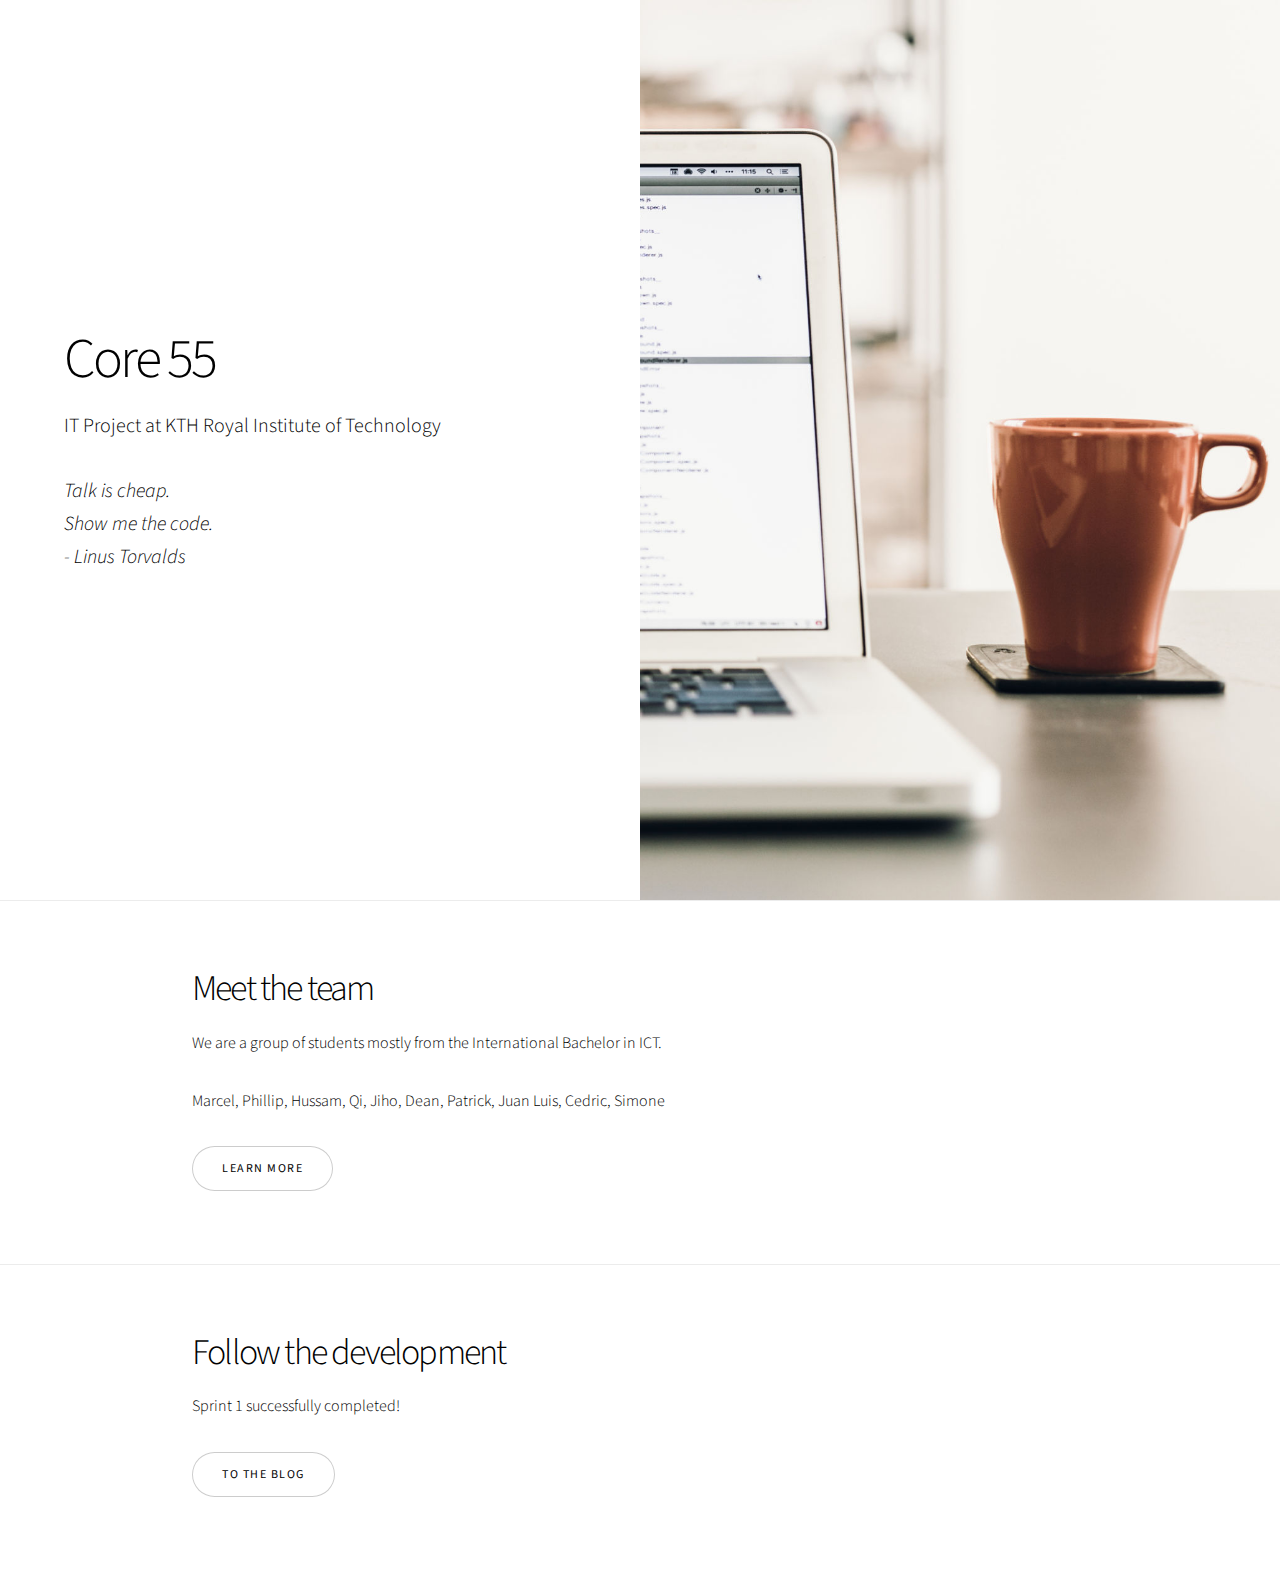
==== commit 74e648f2: "Working links" ====
--- a/index.html
+++ b/index.html
@@ -1,9 +1,5 @@
 <!DOCTYPE HTML>
-<!--
-	Story by HTML5 UP
-	html5up.net | @ajlkn
-	Free for personal and commercial use under the CCA 3.0 license (html5up.net/license)
--->
+
 <html>
 
 <head>
@@ -36,27 +32,20 @@
 				<h2>Meet the team</h2>
 				<p>We are a group of students mostly from the International Bachelor in ICT.</p>
 				<p>Marcel, Phillip, Hussam, Qi, Jiho, Dean, Patrick, Juan Luis, Cedric, Simone</p>
+				<ul class="actions vertical">
+					<li><a href="team.html" class="button">Learn more</a></li>
+				</ul>
 			</div>
 		</section>
 
-		<!-- Blog -->
-		<section class="spotlight style1 orient-left content-align-left image-position-center onscroll-image-fade-in">
-			<div class="content">
-				<h2>Learn more about our project</h2>
-				<p>Coming soon...</p>
-				<ul class="actions vertical">
-					<li><a href="#" class="button disabled">Learn More</a></li>
-				</ul>
-			</div>
-		</section>
 
 		<!-- Blog -->
 		<section class="spotlight style1 orient-left content-align-left image-position-center onscroll-image-fade-in">
 			<div class="content">
 				<h2>Follow the development</h2>
-				<p>Coming soon...</p>
+				<p>Sprint 1 successfully completed!</p>
 				<ul class="actions vertical">
-					<li><a href="#" class="button disabled">To The Blog</a></li>
+					<li><a href="blog.html" class="button">To The Blog</a></li>
 				</ul>
 			</div>
 		</section>
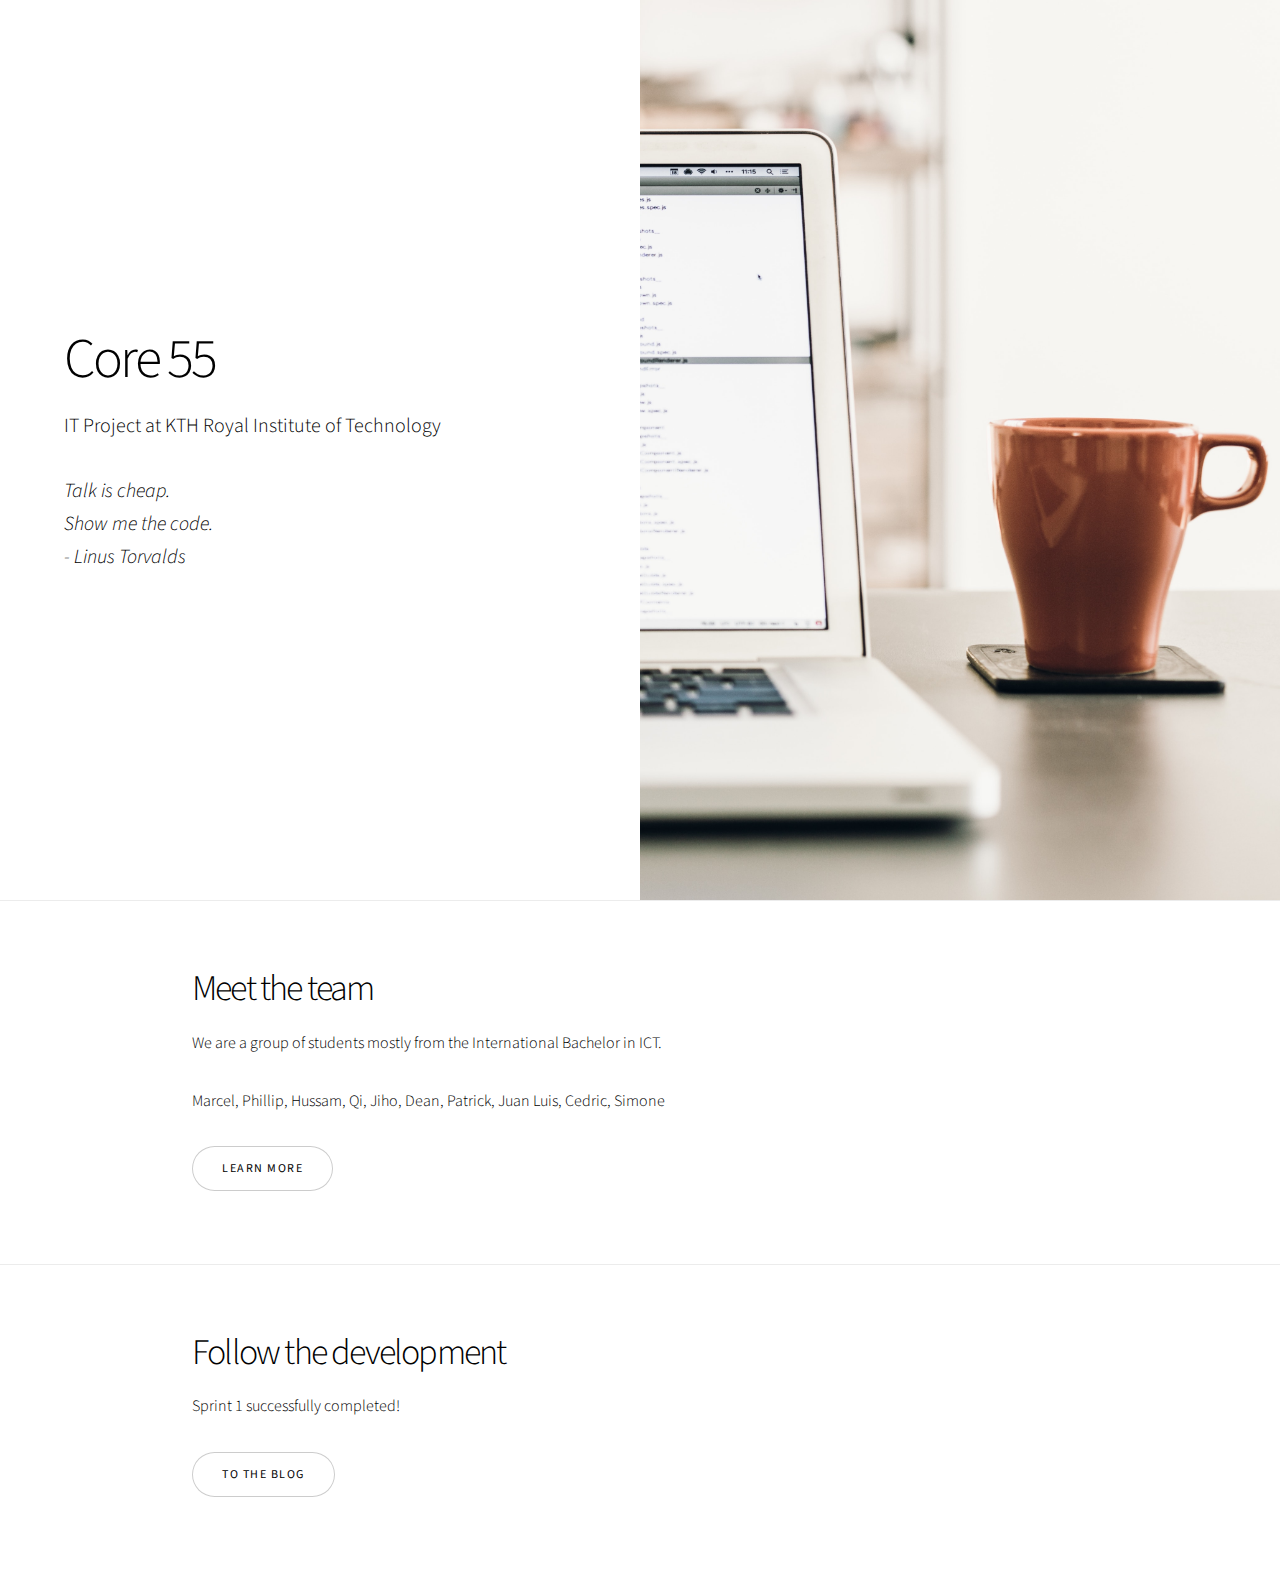
==== commit 9fccd696: "Merge pull request #2 from core55/develop" ====
--- a/index.html
+++ b/index.html
@@ -11,7 +11,6 @@
 
 <body>
 
-	<!-- Wrapper -->
 	<div id="wrapper" class="divided">
 
 		<!-- Core 55 presentation -->
@@ -22,7 +21,7 @@
 				<p class="major"><i>Talk is cheap.<br>Show me the code.<br>- Linus Torvalds</i></p>
 			</div>
 			<div class="image">
-				<img src="images/banner_opt.jpg" alt="" />
+				<img src="images/index-min.jpg" alt="" />
 			</div>
 		</section>
 
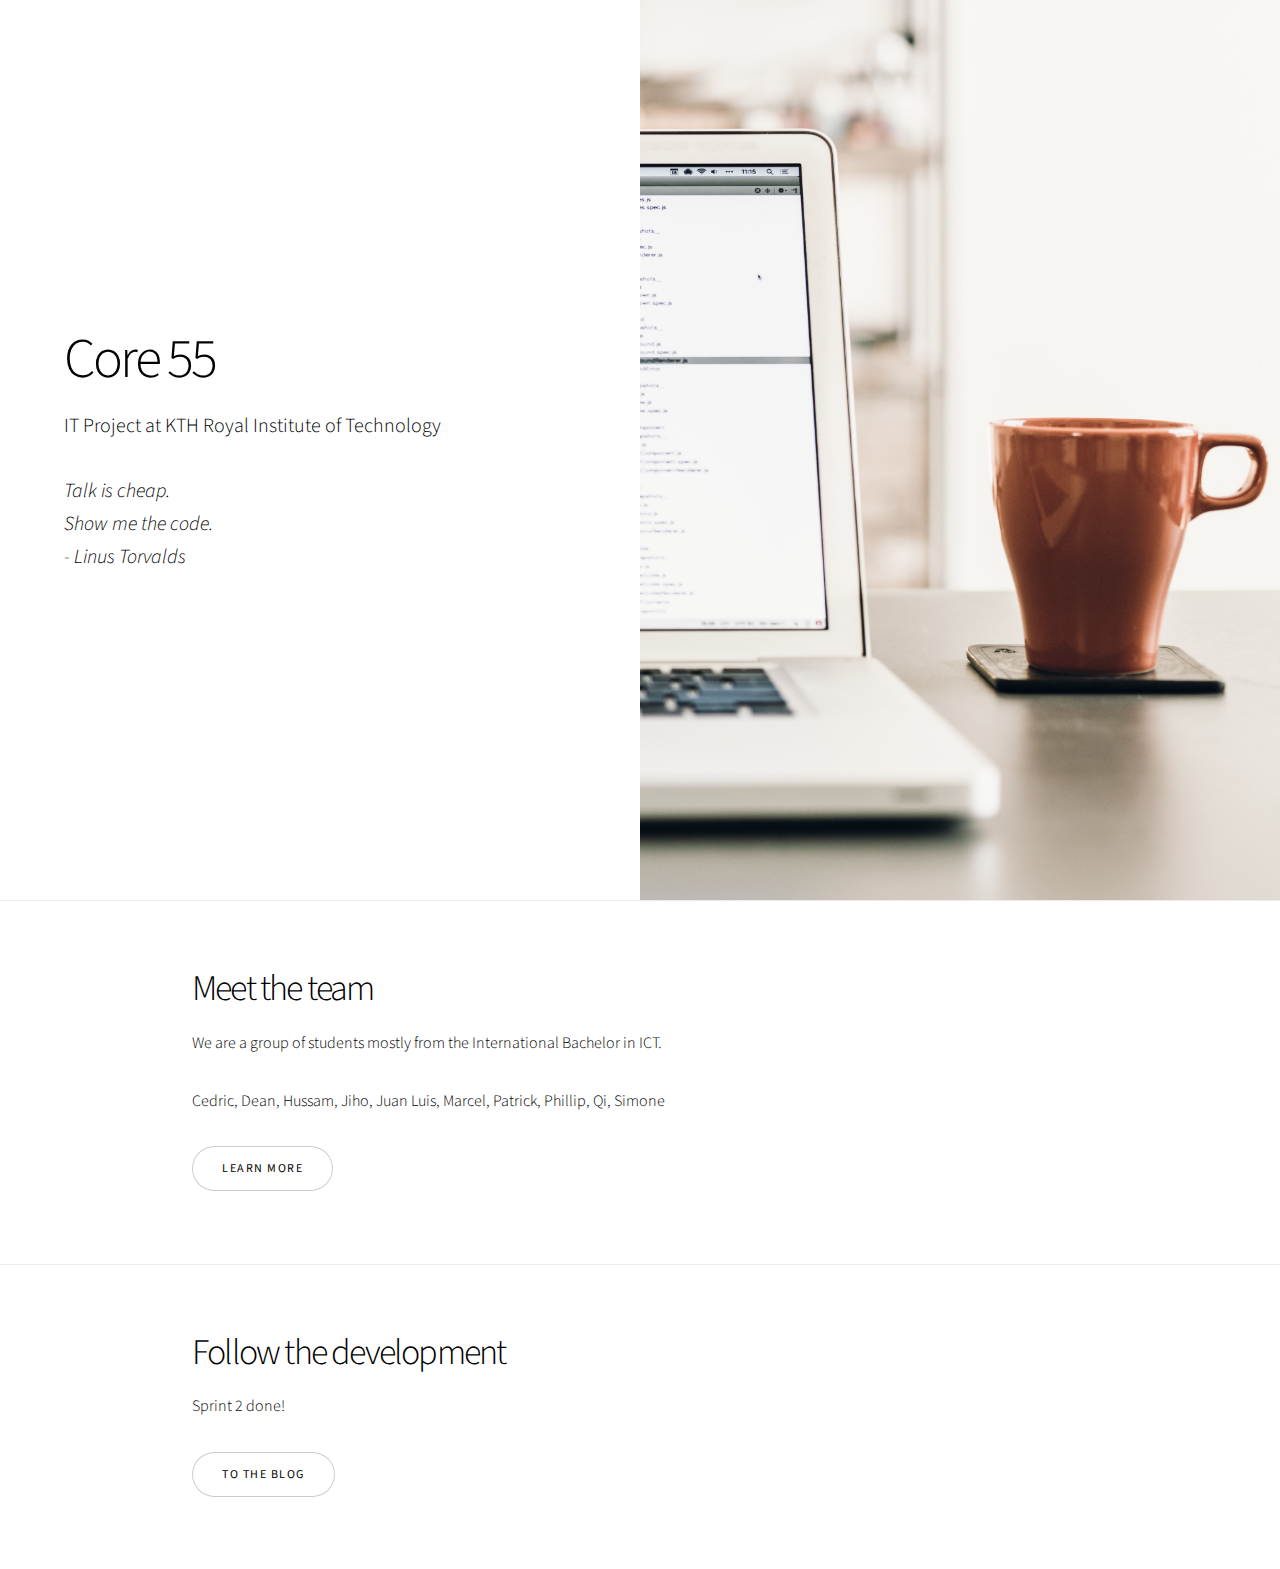
==== commit ec6359b5: "Update blog - Sprint 2 complete" ====
--- a/index.html
+++ b/index.html
@@ -30,7 +30,7 @@
 			<div class="content">
 				<h2>Meet the team</h2>
 				<p>We are a group of students mostly from the International Bachelor in ICT.</p>
-				<p>Marcel, Phillip, Hussam, Qi, Jiho, Dean, Patrick, Juan Luis, Cedric, Simone</p>
+				<p>Cedric, Dean, Hussam, Jiho, Juan Luis, Marcel, Patrick, Phillip, Qi, Simone</p>
 				<ul class="actions vertical">
 					<li><a href="team.html" class="button">Learn more</a></li>
 				</ul>
@@ -42,7 +42,7 @@
 		<section class="spotlight style1 orient-left content-align-left image-position-center onscroll-image-fade-in">
 			<div class="content">
 				<h2>Follow the development</h2>
-				<p>Sprint 1 successfully completed!</p>
+				<p>Sprint 2 done!</p>
 				<ul class="actions vertical">
 					<li><a href="blog.html" class="button">To The Blog</a></li>
 				</ul>
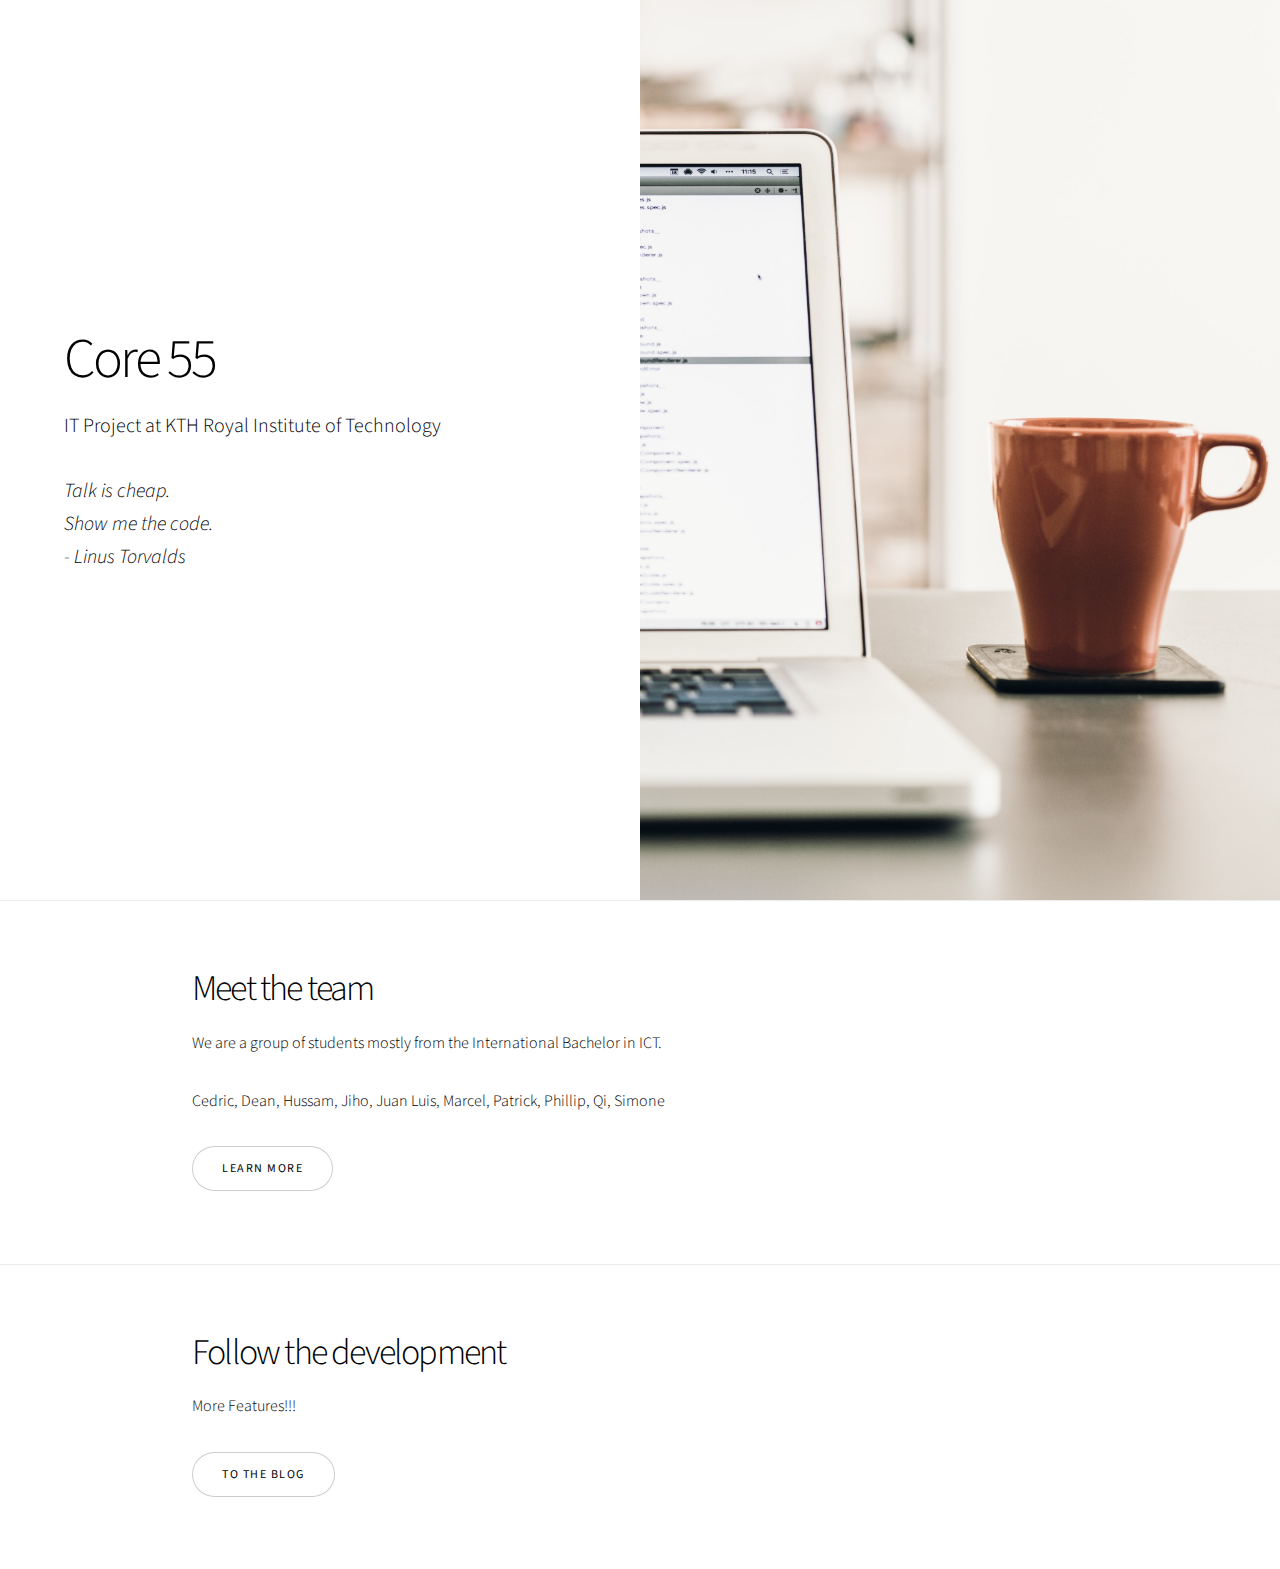
==== commit 8c87a6f4: "Update blog - more features" ====
--- a/index.html
+++ b/index.html
@@ -42,7 +42,7 @@
 		<section class="spotlight style1 orient-left content-align-left image-position-center onscroll-image-fade-in">
 			<div class="content">
 				<h2>Follow the development</h2>
-				<p>Sprint 2 done!</p>
+				<p>More Features!!!</p>
 				<ul class="actions vertical">
 					<li><a href="blog.html" class="button">To The Blog</a></li>
 				</ul>
--- a/assets/css/main.css
+++ b/assets/css/main.css
@@ -2476,6 +2476,7 @@
 		}
 
 		.image.right {
+			vertical-align:middle;
 			float: right;
 			margin: 0 0 1rem 1.5rem;
 			top: 0.25rem;
@@ -2681,6 +2682,7 @@
 		}
 
 		dl.style2:after {
+			
 			content: '';
 			display: block;
 			clear: both;
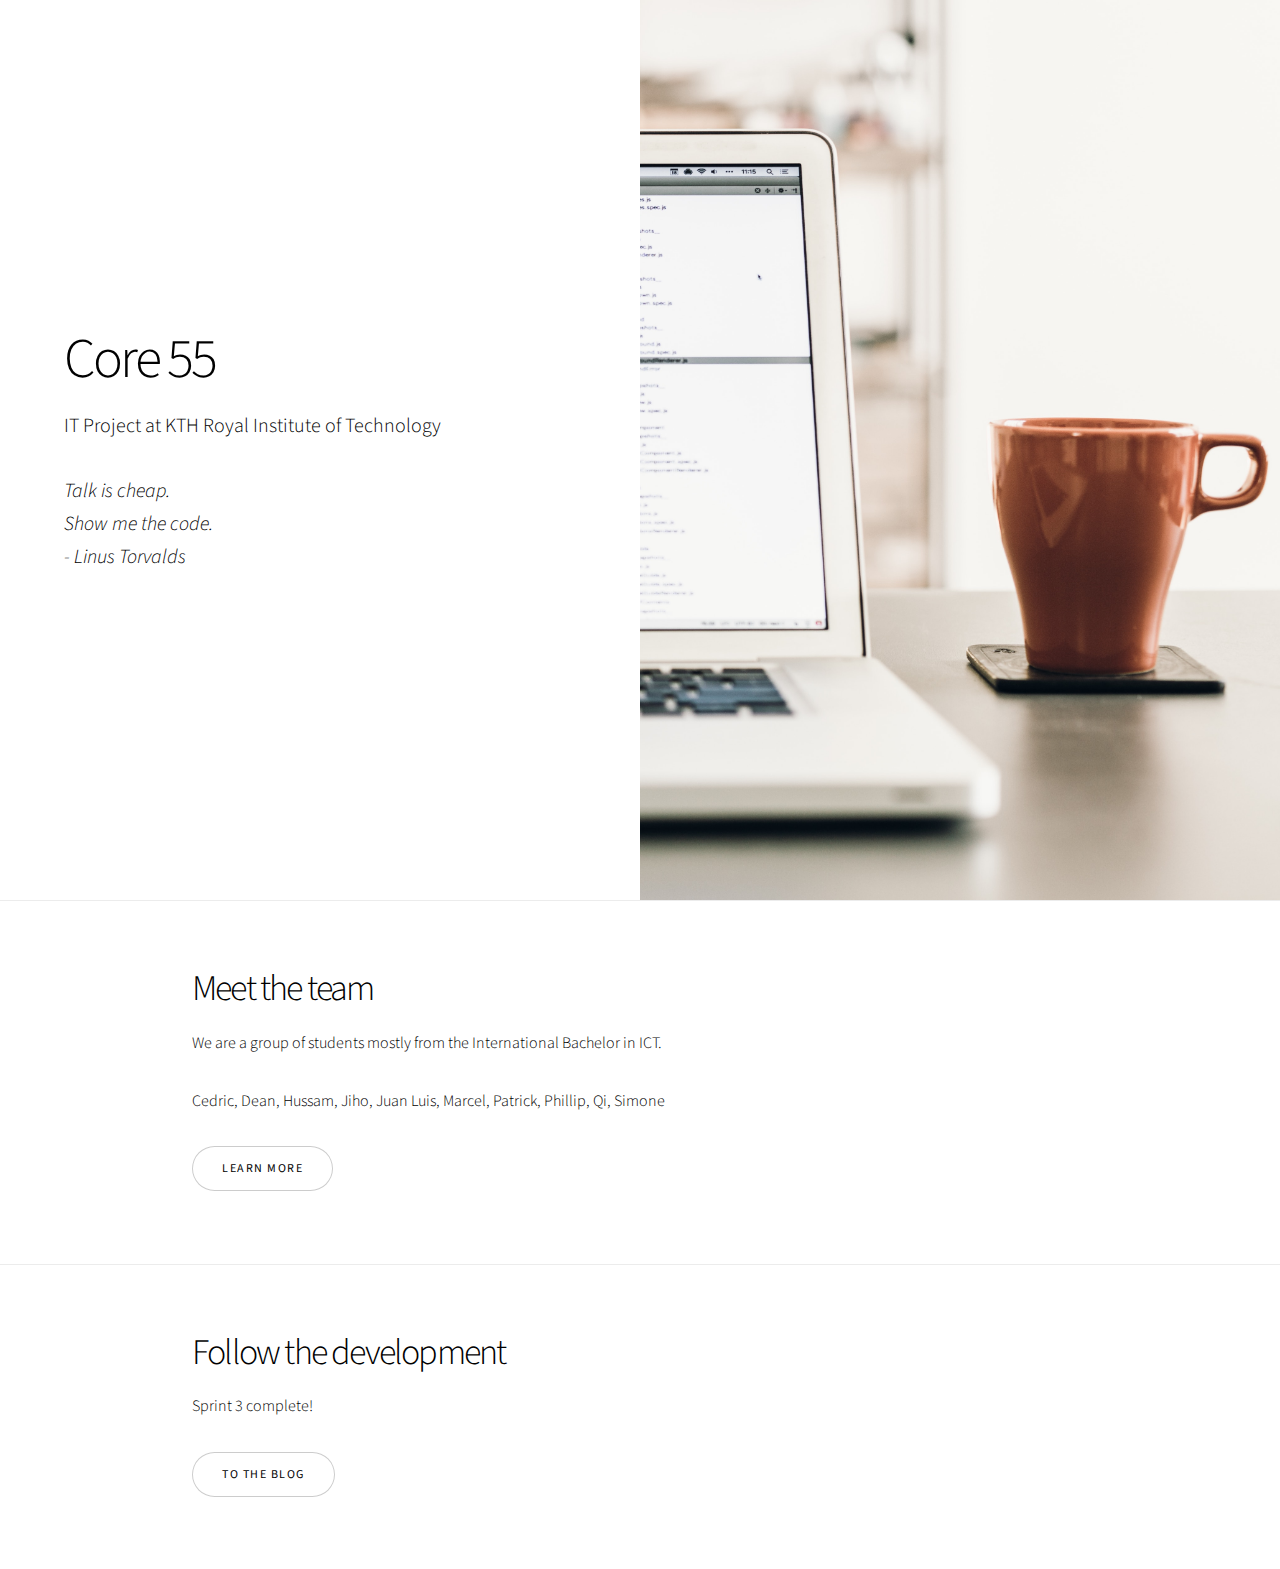
==== commit 9b989be0: "Update blog - sprint 3" ====
--- a/index.html
+++ b/index.html
@@ -42,7 +42,7 @@
 		<section class="spotlight style1 orient-left content-align-left image-position-center onscroll-image-fade-in">
 			<div class="content">
 				<h2>Follow the development</h2>
-				<p>More Features!!!</p>
+				<p>Sprint 3 complete!</p>
 				<ul class="actions vertical">
 					<li><a href="blog.html" class="button">To The Blog</a></li>
 				</ul>
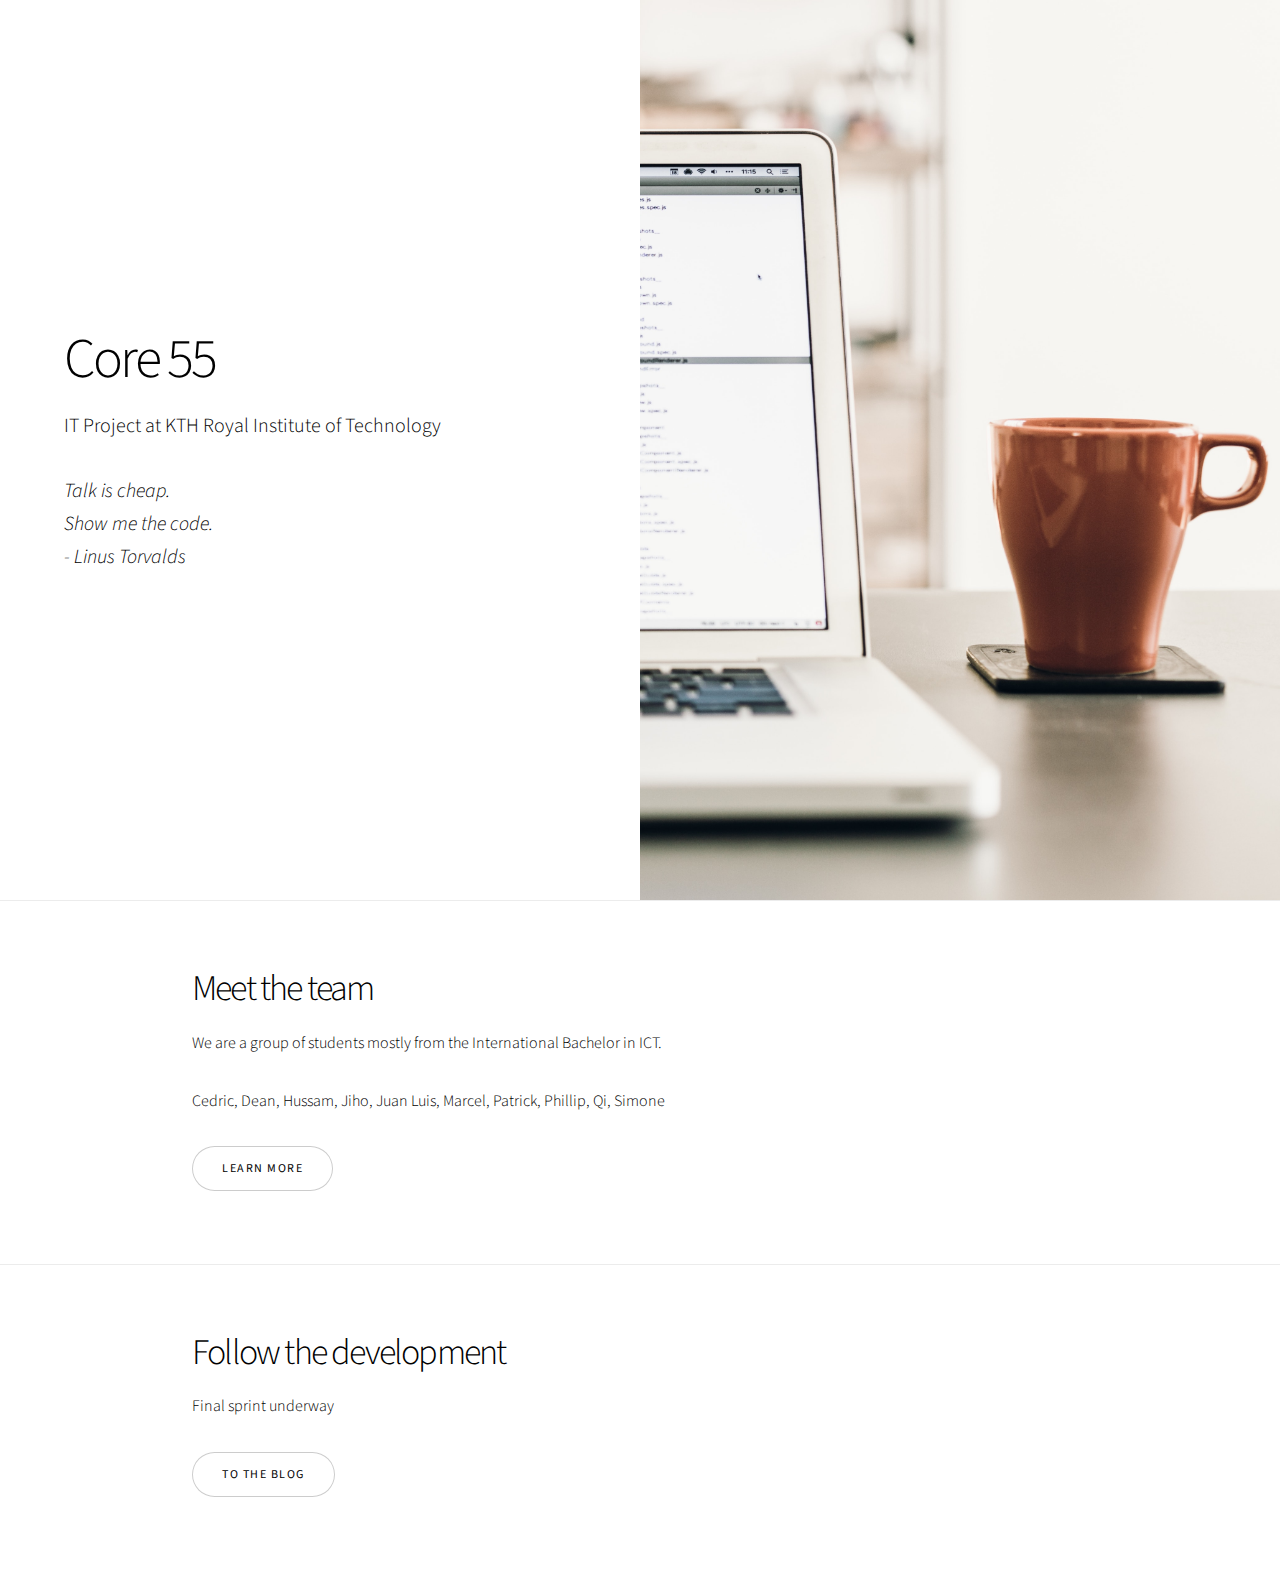
==== commit 2974c1ca: "Update blog - final sprint underway" ====
--- a/index.html
+++ b/index.html
@@ -42,7 +42,7 @@
 		<section class="spotlight style1 orient-left content-align-left image-position-center onscroll-image-fade-in">
 			<div class="content">
 				<h2>Follow the development</h2>
-				<p>Sprint 3 complete!</p>
+				<p>Final sprint underway</p>
 				<ul class="actions vertical">
 					<li><a href="blog.html" class="button">To The Blog</a></li>
 				</ul>
